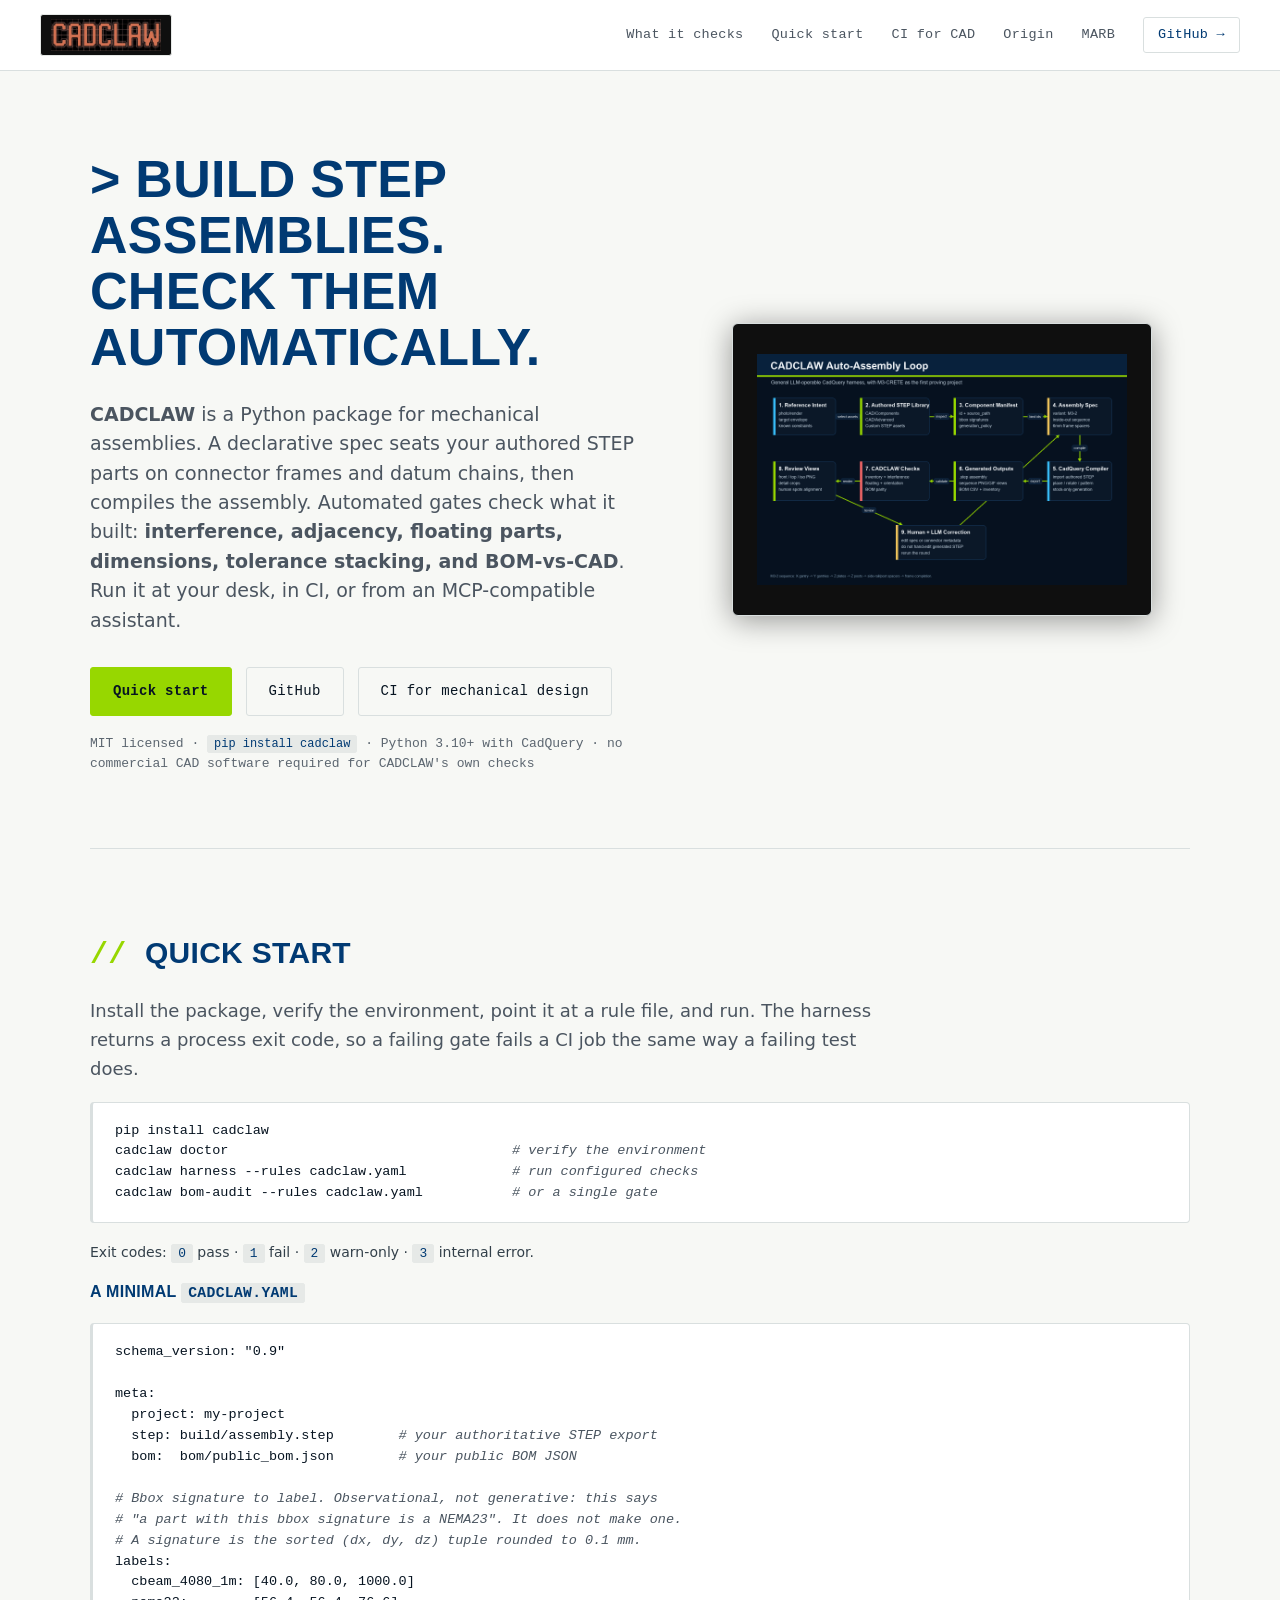
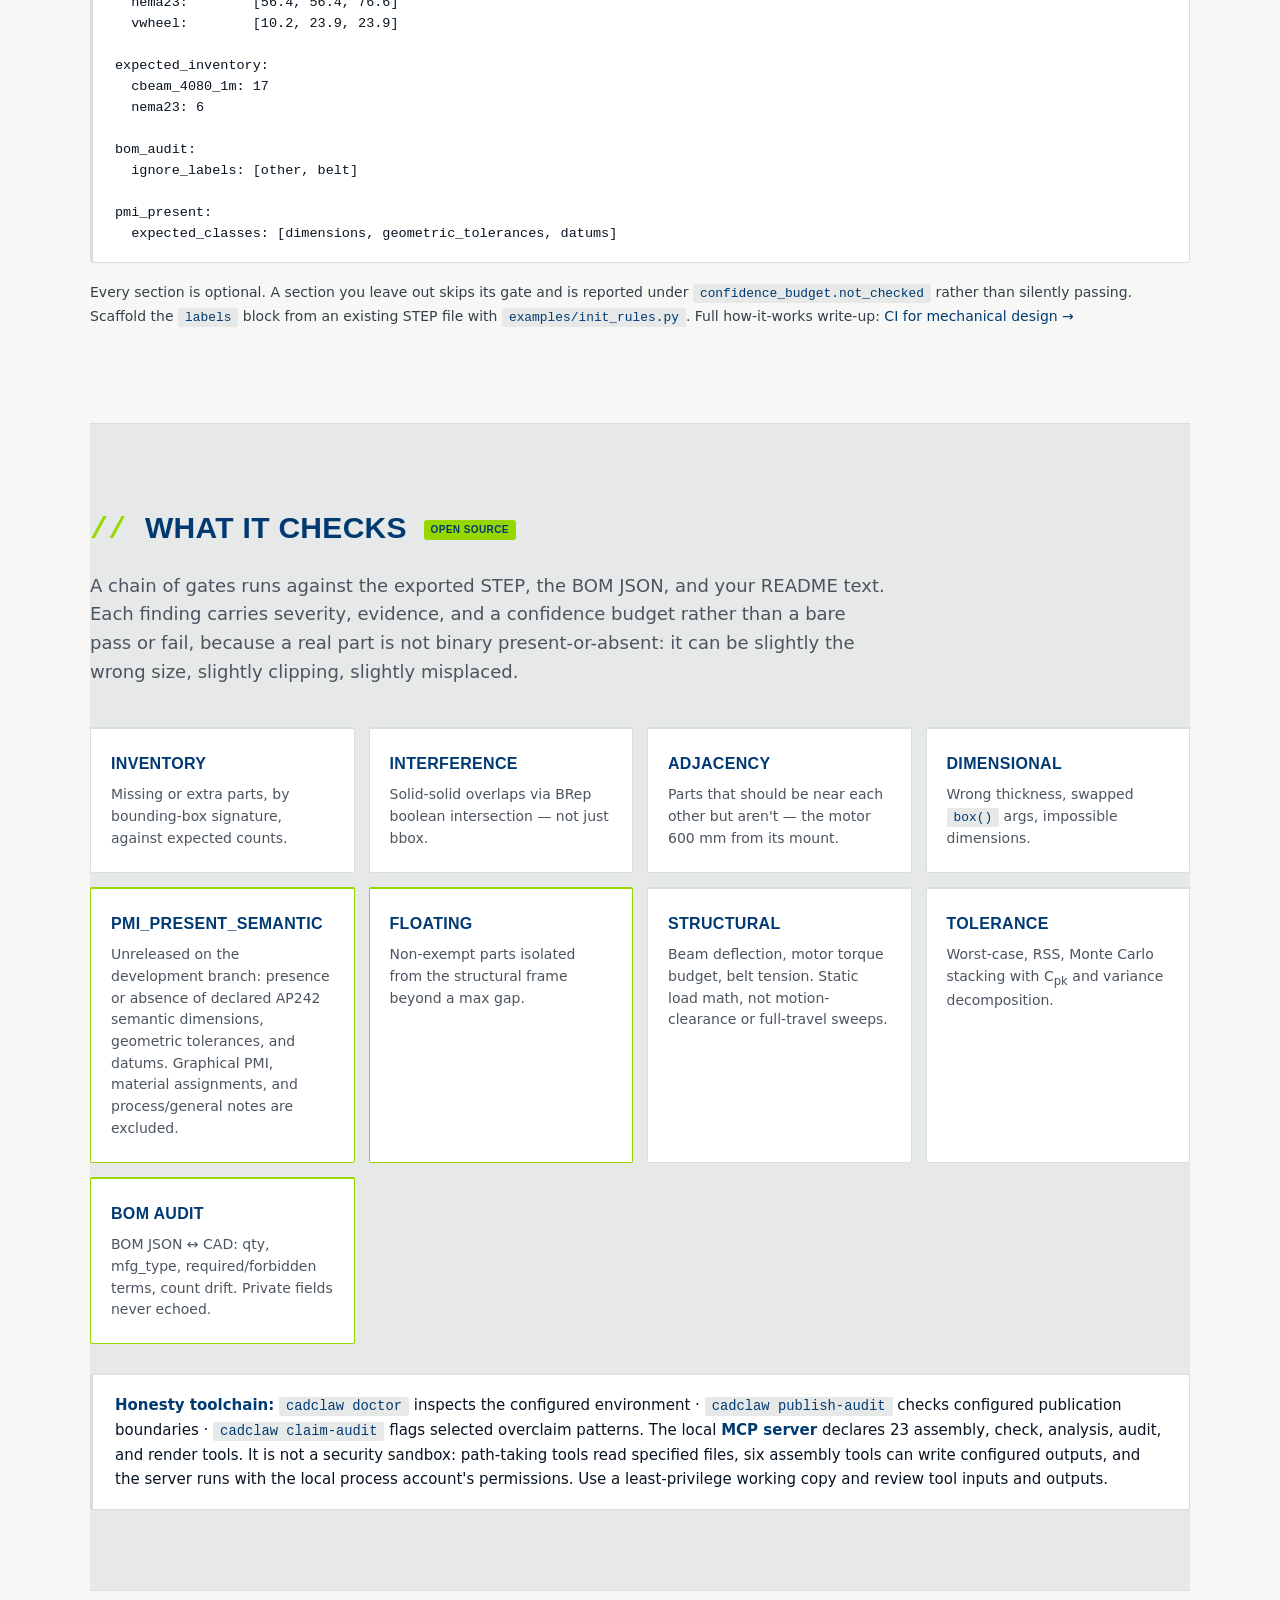
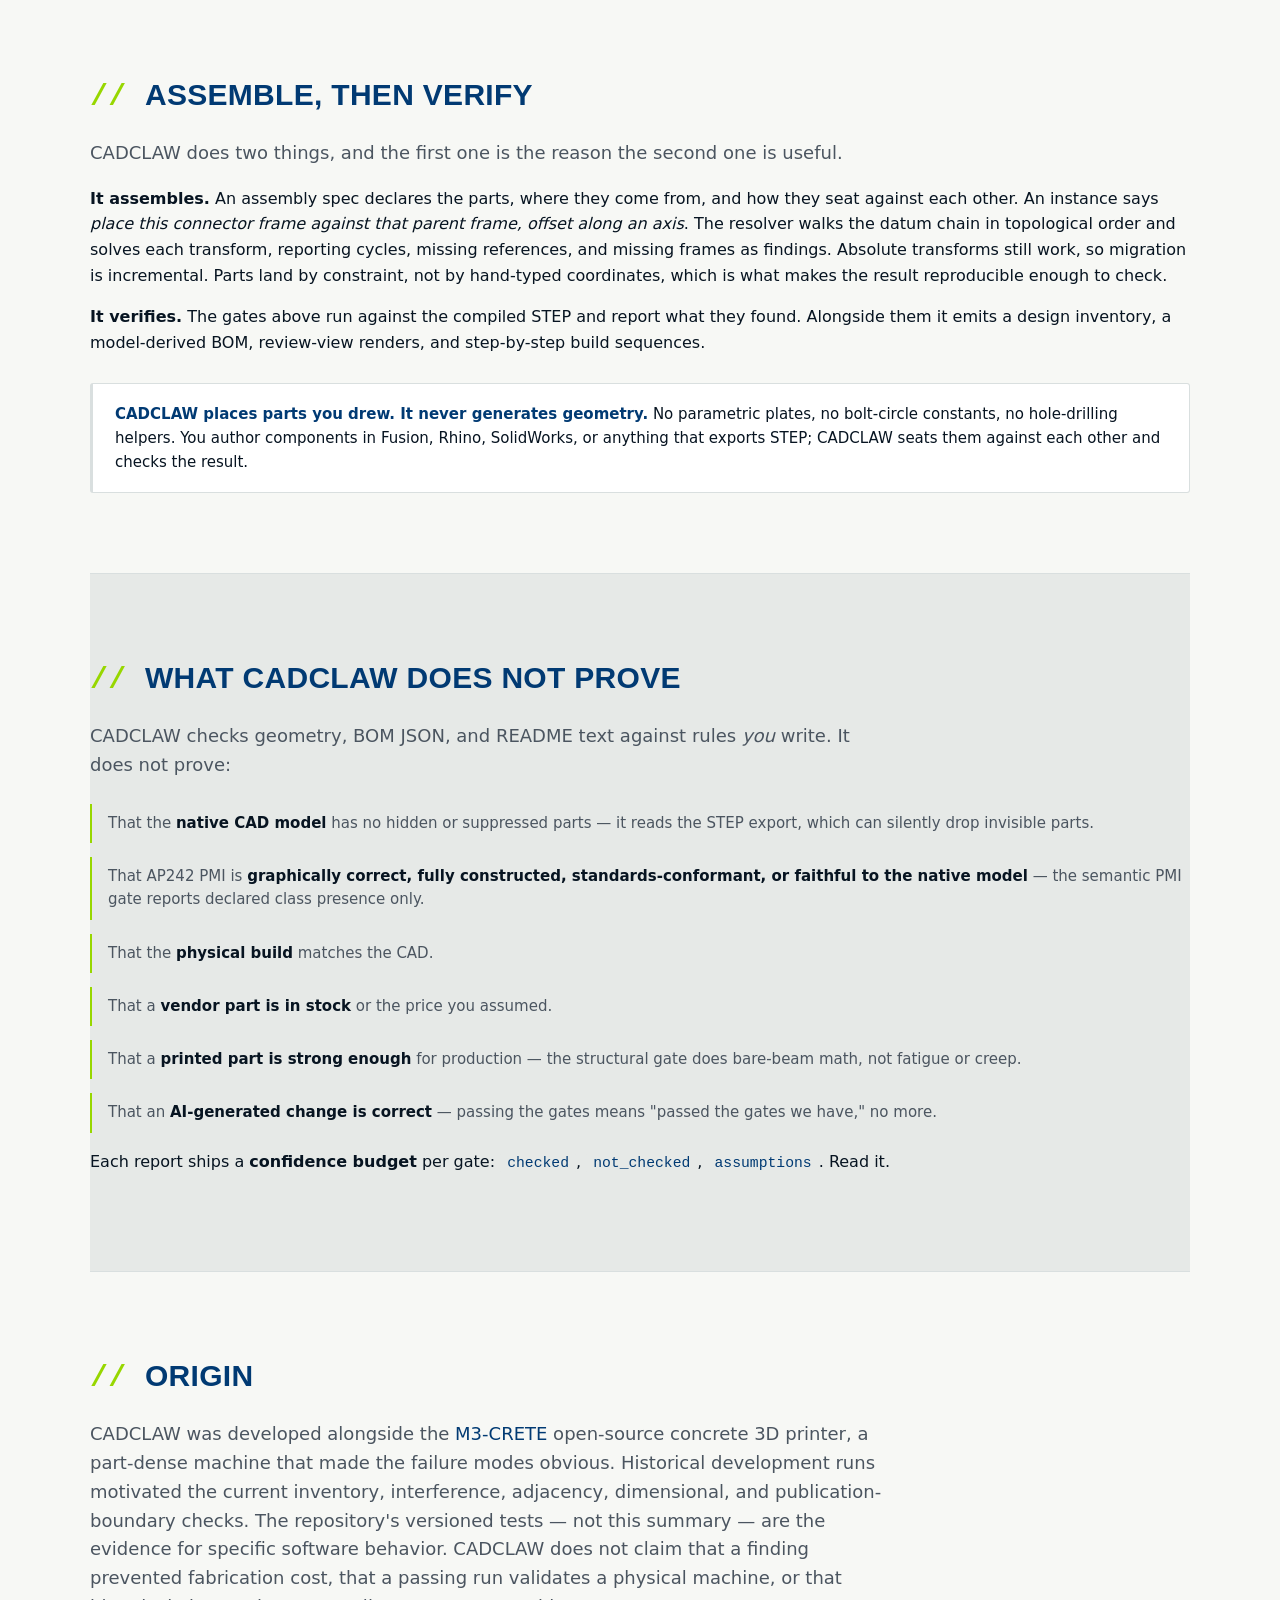
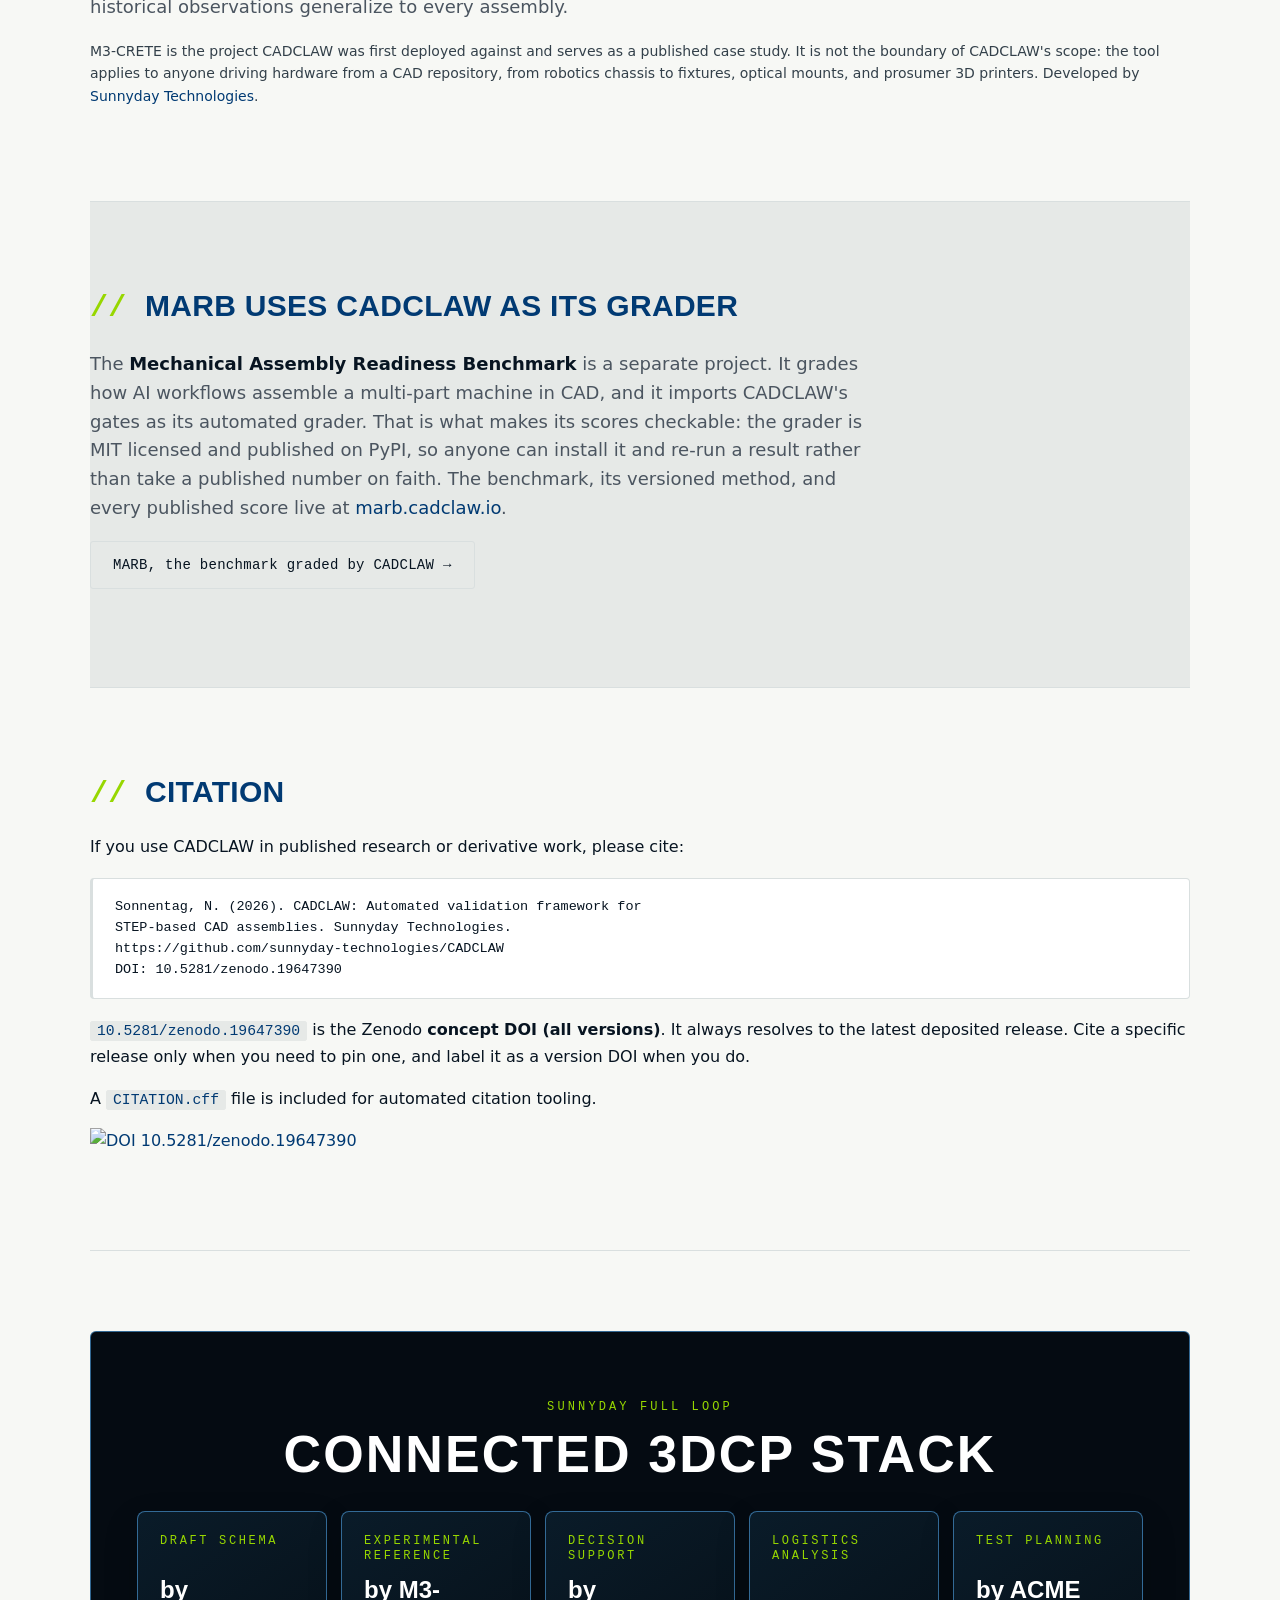
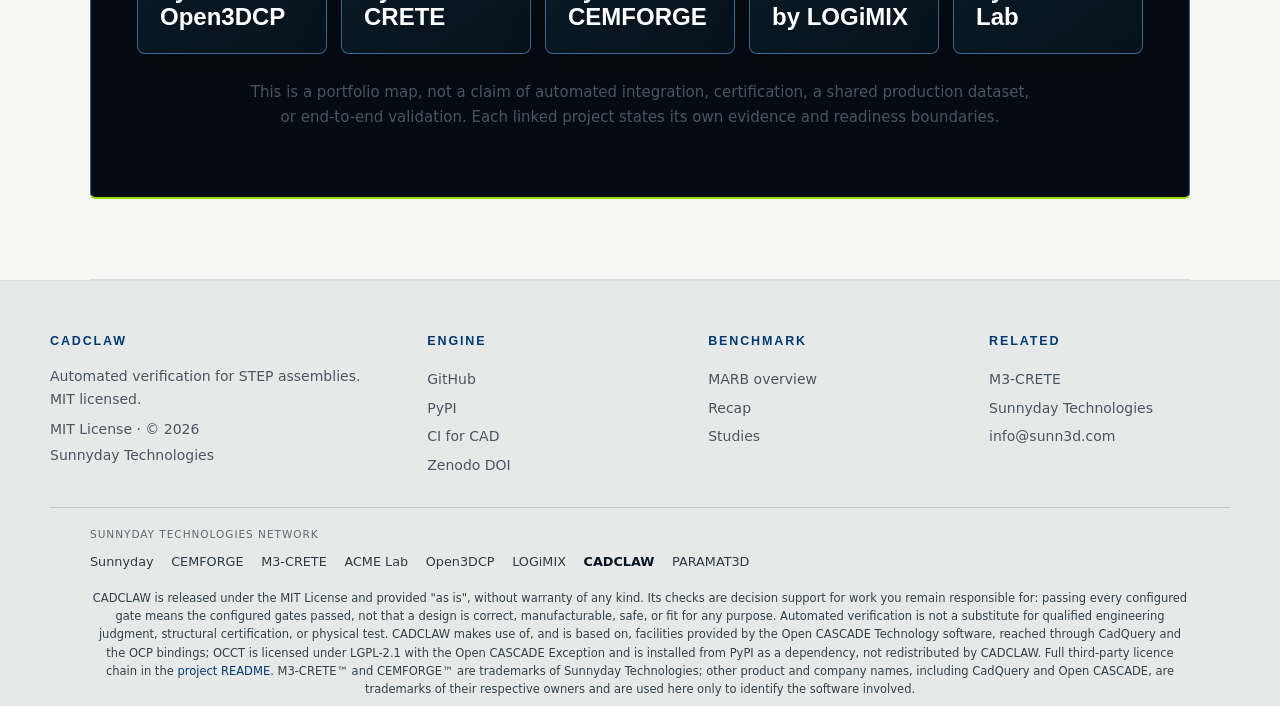
==== docs/index.html @ d106c87e "feat: add semantic AP242 PMI presence gate" ====
<!doctype html>
<html lang="en">
<head>
  <meta charset="utf-8" />
  <meta name="viewport" content="width=device-width,initial-scale=1" />
  <title>CADCLAW — automated verification for STEP assemblies</title>
  <meta name="description" content="CADCLAW compiles a declarative spec into a STEP assembly from parts you authored, then runs automated gates over the result: interference, adjacency, floating parts, dimensions, tolerance stacking, and BOM-vs-CAD. Run it locally or in CI. MIT licensed, on PyPI." />
  <meta property="og:title" content="CADCLAW — automated verification for STEP assemblies" />
  <meta property="og:description" content="Build STEP assemblies from authored parts, then check them automatically. Geometric, structural, tolerance, and BOM gates for mechanical design, runnable in CI or from an MCP-compatible assistant. MIT licensed: pip install cadclaw." />
  <meta property="og:type" content="website" />
  <meta property="og:url" content="https://cadclaw.io" />
  <meta property="og:image" content="https://cadclaw.io/media/cadclaw_auto_assembly_loop.png" />
  <meta name="twitter:card" content="summary_large_image" />
  <link rel="canonical" href="https://cadclaw.io/" />
  <link rel="icon" href="CADCLAW_logo.jpg" type="image/jpeg" />
  <link rel="stylesheet" href="styles.css" />
  <link rel="alternate" type="text/plain" href="/llms.txt" title="CADCLAW agent-readable summary" />
  <script type="application/ld+json">
  {
    "@context": "https://schema.org",
    "@graph": [
      {
        "@type": "SoftwareApplication",
        "@id": "https://cadclaw.io/#software",
        "name": "CADCLAW",
        "alternateName": "cadclaw",
        "description": "CADCLAW builds and verifies STEP-based CAD assemblies. It compiles a declarative assembly spec into a STEP file, placing authored parts by connector frames and datum chains rather than hand-typed coordinates, and emits a design inventory, model-derived BOM, review renders, and step-by-step build sequences. It then runs pytest-style geometric, structural, tolerance, and BOM-vs-CAD gates, with an honesty toolchain (doctor, publish-audit, claim-audit) and an included MCP server. CADCLAW places parts authored in external CAD; it does not generate geometry. Its checks are decision support and do not certify a design, establish native-model parity, or replace qualified engineering review and physical validation.",
        "applicationCategory": "DeveloperApplication",
        "applicationSubCategory": "CAD assembly automation / mechanical engineering QA",
        "operatingSystem": "Cross-platform (Windows, macOS, Linux)",
        "softwareVersion": "0.10.0",
        "programmingLanguage": "Python",
        "downloadUrl": "https://pypi.org/project/cadclaw/",
        "installUrl": "https://pypi.org/project/cadclaw/",
        "codeRepository": "https://github.com/sunnyday-technologies/CADCLAW",
        "license": "https://opensource.org/licenses/MIT",
        "url": "https://cadclaw.io/",
        "image": "https://cadclaw.io/media/cadclaw_auto_assembly_loop.png",
        "softwareRequirements": "Python 3.10+, CadQuery 2.7+",
        "keywords": "CAD assembly validation, STEP verification, interference detection, tolerance stacking, BOM audit, continuous integration for mechanical design",
        "author": { "@id": "https://sunn3d.com/#org" },
        "creator": { "@id": "https://sunn3d.com/#org" },
        "publisher": { "@id": "https://sunn3d.com/#org" },
        "isAccessibleForFree": true,
        "sameAs": [
          "https://github.com/sunnyday-technologies/CADCLAW",
          "https://pypi.org/project/cadclaw/",
          "https://doi.org/10.5281/zenodo.19647390"
        ]
      },
      {
        "@type": "Organization",
        "@id": "https://sunn3d.com/#org",
        "name": "Sunnyday Technologies",
        "url": "https://sunn3d.com",
        "email": "info@sunn3d.com",
        "address": { "@type": "PostalAddress", "addressCountry": "US" }
      },
      {
        "@type": "WebSite",
        "@id": "https://cadclaw.io/#website",
        "url": "https://cadclaw.io/",
        "name": "CADCLAW",
        "description": "Automated verification for STEP-based CAD assemblies. The open-source Python framework that seats authored parts into a STEP assembly and runs configured geometric, structural, tolerance, and BOM gates over the result.",
        "publisher": { "@id": "https://sunn3d.com/#org" },
        "inLanguage": "en"
      }
    ]
  }
  </script>
</head>
<body>

<header class="nav">
  <a class="brand" href="/" aria-label="CADCLAW home">
    <img src="CADCLAW_logo.jpg" alt="CADCLAW" />
  </a>
  <nav>
    <a href="#checks">What it checks</a>
    <a href="#quick-start">Quick start</a>
    <a href="/ci-for-cad/">CI for CAD</a>
    <a href="#origin">Origin</a>
    <a href="#marb">MARB</a>
    <a class="ghost" href="https://github.com/sunnyday-technologies/CADCLAW" aria-label="CADCLAW on GitHub">GitHub →</a>
  </nav>
</header>

<main>

  <section class="hero">
    <div class="hero-copy">
      <h1>Build STEP assemblies.<br/>Check them automatically.</h1>
      <p class="tag"><strong>CADCLAW</strong> is a Python package for mechanical assemblies. A declarative spec seats your authored STEP parts on connector frames and datum chains, then compiles the assembly. Automated gates check what it built: <strong>interference, adjacency, floating parts, dimensions, tolerance stacking, and BOM-vs-CAD</strong>. Run it at your desk, in CI, or from an MCP-compatible assistant.</p>
      <div class="cta-row">
        <a class="cta primary" href="#quick-start">Quick start</a>
        <a class="cta" href="https://github.com/sunnyday-technologies/CADCLAW">GitHub</a>
        <a class="cta" href="/ci-for-cad/">CI for mechanical design</a>
      </div>
      <p class="sub">MIT licensed · <code>pip install cadclaw</code> · Python 3.10+ with CadQuery · no commercial CAD software required for CADCLAW's own checks</p>
    </div>
    <div class="hero-mark">
      <img src="media/cadclaw_auto_assembly_loop.png" alt="The CADCLAW loop: authored STEP library, component manifest, assembly spec, CadQuery compile, generated outputs, automated checks, review views, correction" />
    </div>
  </section>

  <section id="quick-start" class="section">
    <h2>Quick start</h2>
    <p class="lede">Install the package, verify the environment, point it at a rule file, and run. The harness returns a process exit code, so a failing gate fails a CI job the same way a failing test does.</p>
<pre class="code">pip install cadclaw
cadclaw doctor                                   <span class="g"># verify the environment</span>
cadclaw harness --rules cadclaw.yaml             <span class="g"># run configured checks</span>
cadclaw bom-audit --rules cadclaw.yaml           <span class="g"># or a single gate</span></pre>
    <p class="muted">Exit codes: <code>0</code> pass · <code>1</code> fail · <code>2</code> warn-only · <code>3</code> internal error.</p>

    <h3>A minimal <code>cadclaw.yaml</code></h3>
<pre class="code">schema_version: "0.9"

meta:
  project: my-project
  step: build/assembly.step        <span class="g"># your authoritative STEP export</span>
  bom:  bom/public_bom.json        <span class="g"># your public BOM JSON</span>

<span class="g"># Bbox signature to label. Observational, not generative: this says</span>
<span class="g"># "a part with this bbox signature is a NEMA23". It does not make one.</span>
<span class="g"># A signature is the sorted (dx, dy, dz) tuple rounded to 0.1 mm.</span>
labels:
  cbeam_4080_1m: [40.0, 80.0, 1000.0]
  nema23:        [56.4, 56.4, 76.6]
  vwheel:        [10.2, 23.9, 23.9]

expected_inventory:
  cbeam_4080_1m: 17
  nema23: 6

bom_audit:
  ignore_labels: [other, belt]

pmi_present:
  expected_classes: [dimensions, geometric_tolerances, datums]</pre>
    <p class="muted">Every section is optional. A section you leave out skips its gate and is reported under <code>confidence_budget.not_checked</code> rather than silently passing. Scaffold the <code>labels</code> block from an existing STEP file with <code>examples/init_rules.py</code>. Full how-it-works write-up: <a href="/ci-for-cad/">CI for mechanical design →</a></p>
  </section>

  <section id="checks" class="section dark">
    <h2>What it checks <span class="badge">open source</span></h2>
    <p class="lede">A chain of gates runs against the exported STEP, the BOM JSON, and your README text. Each finding carries severity, evidence, and a confidence budget rather than a bare pass or fail, because a real part is not binary present-or-absent: it can be slightly the wrong size, slightly clipping, slightly misplaced.</p>

    <div class="gates">
      <div class="gate"><h3>Inventory</h3><p>Missing or extra parts, by bounding-box signature, against expected counts.</p></div>
      <div class="gate"><h3>Interference</h3><p>Solid-solid overlaps via BRep boolean intersection — not just bbox.</p></div>
      <div class="gate"><h3>Adjacency</h3><p>Parts that should be near each other but aren't — the motor 600&nbsp;mm from its mount.</p></div>
      <div class="gate"><h3>Dimensional</h3><p>Wrong thickness, swapped <code>box()</code> args, impossible dimensions.</p></div>
      <div class="gate new"><h3>PMI_PRESENT_SEMANTIC</h3><p>Unreleased on the development branch: presence or absence of declared AP242 semantic dimensions, geometric tolerances, and datums. Graphical PMI, material assignments, and process/general notes are excluded.</p></div>
      <div class="gate new"><h3>Floating</h3><p>Non-exempt parts isolated from the structural frame beyond a max gap.</p></div>
      <div class="gate"><h3>Structural</h3><p>Beam deflection, motor torque budget, belt tension. Static load math, not motion-clearance or full-travel sweeps.</p></div>
      <div class="gate"><h3>Tolerance</h3><p>Worst-case, RSS, Monte Carlo stacking with C<sub>pk</sub> and variance decomposition.</p></div>
      <div class="gate new"><h3>BOM audit</h3><p>BOM JSON ↔ CAD: qty, mfg_type, required/forbidden terms, count drift. Private fields never echoed.</p></div>
    </div>

    <div class="callout">
      <strong>Honesty toolchain:</strong> <code>cadclaw doctor</code> inspects the configured environment · <code>cadclaw publish-audit</code> checks configured publication boundaries · <code>cadclaw claim-audit</code> flags selected overclaim patterns. The local <strong>MCP server</strong> declares 23 assembly, check, analysis, audit, and render tools. It is not a security sandbox: path-taking tools read specified files, six assembly tools can write configured outputs, and the server runs with the local process account's permissions. Use a least-privilege working copy and review tool inputs and outputs.
    </div>
  </section>

  <section id="assemble" class="section">
    <h2>Assemble, then verify</h2>
    <p class="lede">CADCLAW does two things, and the first one is the reason the second one is useful.</p>
    <p><strong>It assembles.</strong> An assembly spec declares the parts, where they come from, and how they seat against each other. An instance says <em>place this connector frame against that parent frame, offset along an axis</em>. The resolver walks the datum chain in topological order and solves each transform, reporting cycles, missing references, and missing frames as findings. Absolute transforms still work, so migration is incremental. Parts land by constraint, not by hand-typed coordinates, which is what makes the result reproducible enough to check.</p>
    <p><strong>It verifies.</strong> The gates above run against the compiled STEP and report what they found. Alongside them it emits a design inventory, a model-derived BOM, review-view renders, and step-by-step build sequences.</p>
    <div class="callout"><strong>CADCLAW places parts you drew. It never generates geometry.</strong> No parametric plates, no bolt-circle constants, no hole-drilling helpers. You author components in Fusion, Rhino, SolidWorks, or anything that exports STEP; CADCLAW seats them against each other and checks the result.</div>
  </section>

  <section id="not-prove" class="section dark">
    <h2>What CADCLAW does NOT prove</h2>
    <p class="lede">CADCLAW checks geometry, BOM JSON, and README text against rules <em>you</em> write. It does not prove:</p>
    <ul class="not-prove-list">
      <li>That the <strong>native CAD model</strong> has no hidden or suppressed parts — it reads the STEP export, which can silently drop invisible parts.</li>
      <li>That AP242 PMI is <strong>graphically correct, fully constructed, standards-conformant, or faithful to the native model</strong> — the semantic PMI gate reports declared class presence only.</li>
      <li>That the <strong>physical build</strong> matches the CAD.</li>
      <li>That a <strong>vendor part is in stock</strong> or the price you assumed.</li>
      <li>That a <strong>printed part is strong enough</strong> for production — the structural gate does bare-beam math, not fatigue or creep.</li>
      <li>That an <strong>AI-generated change is correct</strong> — passing the gates means "passed the gates we have," no more.</li>
    </ul>
    <p>Each report ships a <strong>confidence budget</strong> per gate: <code>checked</code>, <code>not_checked</code>, <code>assumptions</code>. Read it.</p>
  </section>

  <section id="origin" class="section">
    <h2>Origin</h2>
    <p class="lede">CADCLAW was developed alongside the <a href="https://m3-crete.com">M3-CRETE</a> open-source concrete 3D printer, a part-dense machine that made the failure modes obvious. Historical development runs motivated the current inventory, interference, adjacency, dimensional, and publication-boundary checks. The repository's versioned tests — not this summary — are the evidence for specific software behavior. CADCLAW does not claim that a finding prevented fabrication cost, that a passing run validates a physical machine, or that historical observations generalize to every assembly.</p>
    <p class="muted">M3-CRETE is the project CADCLAW was first deployed against and serves as a published case study. It is not the boundary of CADCLAW's scope: the tool applies to anyone driving hardware from a CAD repository, from robotics chassis to fixtures, optical mounts, and prosumer 3D printers. Developed by <a href="https://sunn3d.com">Sunnyday Technologies</a>.</p>
  </section>

  <section id="marb" class="section dark">
    <h2>MARB uses CADCLAW as its grader</h2>
    <p class="lede">The <strong>Mechanical Assembly Readiness Benchmark</strong> is a separate project. It grades how AI workflows assemble a multi-part machine in CAD, and it imports CADCLAW's gates as its automated grader. That is what makes its scores checkable: the grader is MIT licensed and published on PyPI, so anyone can install it and re-run a result rather than take a published number on faith. The benchmark, its versioned method, and every published score live at <a href="https://marb.cadclaw.io/">marb.cadclaw.io</a>.</p>
    <div class="cta-row">
      <a class="cta" href="https://marb.cadclaw.io/">MARB, the benchmark graded by CADCLAW →</a>
    </div>
  </section>

  <section id="cite" class="section">
    <h2>Citation</h2>
    <p>If you use CADCLAW in published research or derivative work, please cite:</p>
<pre class="code">Sonnentag, N. (2026). CADCLAW: Automated validation framework for
STEP-based CAD assemblies. Sunnyday Technologies.
https://github.com/sunnyday-technologies/CADCLAW
DOI: 10.5281/zenodo.19647390</pre>
    <p><code>10.5281/zenodo.19647390</code> is the Zenodo <strong>concept DOI (all versions)</strong>. It always resolves to the latest deposited release. Cite a specific release only when you need to pin one, and label it as a version DOI when you do.</p>
    <p>A <a href="https://github.com/sunnyday-technologies/CADCLAW/blob/main/CITATION.cff"><code>CITATION.cff</code></a> file is included for automated citation tooling.</p>
    <p><a href="https://doi.org/10.5281/zenodo.19647390"><img src="https://zenodo.org/badge/DOI/10.5281/zenodo.19647390.svg" alt="DOI 10.5281/zenodo.19647390" /></a></p>
  </section>

  <section id="sdt-portfolio-loop-20260528" class="sdt-portfolio-loop" aria-label="Sunnyday full-loop portfolio">
    <div class="sdt-portfolio-loop__inner">
      <p class="sdt-portfolio-loop__eyebrow">Sunnyday Full Loop</p>
      <h2 class="sdt-portfolio-loop__title">Connected 3DCP Stack</h2>
      <nav class="sdt-portfolio-loop__grid" aria-label="Sunnyday portfolio links">
        <a class="sdt-portfolio-loop__card" href="https://open3dcp.org/"><span class="sdt-portfolio-loop__role">Draft schema</span><strong class="sdt-portfolio-loop__by">by Open3DCP</strong></a>
        <a class="sdt-portfolio-loop__card" href="https://m3-crete.com/"><span class="sdt-portfolio-loop__role">Experimental reference</span><strong class="sdt-portfolio-loop__by">by M3-CRETE</strong></a>
        <a class="sdt-portfolio-loop__card" href="https://cemforge.ai/"><span class="sdt-portfolio-loop__role">Decision support</span><strong class="sdt-portfolio-loop__by">by CEMFORGE</strong></a>
        <a class="sdt-portfolio-loop__card" href="https://logimix.io/"><span class="sdt-portfolio-loop__role">Logistics analysis</span><strong class="sdt-portfolio-loop__by">by LOGiMIX</strong></a>
        <a class="sdt-portfolio-loop__card" href="https://acme-lab.io/"><span class="sdt-portfolio-loop__role">Test planning</span><strong class="sdt-portfolio-loop__by">by ACME Lab</strong></a>
      </nav>
      <p class="sdt-portfolio-loop__note">This is a portfolio map, not a claim of automated integration, certification, a shared production dataset, or end-to-end validation. Each linked project states its own evidence and readiness boundaries.</p>
    </div>
  </section>

</main>

<footer>
  <div class="foot-grid">
    <div>
      <h4>CADCLAW</h4>
      <p>Automated verification for STEP assemblies. MIT licensed.</p>
      <p class="muted">MIT License · © 2026 <a href="https://sunn3d.com">Sunnyday Technologies</a></p>
    </div>
    <div>
      <h4>Engine</h4>
      <a href="https://github.com/sunnyday-technologies/CADCLAW">GitHub</a>
      <a href="https://pypi.org/project/cadclaw/">PyPI</a>
      <a href="/ci-for-cad/">CI for CAD</a>
      <a href="https://doi.org/10.5281/zenodo.19647390">Zenodo DOI</a>
    </div>
    <div>
      <h4>Benchmark</h4>
      <a href="https://marb.cadclaw.io/">MARB overview</a>
      <a href="https://marb.cadclaw.io/recap/">Recap</a>
      <a href="https://marb.cadclaw.io/studies/">Studies</a>
    </div>
    <div>
      <h4>Related</h4>
      <a href="https://m3-crete.com">M3-CRETE</a>
      <a href="https://sunn3d.com">Sunnyday Technologies</a>
      <a href="mailto:info@sunn3d.com">info@sunn3d.com</a>
    </div>
  </div>
  <nav class="sdt-netfooter" aria-label="Sunnyday Technologies network">
    <span class="sdt-netfooter__label">Sunnyday Technologies network</span>
    <a href="https://sunn3d.com/" rel="noopener">Sunnyday</a>
    <a href="https://cemforge.ai/" rel="noopener">CEMFORGE</a>
    <a href="https://m3-crete.com/" rel="noopener">M3-CRETE</a>
    <a href="https://acme-lab.io/" rel="noopener">ACME&nbsp;Lab</a>
    <a href="https://open3dcp.org/" rel="noopener">Open3DCP</a>
    <a href="https://logimix.io/" rel="noopener">LOGiMIX</a>
    <a href="https://cadclaw.io/" rel="noopener" aria-current="page">CADCLAW</a>
    <a href="https://paramat3d.com/" rel="noopener">PARAMAT3D</a>
  </nav>
  <style>
    .sdt-netfooter{max-width:1180px;margin:1.75rem auto 0;padding:1.15rem 40px 0;border-top:1px solid rgba(127,127,127,.28);display:flex;flex-wrap:wrap;align-items:baseline;gap:.45rem 1.1rem;font-size:.8rem;line-height:1.6}
    .sdt-netfooter__label{text-transform:uppercase;letter-spacing:.09em;font-size:.66rem;opacity:.6;width:100%;margin-bottom:.1rem}
    .sdt-netfooter a{color:inherit;text-decoration:none;opacity:.82}
    .sdt-netfooter a:hover{opacity:1;text-decoration:underline}
    .sdt-netfooter a[aria-current="page"]{opacity:1;font-weight:600;text-decoration:none;cursor:default}
  </style>
  <p class="muted" style="max-width:1180px;margin:16px auto 0;padding:0 40px;font-size:11.5px;text-align:center;line-height:1.6;">CADCLAW is released under the MIT License and provided "as is", without warranty of any kind. Its checks are decision support for work you remain responsible for: passing every configured gate means the configured gates passed, not that a design is correct, manufacturable, safe, or fit for any purpose. Automated verification is not a substitute for qualified engineering judgment, structural certification, or physical test. CADCLAW makes use of, and is based on, facilities provided by the Open CASCADE Technology software, reached through CadQuery and the OCP bindings; OCCT is licensed under LGPL-2.1 with the Open CASCADE Exception and is installed from PyPI as a dependency, not redistributed by CADCLAW. Full third-party licence chain in the <a href="https://github.com/sunnyday-technologies/CADCLAW#license">project README</a>. M3-CRETE™ and CEMFORGE™ are trademarks of Sunnyday Technologies; other product and company names, including CadQuery and Open CASCADE, are trademarks of their respective owners and are used here only to identify the software involved.</p>
</footer>

</body>
</html>
---- docs/styles.css ----
/* CADCLAW — landing page
   Sunnyday Technologies canonical brand palette.
   Brand colors: #ffffff (white), #97d700 (green), #013a73 (navy).
   Web typography: 'Barlow' (display) + Inter (body) + JetBrains Mono (code).
   Print/slide typography: Nulshock Bd + Sifonn Pro (not loaded here — licensed channel).
   CADCLAW logo keeps its orange as the one warm accent on the site. */

:root {
  /* Brand — canonical, from Sunnyday Tech brand guide */
  --brand-navy:   #013a73;
  --brand-green:  #97d700;
  --brand-white:  #ffffff;

  /* Derived palette — backgrounds */
  --navy-deep:   #f7f8f5;   /* darkest — body bg */
  --navy:        #013a73;   /* canonical brand blue */
  --navy-2:      #ffffff;   /* raised surfaces */
  --navy-3:      #dde2da;   /* borders */
  --navy-glow:   rgba(151, 215, 0, 0.08);

  /* Derived palette — greens */
  --green:       #97d700;   /* canonical brand green */
  --green-hi:    #4a6b00;   /* hover / bright */
  --green-dim:   #5c8400;   /* muted / disabled */

  /* Text — on dark bg */
  --ink:         #1f2a33;
  --ink-dim:     #5b6a75;
  --ink-faint:   #8a97a0;

  /* Rules */
  --rule:        #dde2da;
  --rule-soft:   #e6e9e7;

  /* Code panel */
  --code-bg:     #eef1ec;

  /* Typography — matches M3-CRETE / Open3DCP */
  --mono:    "IBM Plex Mono", "SF Mono", Consolas, Menlo, monospace;
  --sans:    "Raleway", -apple-system, BlinkMacSystemFont, "Segoe UI", Roboto, system-ui, sans-serif;
  --display: 'Barlow', "Arial Black", sans-serif;
}

html, body { font-weight: 300; }

* { box-sizing: border-box; }

html, body {
  margin: 0;
  padding: 0;
  background: var(--navy-deep);
  color: var(--ink);
  font-family: var(--sans);
  font-size: 16px;
  line-height: 1.6;
  -webkit-font-smoothing: antialiased;
}

a { color: var(--green); text-decoration: none; }
a:hover { color: var(--green-hi); text-decoration: underline; }

code, pre, .mono { font-family: var(--mono); }

code {
  background: var(--code-bg);
  color: var(--green-hi);
  padding: 1px 6px;
  border-radius: 3px;
  font-size: 0.92em;
  border: 1px solid var(--rule-soft);
}

pre.code {
  background: var(--code-bg);
  border: 1px solid var(--rule-soft);
  border-left: 3px solid var(--green);
  border-radius: 4px;
  padding: 18px 22px;
  overflow-x: auto;
  font-size: 13.5px;
  line-height: 1.55;
  color: var(--ink);
  margin: 18px 0;
}
pre.code code { background: none; border: none; padding: 0; color: inherit; }
pre.code .g { color: var(--ink-faint); font-style: italic; }
pre.code .k { color: var(--green-hi); }
pre.code .o { color: #e6d08a; }
pre.code .c { color: var(--green); }

/* ---------------- nav ---------------- */

.nav {
  display: flex;
  align-items: center;
  justify-content: space-between;
  padding: 14px 40px;
  border-bottom: 1px solid var(--rule);
  background: var(--navy-deep);
  position: sticky;
  top: 0;
  z-index: 10;
  backdrop-filter: blur(6px);
}
.brand { display: inline-flex; align-items: center; gap: 10px; }
.brand img {
  height: 42px;
  display: block;
  background: #0f0f0f;
  padding: 4px 10px;
  border-radius: 3px;
  border: 1px solid var(--rule-soft);
}
.brand-text {
  font-family: var(--display);
  font-size: 22px;
  color: var(--green);
  letter-spacing: 0.08em;
}
.nav nav { display: flex; gap: 28px; align-items: center; }
.nav nav a {
  color: var(--ink-dim);
  font-family: var(--mono);
  font-size: 13.5px;
  letter-spacing: 0.02em;
}
.nav nav a:hover { color: var(--green); text-decoration: none; }
.nav nav a.ghost {
  color: var(--green);
  border: 1px solid var(--navy-3);
  padding: 6px 14px;
  border-radius: 3px;
}
.nav nav a.ghost:hover {
  background: var(--green);
  color: var(--navy-deep);
  border-color: var(--green);
}

/* ---------------- hero ---------------- */

main { max-width: 1180px; margin: 0 auto; padding: 0 40px; }

.hero {
  display: grid;
  grid-template-columns: 1.1fr 1fr;
  gap: 60px;
  align-items: center;
  padding: 80px 0 60px;
  border-bottom: 1px solid var(--rule);
}
.hero h1 {
  font-family: var(--display);
  font-size: 52px;
  line-height: 1.08;
  font-weight: 700;
  margin: 0 0 24px;
  color: var(--ink);
  letter-spacing: 0.005em;
  text-transform: uppercase;
}
.hero h1::before {
  content: "> ";
  color: var(--green);
}
.tag {
  font-size: 19px;
  color: var(--ink-dim);
  margin: 0 0 32px;
  max-width: 56ch;
  line-height: 1.55;
}
.tag code { font-size: 0.95em; }

.cta-row { display: flex; gap: 14px; flex-wrap: wrap; margin-bottom: 18px; }
.cta {
  display: inline-block;
  padding: 12px 22px;
  border: 1px solid var(--navy-3);
  color: var(--ink);
  font-family: var(--mono);
  font-size: 14px;
  border-radius: 3px;
  letter-spacing: 0.02em;
  transition: all 0.15s ease;
}
.cta:hover { border-color: var(--green); color: var(--green); text-decoration: none; }
.cta.primary {
  background: var(--green);
  color: var(--navy-deep);
  border-color: var(--green);
  font-weight: 700;
}
.cta.primary:hover {
  background: var(--green-hi);
  border-color: var(--green-hi);
  color: var(--navy-deep);
}
.sub {
  font-size: 13px;
  color: var(--ink-faint);
  font-family: var(--mono);
  margin-top: 12px;
}

.hero-mark {
  display: flex;
  align-items: center;
  justify-content: center;
  padding: 20px;
}
.hero-mark img {
  width: 100%;
  max-width: 420px;
  height: auto;
  display: block;
  background: #0f0f0f;
  padding: 30px 24px;
  border: 1px solid var(--rule);
  border-radius: 6px;
  box-shadow: 0 4px 30px rgba(0,0,0,0.4);
}

.output-media {
  max-width: 820px;
  margin: 30px auto 0;
}
.output-media img {
  width: 100%;
  border: 1px solid var(--rule);
  border-radius: 4px;
  background: var(--code-bg);
  display: block;
}
.caption {
  font-family: var(--mono);
  font-size: 12.5px;
  color: var(--ink-faint);
  text-align: center;
  margin: 12px 0 0;
}

/* ---------------- stat strip ---------------- */

.strip {
  display: grid;
  grid-template-columns: repeat(4, 1fr);
  gap: 0;
  border-bottom: 1px solid var(--rule);
  background: linear-gradient(180deg, var(--navy-deep), var(--code-bg));
}
.stat {
  padding: 32px 20px;
  text-align: center;
  border-right: 1px solid var(--rule);
}
.stat:last-child { border-right: none; }
.stat .num {
  display: block;
  font-family: var(--display);
  font-size: 30px;
  font-weight: 700;
  color: var(--green);
  letter-spacing: 0.01em;
}
.stat .lbl {
  display: block;
  font-size: 12px;
  color: var(--ink-dim);
  text-transform: uppercase;
  letter-spacing: 0.16em;
  margin-top: 8px;
  font-family: var(--mono);
}

/* ---------------- sections ---------------- */

.section {
  padding: 80px 0;
  border-bottom: 1px solid var(--rule);
}
.section.dark { background: linear-gradient(180deg, var(--navy-deep), var(--code-bg)); }

.section h2 {
  font-family: var(--display);
  font-size: 30px;
  margin: 0 0 14px;
  color: var(--ink);
  font-weight: 700;
  letter-spacing: 0.01em;
  text-transform: uppercase;
}
.section h2::before {
  content: "// ";
  color: var(--green);
  font-family: var(--mono);
}
.section h3 {
  font-family: var(--display);
  font-size: 16px;
  margin: 0 0 8px;
  color: var(--green);
  font-weight: 700;
  letter-spacing: 0.02em;
  text-transform: uppercase;
}
.lede {
  font-size: 18px;
  color: var(--ink-dim);
  max-width: 70ch;
  margin: 18px 0;
}
.lede strong { color: var(--ink); }
.muted { color: var(--ink-faint); font-size: 14px; }

/* gates grid */
.gates {
  display: grid;
  grid-template-columns: repeat(4, 1fr);
  gap: 14px;
  margin: 40px 0 30px;
}
.gate {
  background: var(--code-bg);
  border: 1px solid var(--rule-soft);
  border-top: 2px solid var(--green);
  padding: 22px 20px;
  border-radius: 2px;
  transition: border-color 0.15s ease, transform 0.15s ease;
}
.gate:hover {
  border-color: var(--green);
  transform: translateY(-2px);
}
.gate p { margin: 0; font-size: 14px; color: var(--ink-dim); line-height: 1.55; }

.callout {
  border: 1px solid var(--navy-3);
  background: var(--navy-glow);
  padding: 18px 22px;
  border-left: 3px solid var(--green);
  border-radius: 3px;
  margin-top: 28px;
  color: var(--ink);
  font-size: 15px;
}
.callout strong { color: var(--green); }

/* audience grid */
.audience {
  display: grid;
  grid-template-columns: repeat(2, 1fr);
  gap: 28px;
  margin-top: 30px;
}
.audience > div {
  border-left: 2px solid var(--green);
  padding: 6px 0 6px 18px;
}
.audience p { margin: 6px 0 0; color: var(--ink-dim); }

/* origin list */
.origin { list-style: none; padding: 0; margin: 20px 0; }
.origin li {
  font-family: var(--mono);
  font-size: 14.5px;
  padding: 8px 0 8px 24px;
  color: var(--ink-dim);
  position: relative;
}
.origin li::before {
  content: "✓";
  color: var(--green);
  position: absolute;
  left: 0;
  font-weight: 700;
}
.origin li strong { color: var(--ink); }

/* ---------------- Sunnyday portfolio loop ---------------- */

.sdt-portfolio-loop {
  padding: 80px 0;
  border-bottom: 1px solid var(--rule);
}
.sdt-portfolio-loop__inner {
  padding: clamp(42px, 6vw, 68px) clamp(18px, 4vw, 46px);
  background: #050b12;
  color: var(--ink);
  border: 1px solid rgba(69, 139, 196, 0.72);
  border-bottom: 2px solid var(--green);
  border-radius: 6px;
}
.sdt-portfolio-loop__eyebrow {
  margin: 0 0 12px;
  color: var(--green);
  font-family: var(--mono);
  font-size: 12px;
  font-weight: 500;
  letter-spacing: 0.26em;
  line-height: 1.3;
  text-align: center;
  text-transform: uppercase;
}
.sdt-portfolio-loop__title {
  margin: 0 0 30px;
  color: #fff;
  font-family: var(--display);
  font-size: clamp(30px, 5vw, 52px);
  font-weight: 800;
  letter-spacing: 0.04em;
  line-height: 1.04;
  text-align: center;
  text-transform: uppercase;
}
.sdt-portfolio-loop__grid {
  display: grid;
  grid-template-columns: repeat(5, minmax(0, 1fr));
  gap: 14px;
}
.sdt-portfolio-loop__card {
  display: flex;
  min-height: 132px;
  flex-direction: column;
  justify-content: space-between;
  gap: 14px;
  padding: 22px;
  border: 1px solid rgba(69, 139, 196, 0.72);
  border-radius: 8px;
  background: linear-gradient(145deg, rgba(10, 28, 42, 0.98), rgba(7, 18, 27, 0.98));
  color: #fff;
  box-shadow: 0 14px 34px rgba(0, 0, 0, 0.18);
  transition: transform 0.16s ease, border-color 0.16s ease;
}
.sdt-portfolio-loop__card:hover {
  border-color: var(--green);
  color: #fff;
  text-decoration: none;
  transform: translateY(-2px);
}
.sdt-portfolio-loop__role {
  color: var(--green);
  font-family: var(--mono);
  font-size: 12px;
  font-weight: 500;
  letter-spacing: 0.22em;
  line-height: 1.2;
  text-transform: uppercase;
}
.sdt-portfolio-loop__by {
  color: #fff;
  font-family: var(--display);
  font-size: clamp(18px, 2.2vw, 24px);
  font-weight: 800;
  line-height: 1.12;
}
.sdt-portfolio-loop__note {
  max-width: 780px;
  margin: 26px auto 0;
  color: var(--ink-dim);
  font-size: 15px;
  line-height: 1.65;
  text-align: center;
}

/* ---------------- footer ---------------- */

footer {
  border-top: 1px solid var(--rule);
  background: var(--code-bg);
  padding: 50px 40px 30px;
  margin-top: 0;
}
.foot-grid {
  max-width: 1180px;
  margin: 0 auto;
  display: grid;
  grid-template-columns: 1.4fr 1fr 1fr 1fr;
  gap: 40px;
}
.foot-grid h4 {
  font-family: var(--display);
  font-size: 12.5px;
  text-transform: uppercase;
  letter-spacing: 0.15em;
  color: var(--green);
  margin: 0 0 14px;
  font-weight: 700;
}
.foot-grid a {
  display: block;
  color: var(--ink-dim);
  font-size: 14px;
  padding: 3px 0;
}
.foot-grid a:hover { color: var(--green); text-decoration: none; }
.foot-grid p { margin: 0 0 8px; font-size: 14px; color: var(--ink-dim); }

/* ---------------- responsive ---------------- */

@media (max-width: 900px) {
  .nav { padding: 12px 20px; }
  .nav nav { gap: 16px; }
  .nav nav a:not(.ghost) { display: none; }
  main { padding: 0 20px; }
  .hero {
    grid-template-columns: 1fr;
    gap: 40px;
    padding: 50px 0 40px;
  }
  .hero h1 { font-size: 36px; }
  .tag { font-size: 17px; }
  .strip { grid-template-columns: repeat(2, 1fr); }
  .stat:nth-child(2) { border-right: none; }
  .stat:nth-child(1), .stat:nth-child(2) { border-bottom: 1px solid var(--rule); }
  .gates { grid-template-columns: 1fr 1fr; }
  .audience { grid-template-columns: 1fr; }
  .sdt-portfolio-loop__grid { grid-template-columns: repeat(2, minmax(0, 1fr)); }
  .sdt-portfolio-loop__card:last-child { grid-column: 1 / -1; }
  .section { padding: 50px 0; }
  .section h2 { font-size: 24px; }
  .foot-grid { grid-template-columns: 1fr 1fr; gap: 28px; }
  footer { padding: 36px 20px 24px; }
}
@media (max-width: 520px) {
  .gates { grid-template-columns: 1fr; }
  .sdt-portfolio-loop__grid { grid-template-columns: 1fr; }
  .sdt-portfolio-loop__card:last-child { grid-column: auto; }
  .foot-grid { grid-template-columns: 1fr; }
  .hero h1 { font-size: 30px; }
  pre.code { padding: 14px 16px; font-size: 12.5px; }
}

/* v0.6 additions */
.muted-strip {
  text-align: center;
  font-size: 13px;
  color: var(--ink-dim);
  margin: 14px auto 0;
  max-width: 720px;
  padding: 0 20px;
}

.gate.new {
  border-color: var(--green);
  position: relative;
}

.badge {
  display: inline-block;
  font-size: 10px;
  font-weight: 600;
  letter-spacing: 0.04em;
  text-transform: uppercase;
  color: var(--bg);
  background: var(--green);
  padding: 2px 7px;
  border-radius: 3px;
  margin-left: 8px;
  vertical-align: middle;
}

.not-prove-list {
  list-style: none;
  padding: 0;
  margin: 24px 0 0;
}
.not-prove-list li {
  border-left: 2px solid var(--green);
  padding: 8px 0 8px 16px;
  margin-bottom: 14px;
  color: var(--ink-dim);
  line-height: 1.55;
  font-size: 15px;
}
.not-prove-list li strong {
  color: var(--ink);
}

/* 2026-05-07: Sunnyday open-source family refresh.
   Same brand system as Sunn3D/CEMFORGE, with a looser project-hub tone. */
:root {
  --navy-deep: #f7f8f5;
  --navy: #013a73;
  --navy-2: #ffffff;
  --navy-3: #d9dfdf;
  --green: #97d700;
  --green-hi: #a8ee00;
  --green-dim: #6b7b2f;
  --ink: #071421;
  --ink-dim: #4b5560;
  --ink-faint: #5c6670;
  --rule: #d9dfdf;
  --rule-soft: #e6e9e7;
  --code-bg: #e6e9e7;
}

html,
body {
  background: #f7f8f5;
  color: #071421;
}

.nav {
  background: rgba(255, 255, 255, 0.92);
  border-bottom-color: #d9dfdf;
}

.hero,
.strip,
.section,
footer {
  border-color: #d9dfdf;
}

.gate,
.callout,
.audience-card,
.output-media,
pre.code {
  background: #ffffff;
  border-color: #d9dfdf;
}

.section.dark {
  background: #e6e9e7;
}

.hero h1,
.section h2,
.gate h3,
.audience-card h3,
.foot-grid h4 {
  color: #013a73;
}

.tag,
.lede,
.gate p,
.audience-card p,
.not-prove-list li,
.foot-grid p,
.foot-grid a,
.muted-strip {
  color: #4b5560;
}

a,
.nav nav a.ghost,
.hero h1::before {
  color: #013a73;
}

a:hover,
.nav nav a:hover {
  color: #071421;
}

.cta.primary,
.nav nav a.ghost:hover {
  background: #97d700;
  color: #071421;
  border-color: #97d700;
}

/* 2026-05-26 readability pass: body-level text (captions, sub-heads, emphasis
   lead-ins) must be dark, high-contrast, and in the readable body font. Green
   stays for NON-text accents only (borders, dots, badges, the "//" h2 marker).
   Green text on white/grey is hard to read; this keeps learning material legible. */
.section h3 { color: #013a73; }
.callout strong { color: #013a73; }
.caption,
.output-media .caption,
.muted-strip {
  color: #33404a;
  font-family: var(--sans);
}

/* 2026-05-27 readability pass 2 — code chips + muted text on the light theme.
   Inline code was bright green (--green-hi) on a light-grey chip; the syntax
   classes and muted strips were tuned for the old dark theme. Recolor for high
   contrast on white/grey while keeping a code feel. */
code { color: #013a73; }              /* inline code: navy on grey (was bright green) */
.muted { color: #33404a; }            /* e.g. the "Exit codes:" line */
pre.code .g { color: #4a5560; }       /* comments */
pre.code .k { color: #013a73; }       /* keywords (was bright green) */
pre.code .c { color: #2f6b1e; }       /* values / strings (was bright green) */
pre.code .o { color: #9a6a00; }       /* numbers / operators (was pale tan) */
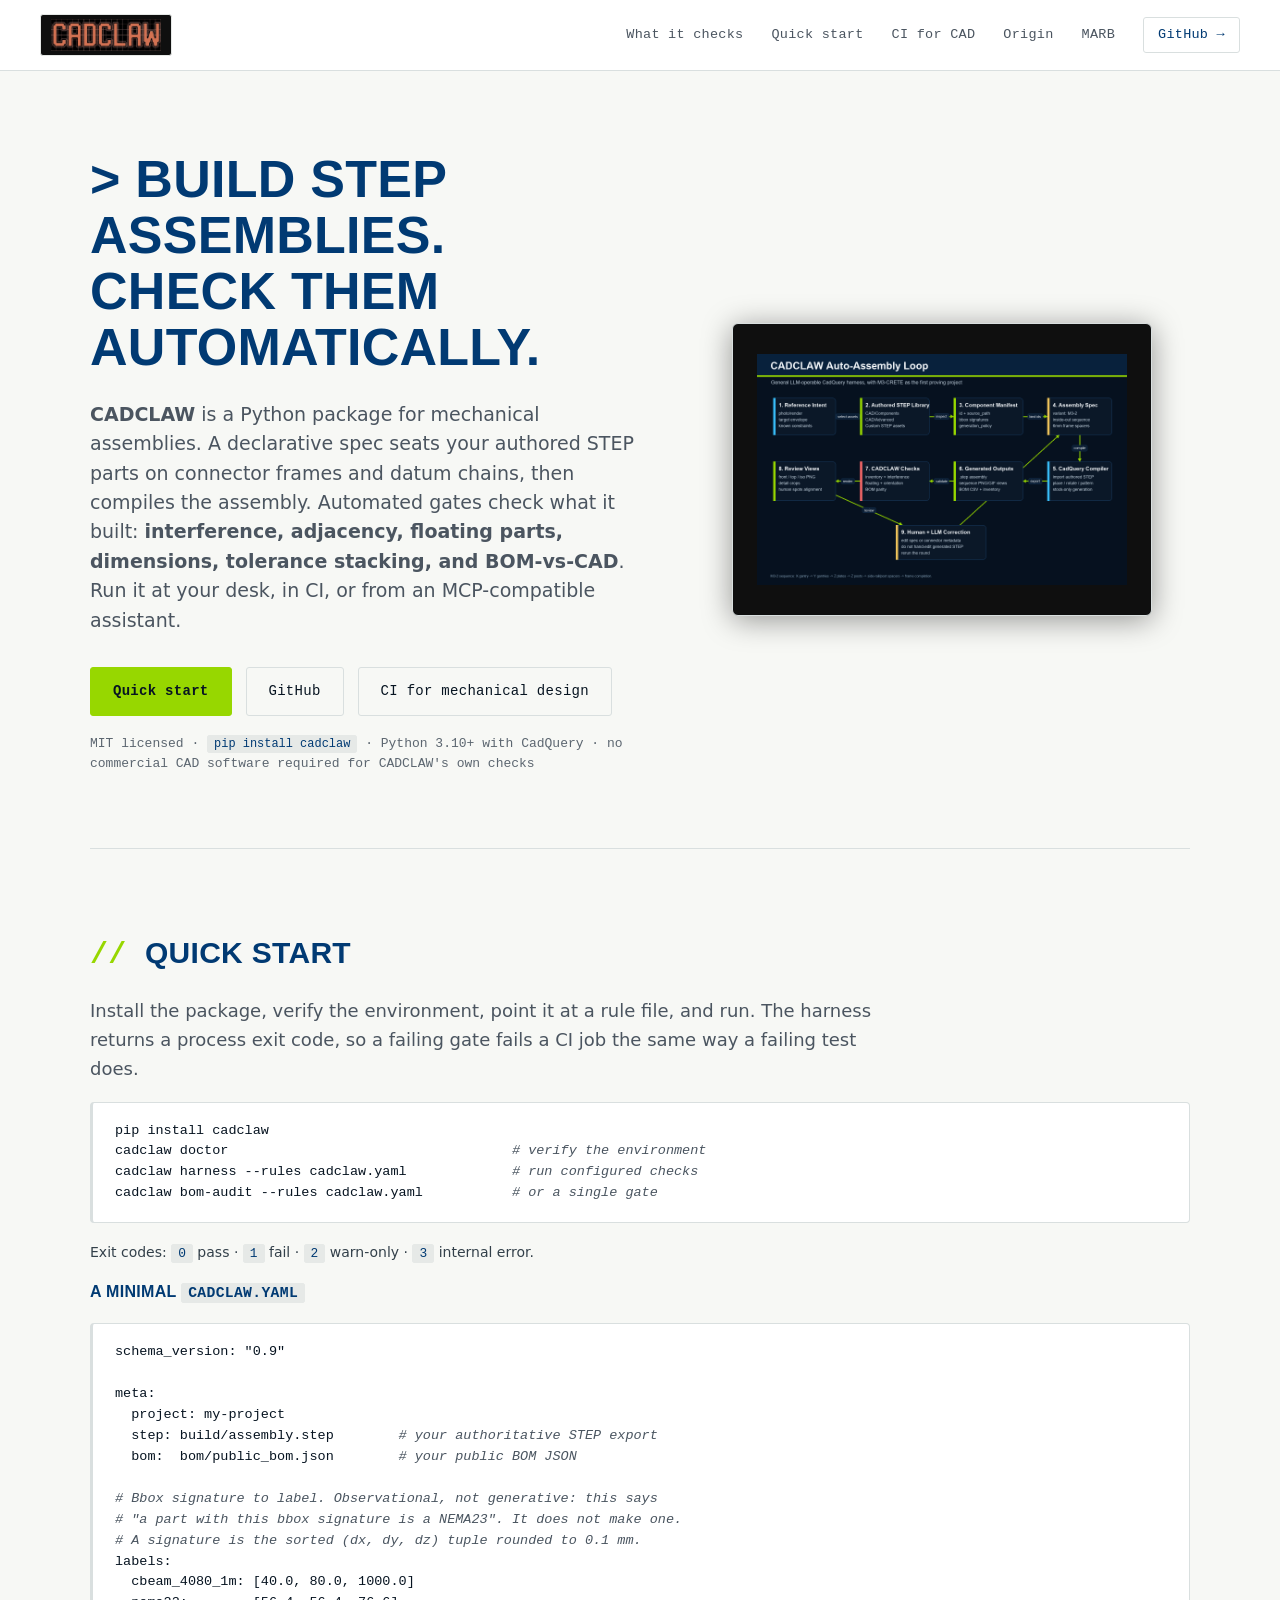
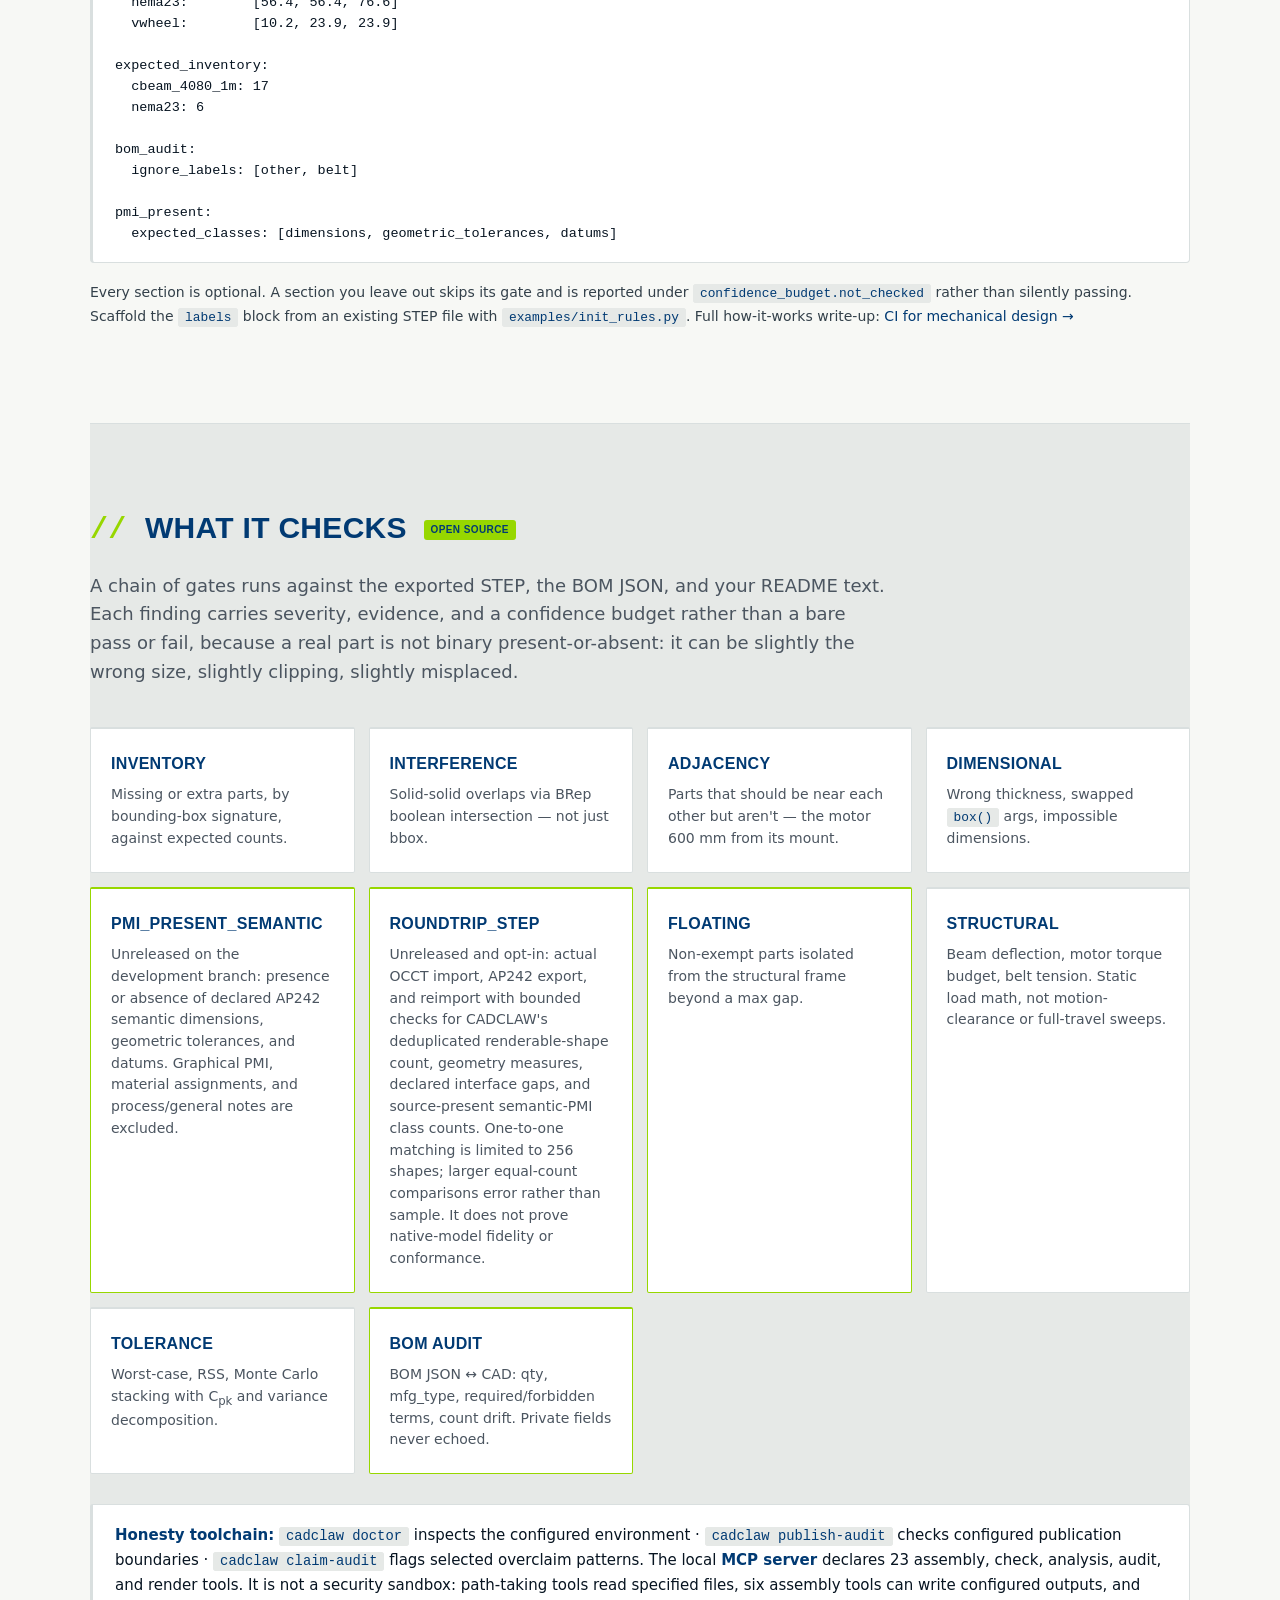
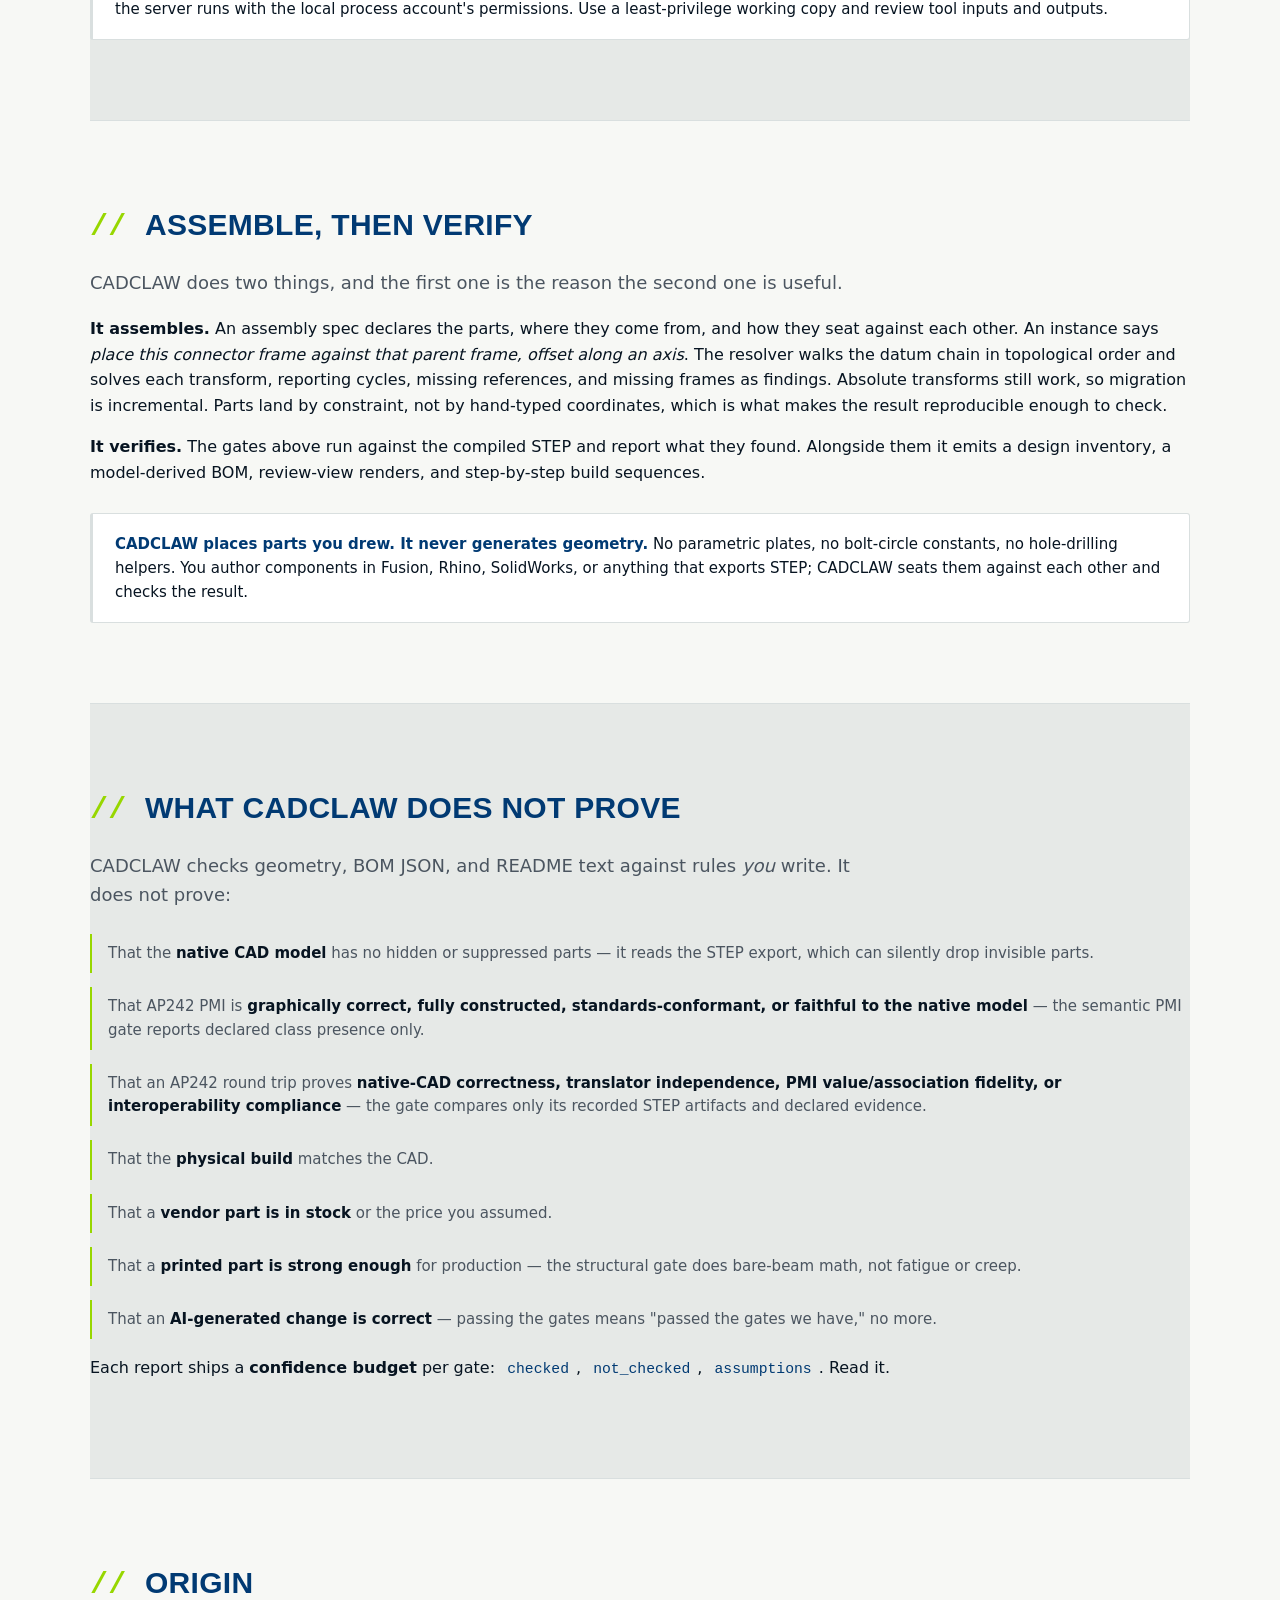
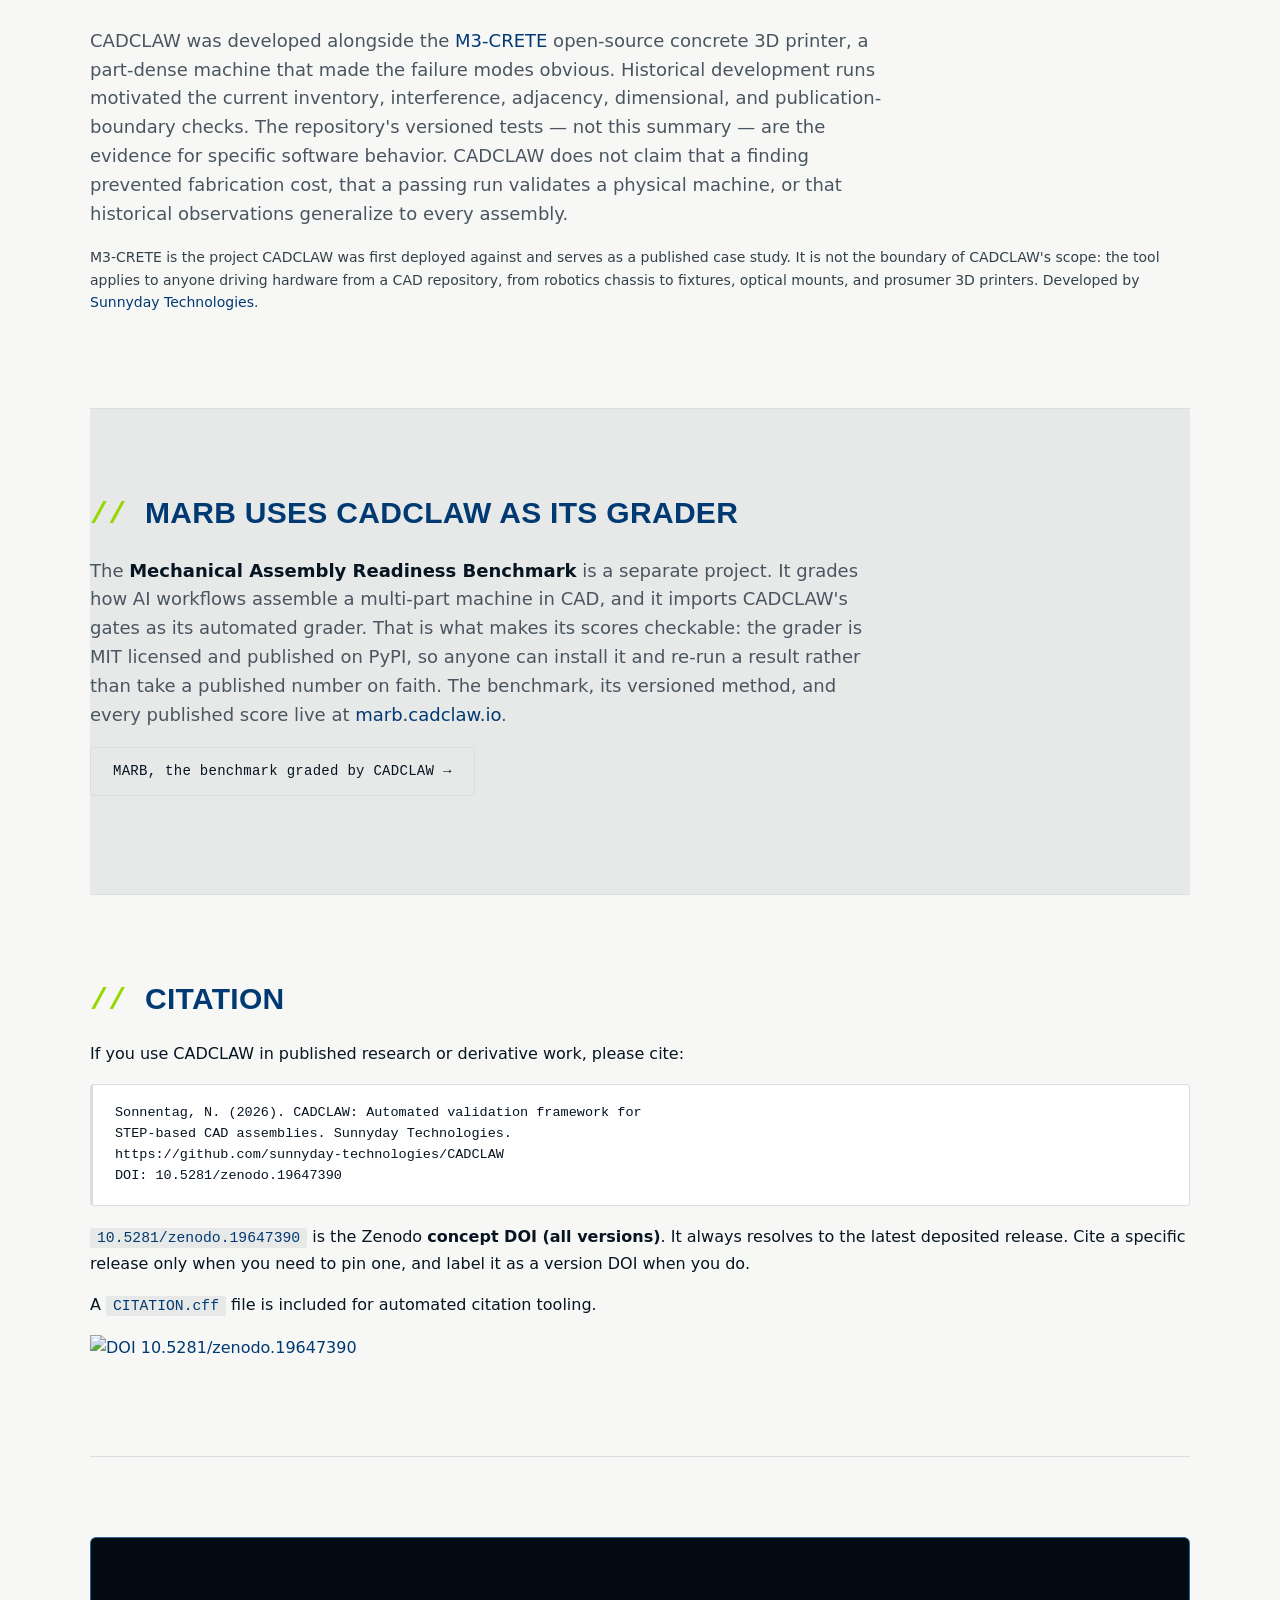
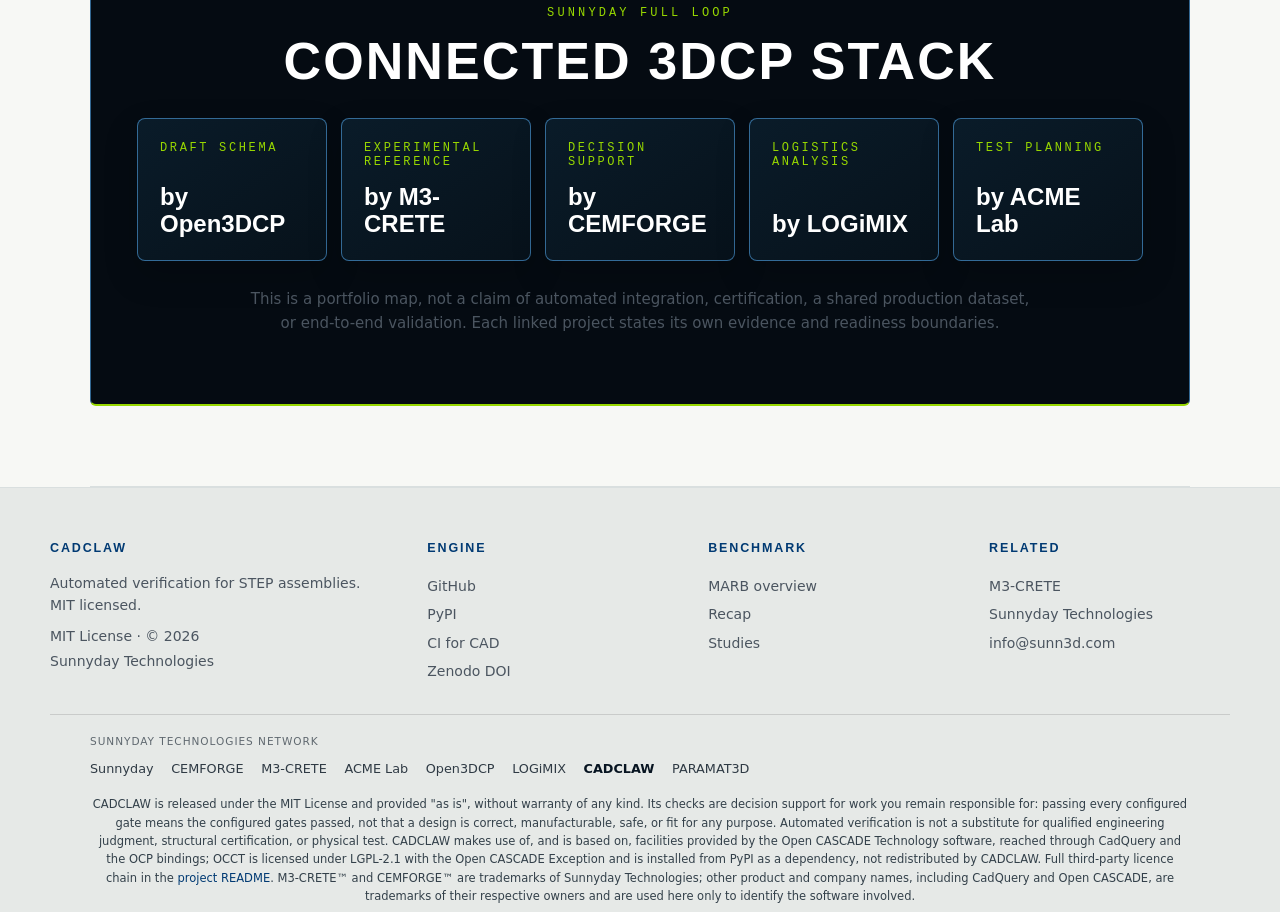
==== commit 67dce397: "feat: add AP242 STEP round-trip gate" ====
--- a/docs/index.html
+++ b/docs/index.html
@@ -150,6 +150,7 @@
       <div class="gate"><h3>Adjacency</h3><p>Parts that should be near each other but aren't — the motor 600&nbsp;mm from its mount.</p></div>
       <div class="gate"><h3>Dimensional</h3><p>Wrong thickness, swapped <code>box()</code> args, impossible dimensions.</p></div>
       <div class="gate new"><h3>PMI_PRESENT_SEMANTIC</h3><p>Unreleased on the development branch: presence or absence of declared AP242 semantic dimensions, geometric tolerances, and datums. Graphical PMI, material assignments, and process/general notes are excluded.</p></div>
+      <div class="gate new"><h3>ROUNDTRIP_STEP</h3><p>Unreleased and opt-in: actual OCCT import, AP242 export, and reimport with bounded checks for CADCLAW's deduplicated renderable-shape count, geometry measures, declared interface gaps, and source-present semantic-PMI class counts. One-to-one matching is limited to 256 shapes; larger equal-count comparisons error rather than sample. It does not prove native-model fidelity or conformance.</p></div>
       <div class="gate new"><h3>Floating</h3><p>Non-exempt parts isolated from the structural frame beyond a max gap.</p></div>
       <div class="gate"><h3>Structural</h3><p>Beam deflection, motor torque budget, belt tension. Static load math, not motion-clearance or full-travel sweeps.</p></div>
       <div class="gate"><h3>Tolerance</h3><p>Worst-case, RSS, Monte Carlo stacking with C<sub>pk</sub> and variance decomposition.</p></div>
@@ -175,6 +176,7 @@
     <ul class="not-prove-list">
       <li>That the <strong>native CAD model</strong> has no hidden or suppressed parts — it reads the STEP export, which can silently drop invisible parts.</li>
       <li>That AP242 PMI is <strong>graphically correct, fully constructed, standards-conformant, or faithful to the native model</strong> — the semantic PMI gate reports declared class presence only.</li>
+      <li>That an AP242 round trip proves <strong>native-CAD correctness, translator independence, PMI value/association fidelity, or interoperability compliance</strong> — the gate compares only its recorded STEP artifacts and declared evidence.</li>
       <li>That the <strong>physical build</strong> matches the CAD.</li>
       <li>That a <strong>vendor part is in stock</strong> or the price you assumed.</li>
       <li>That a <strong>printed part is strong enough</strong> for production — the structural gate does bare-beam math, not fatigue or creep.</li>
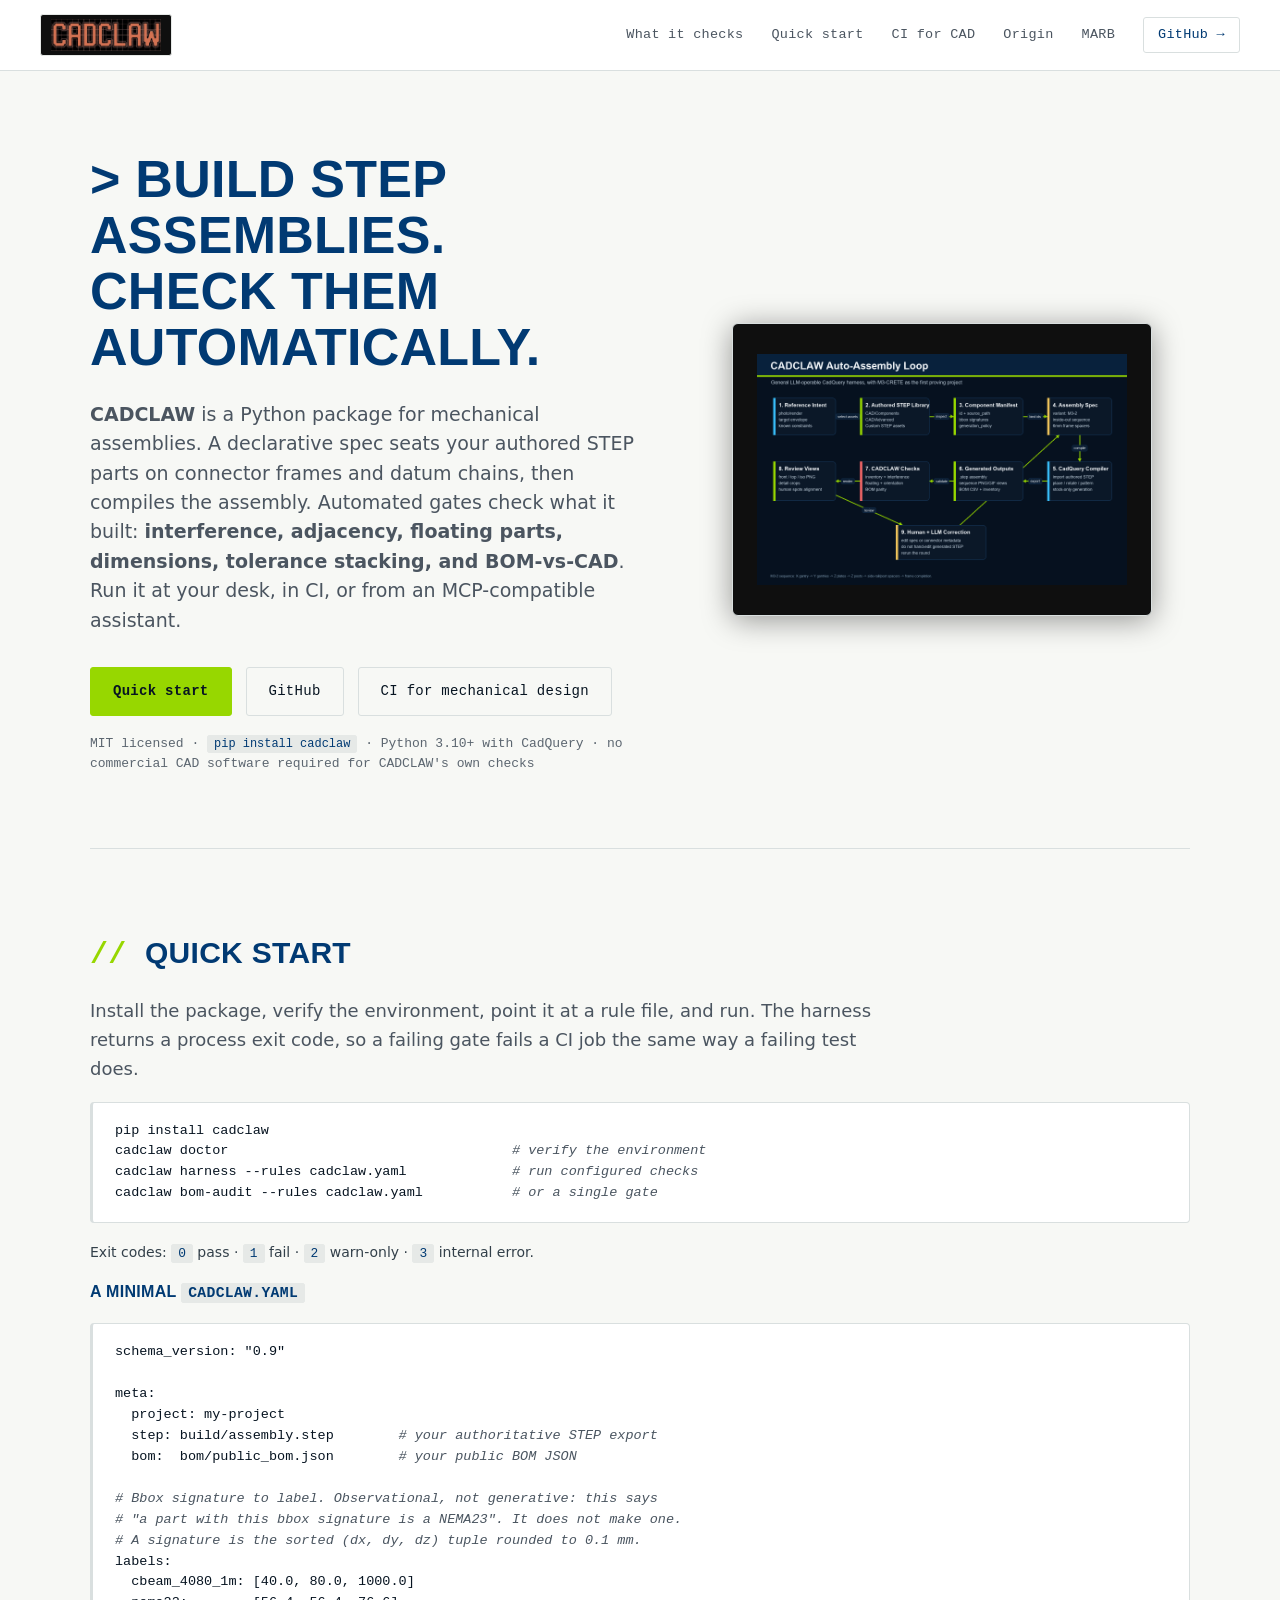
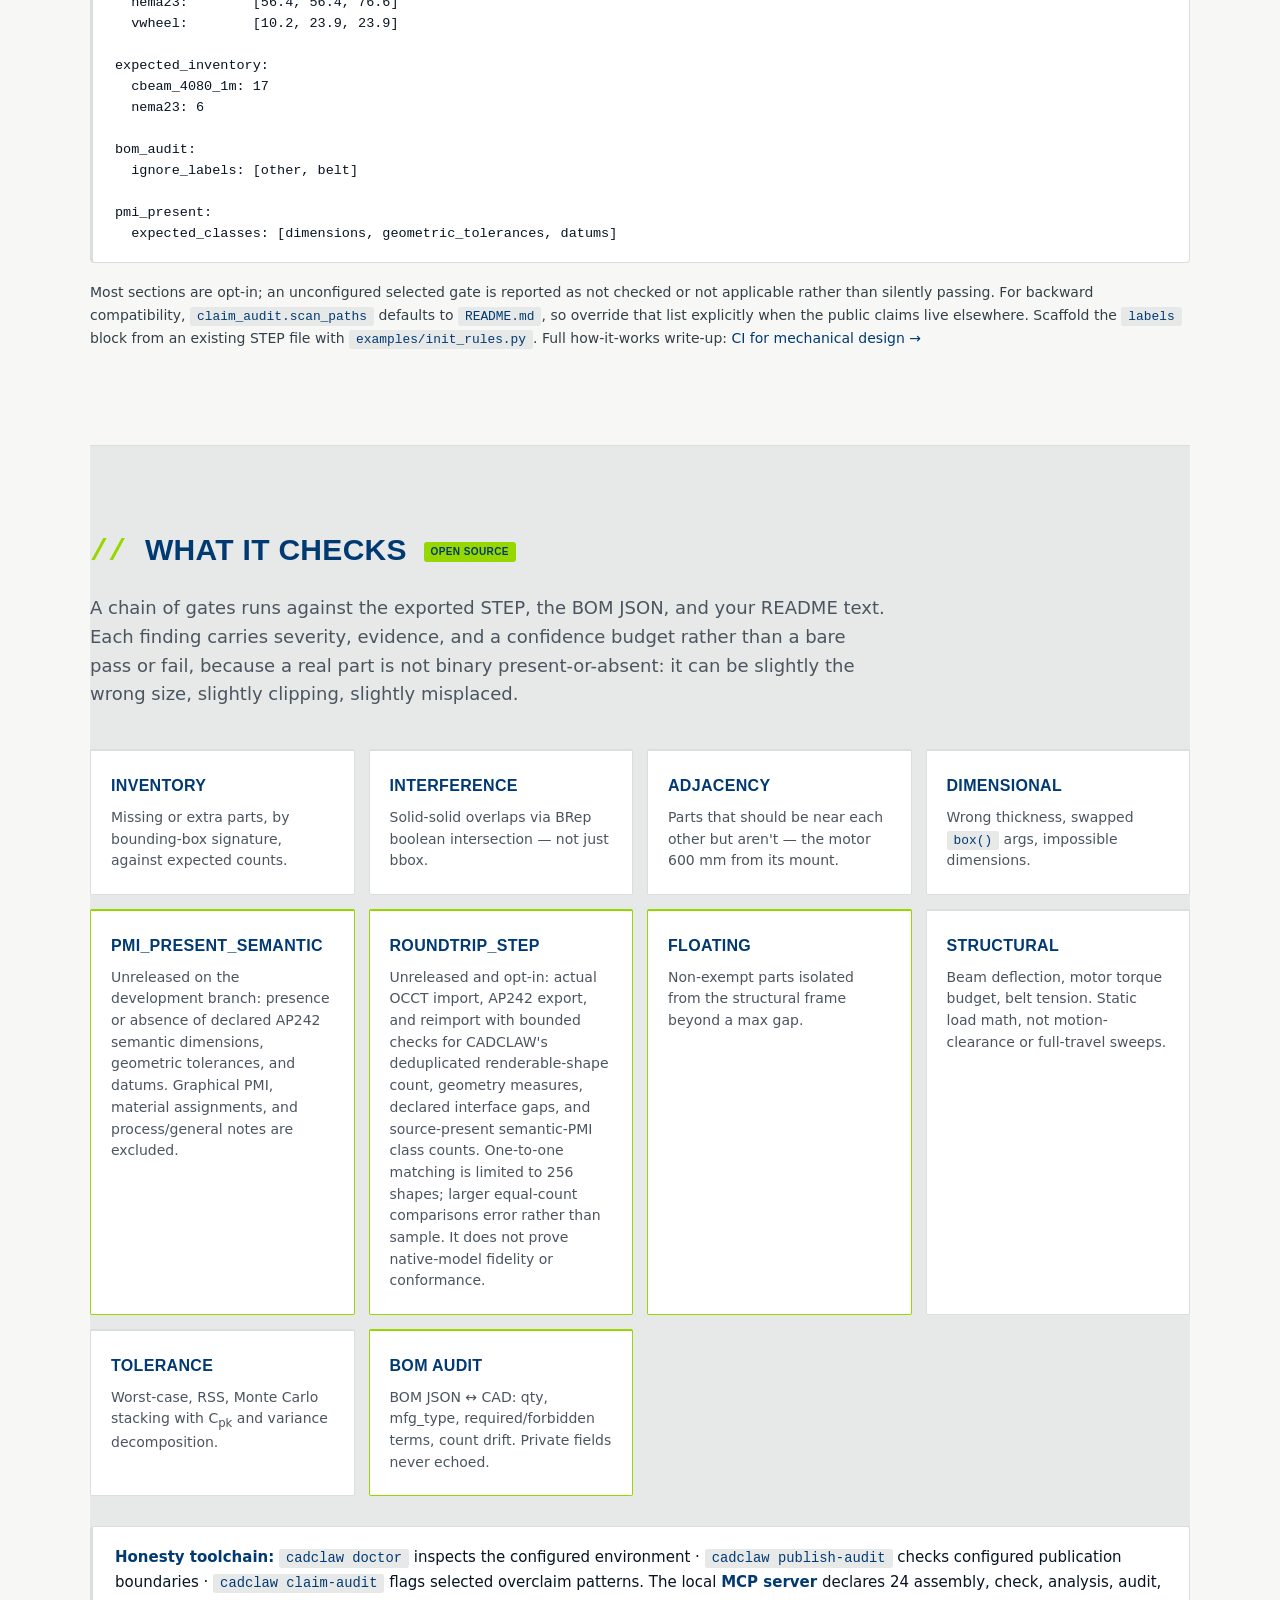
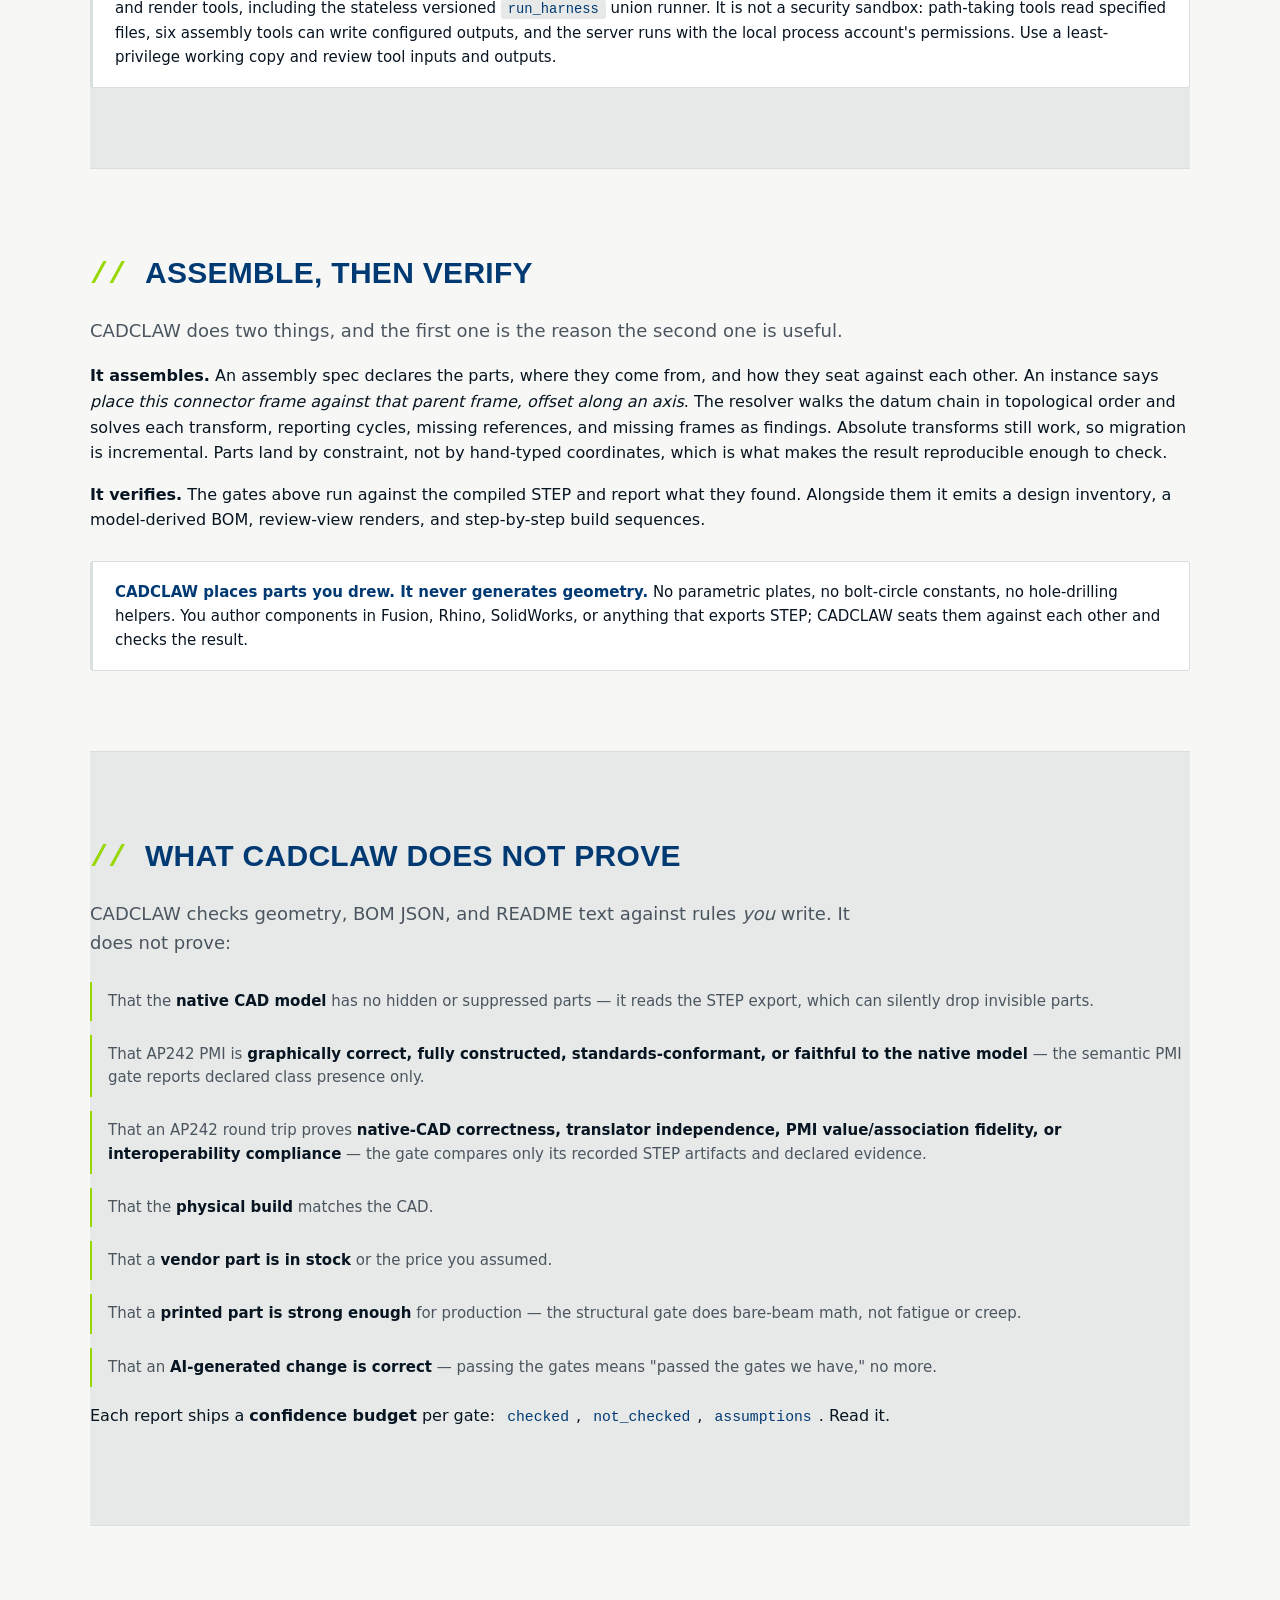
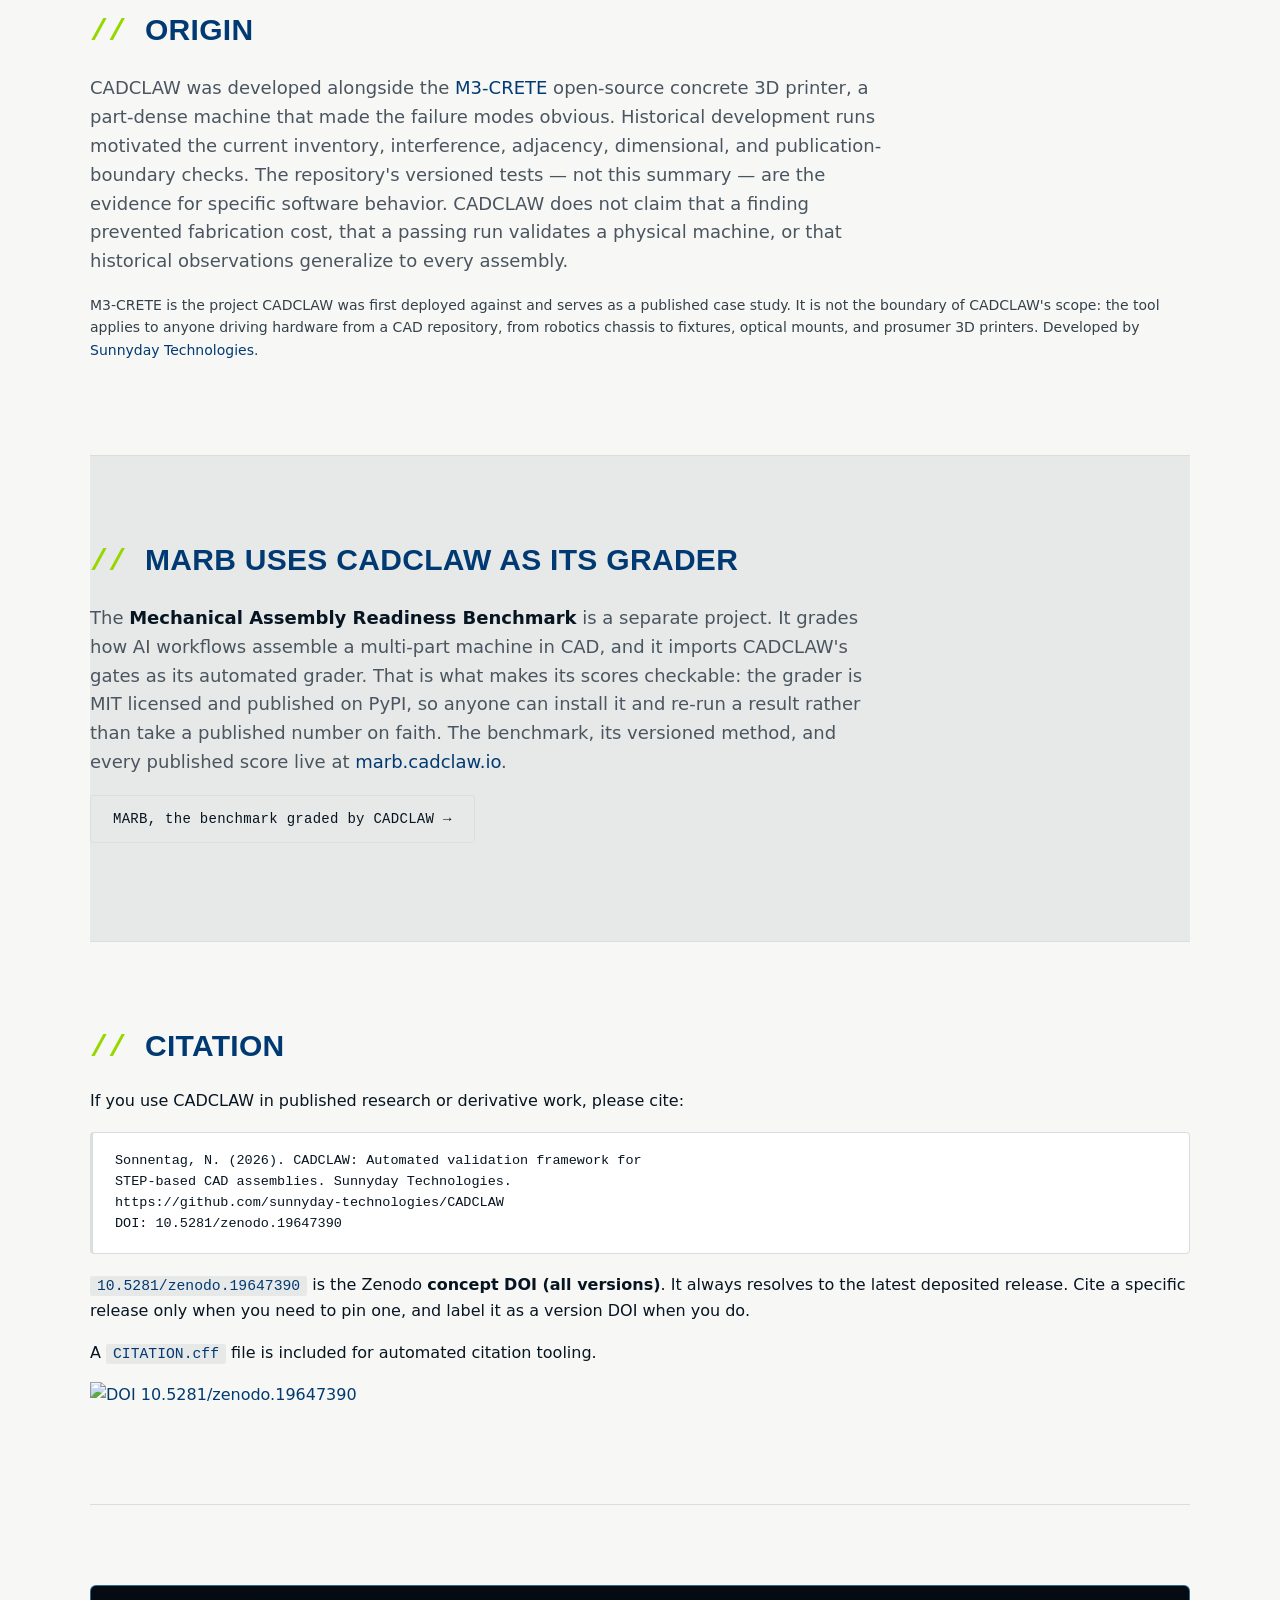
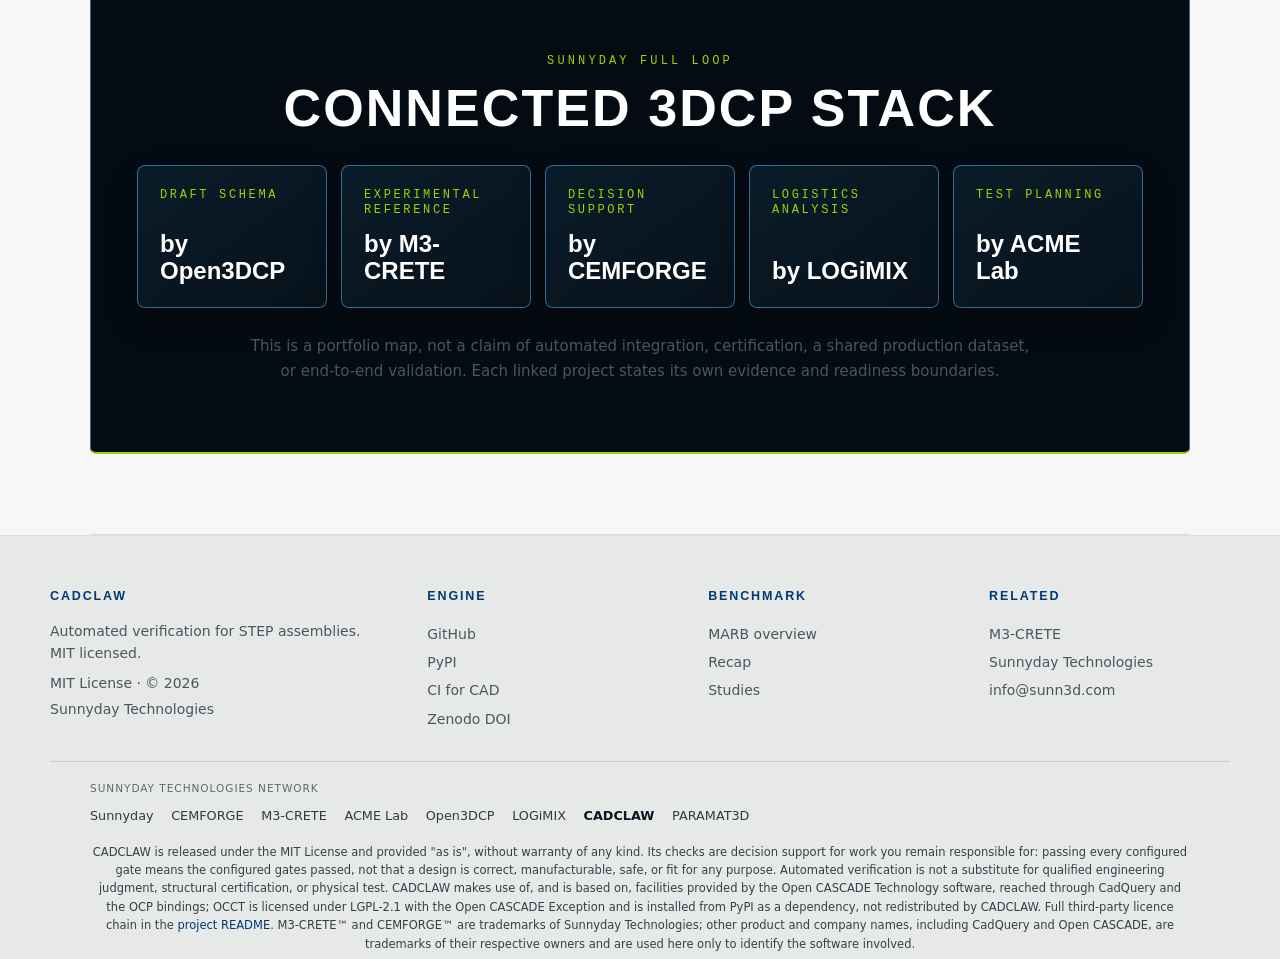
==== commit 9834e84e: "Add versioned fail-closed gate registry" ====
--- a/docs/index.html
+++ b/docs/index.html
@@ -137,7 +137,7 @@
 
 pmi_present:
   expected_classes: [dimensions, geometric_tolerances, datums]</pre>
-    <p class="muted">Every section is optional. A section you leave out skips its gate and is reported under <code>confidence_budget.not_checked</code> rather than silently passing. Scaffold the <code>labels</code> block from an existing STEP file with <code>examples/init_rules.py</code>. Full how-it-works write-up: <a href="/ci-for-cad/">CI for mechanical design →</a></p>
+    <p class="muted">Most sections are opt-in; an unconfigured selected gate is reported as not checked or not applicable rather than silently passing. For backward compatibility, <code>claim_audit.scan_paths</code> defaults to <code>README.md</code>, so override that list explicitly when the public claims live elsewhere. Scaffold the <code>labels</code> block from an existing STEP file with <code>examples/init_rules.py</code>. Full how-it-works write-up: <a href="/ci-for-cad/">CI for mechanical design →</a></p>
   </section>
 
   <section id="checks" class="section dark">
@@ -158,7 +158,7 @@
     </div>
 
     <div class="callout">
-      <strong>Honesty toolchain:</strong> <code>cadclaw doctor</code> inspects the configured environment · <code>cadclaw publish-audit</code> checks configured publication boundaries · <code>cadclaw claim-audit</code> flags selected overclaim patterns. The local <strong>MCP server</strong> declares 23 assembly, check, analysis, audit, and render tools. It is not a security sandbox: path-taking tools read specified files, six assembly tools can write configured outputs, and the server runs with the local process account's permissions. Use a least-privilege working copy and review tool inputs and outputs.
+      <strong>Honesty toolchain:</strong> <code>cadclaw doctor</code> inspects the configured environment · <code>cadclaw publish-audit</code> checks configured publication boundaries · <code>cadclaw claim-audit</code> flags selected overclaim patterns. The local <strong>MCP server</strong> declares 24 assembly, check, analysis, audit, and render tools, including the stateless versioned <code>run_harness</code> union runner. It is not a security sandbox: path-taking tools read specified files, six assembly tools can write configured outputs, and the server runs with the local process account's permissions. Use a least-privilege working copy and review tool inputs and outputs.
     </div>
   </section>
 
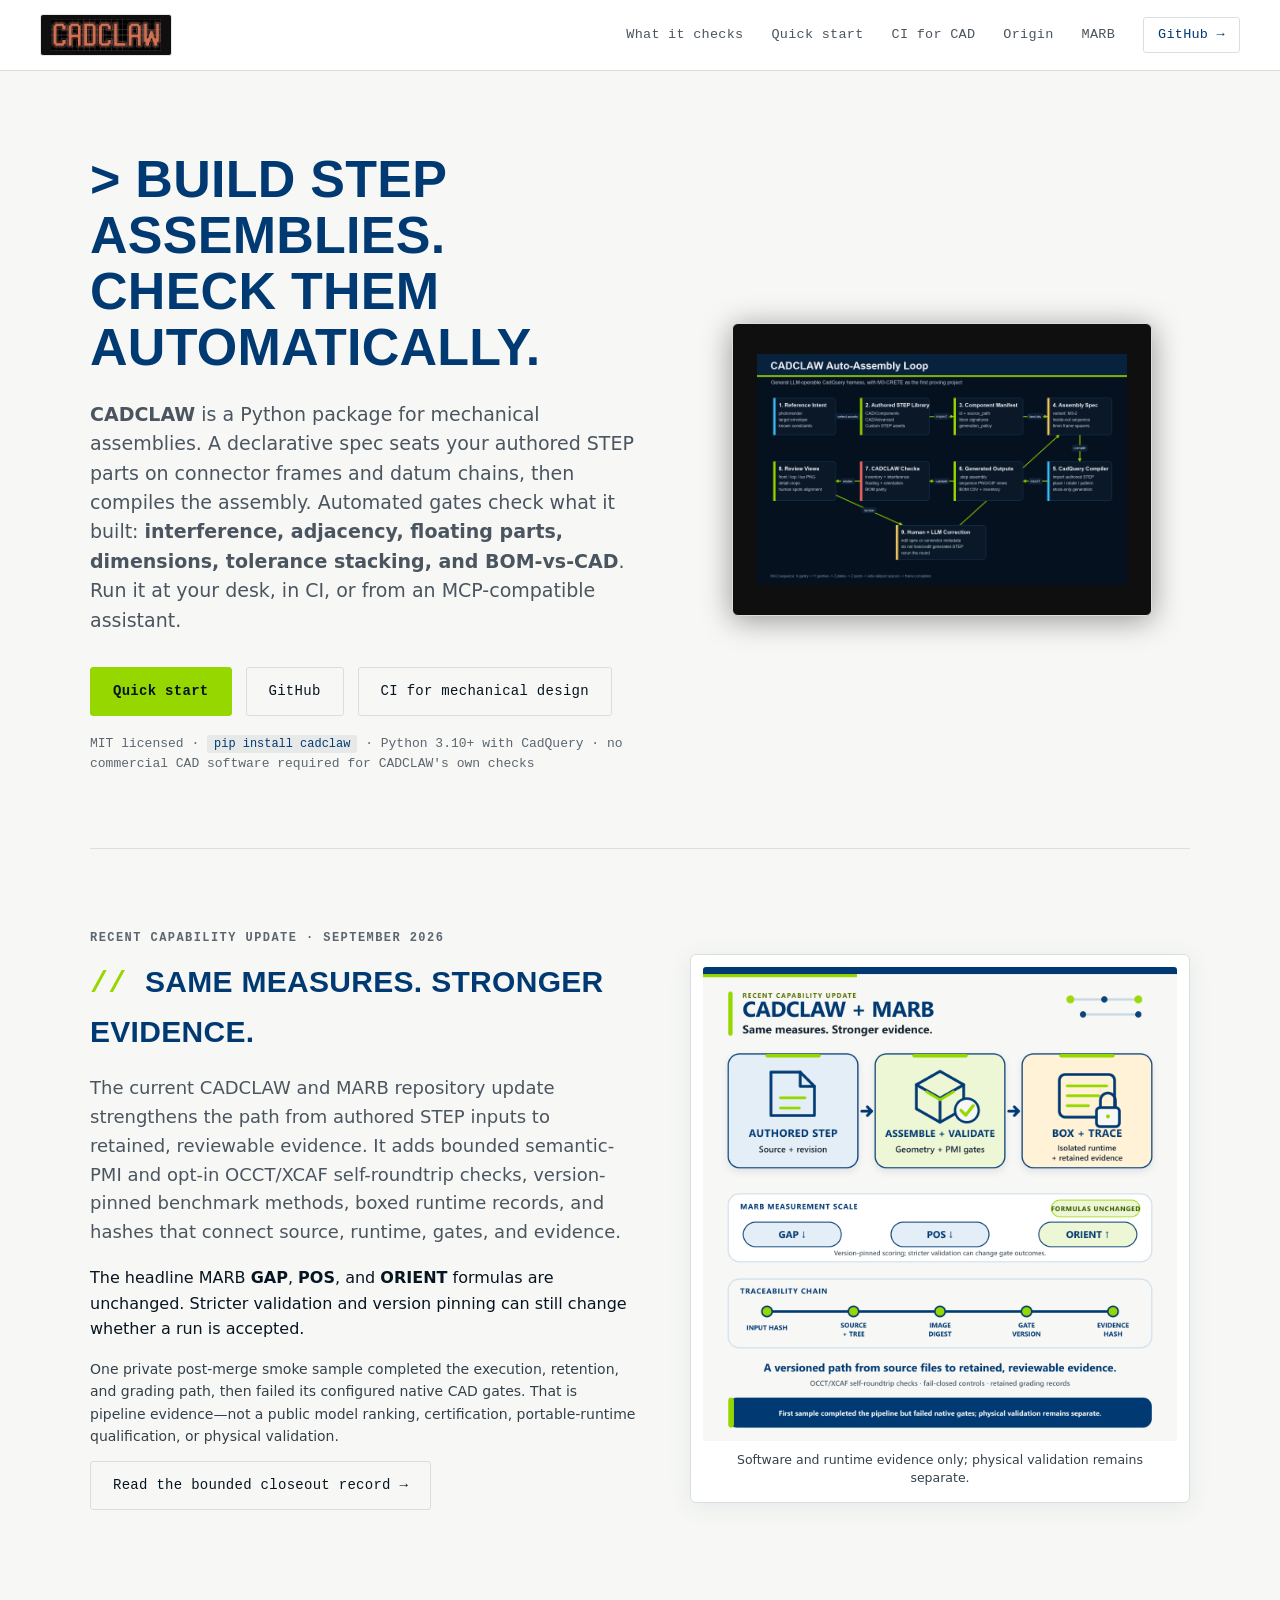
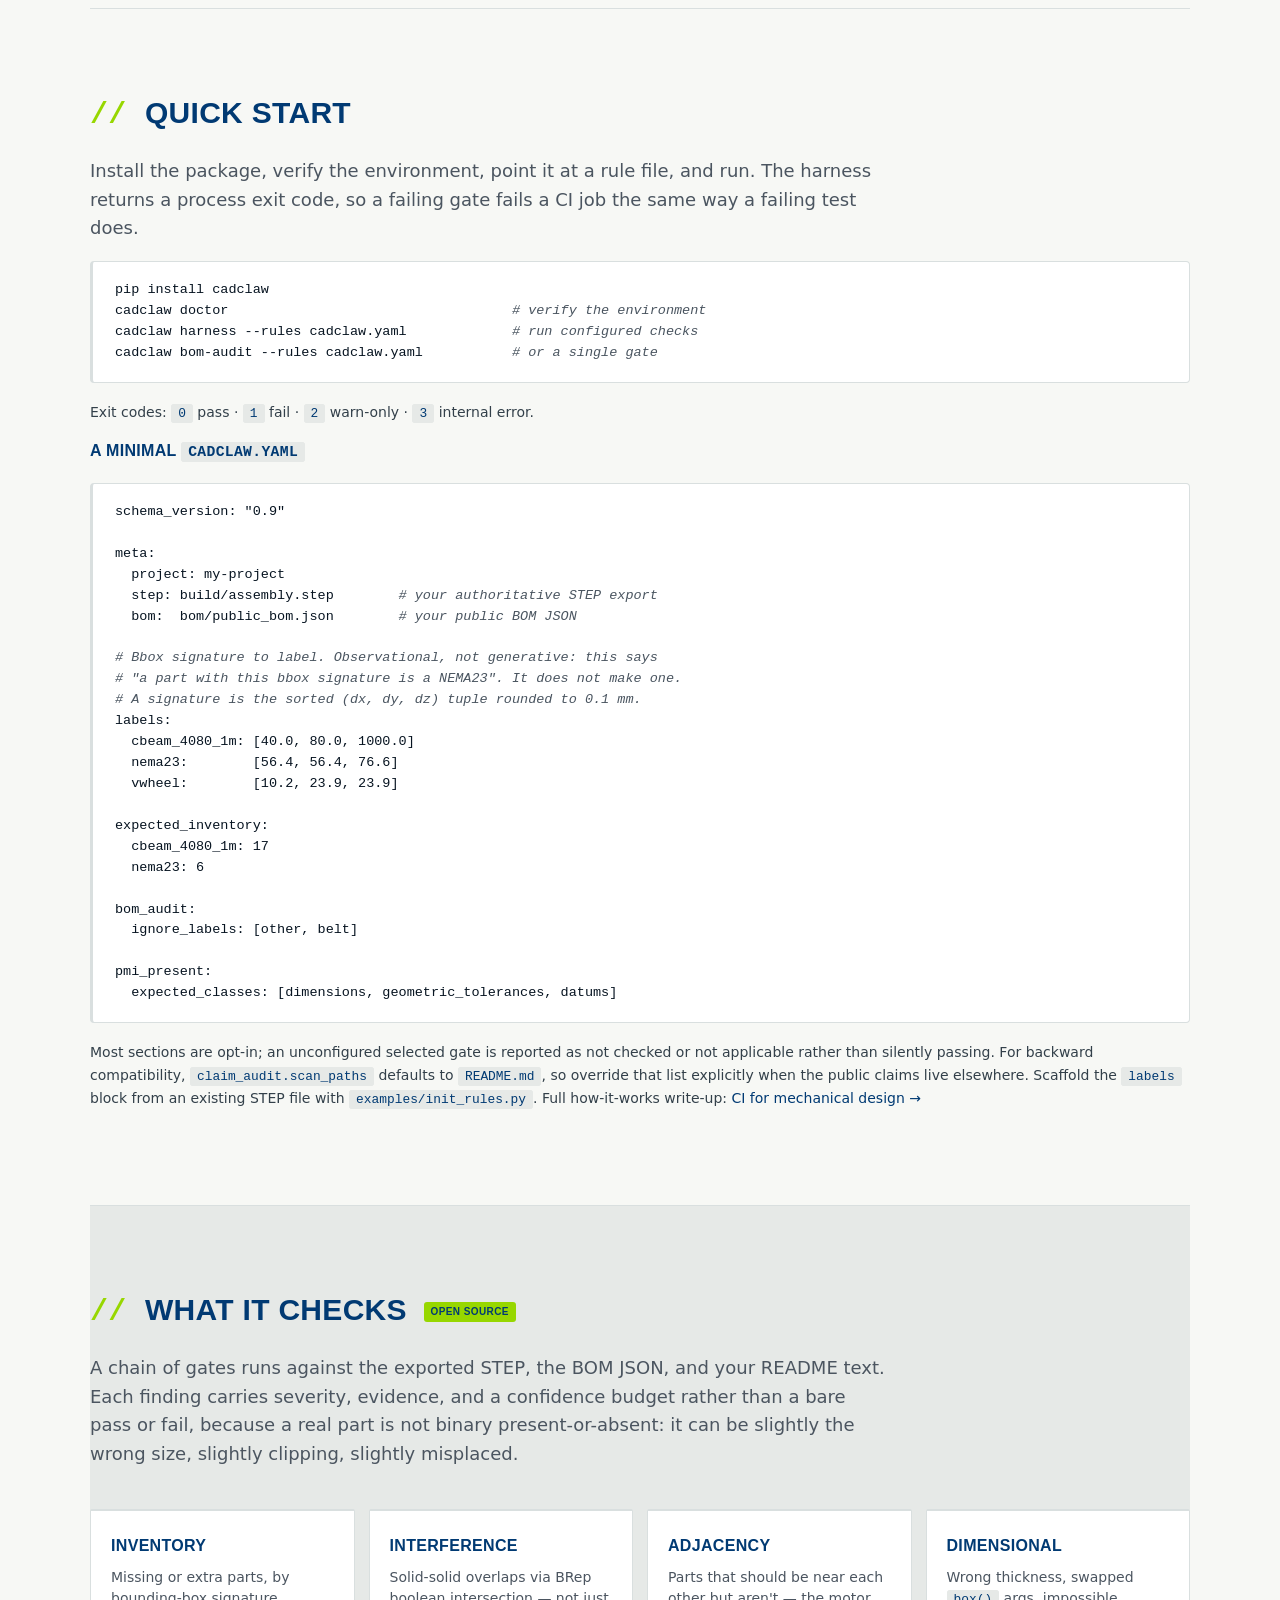
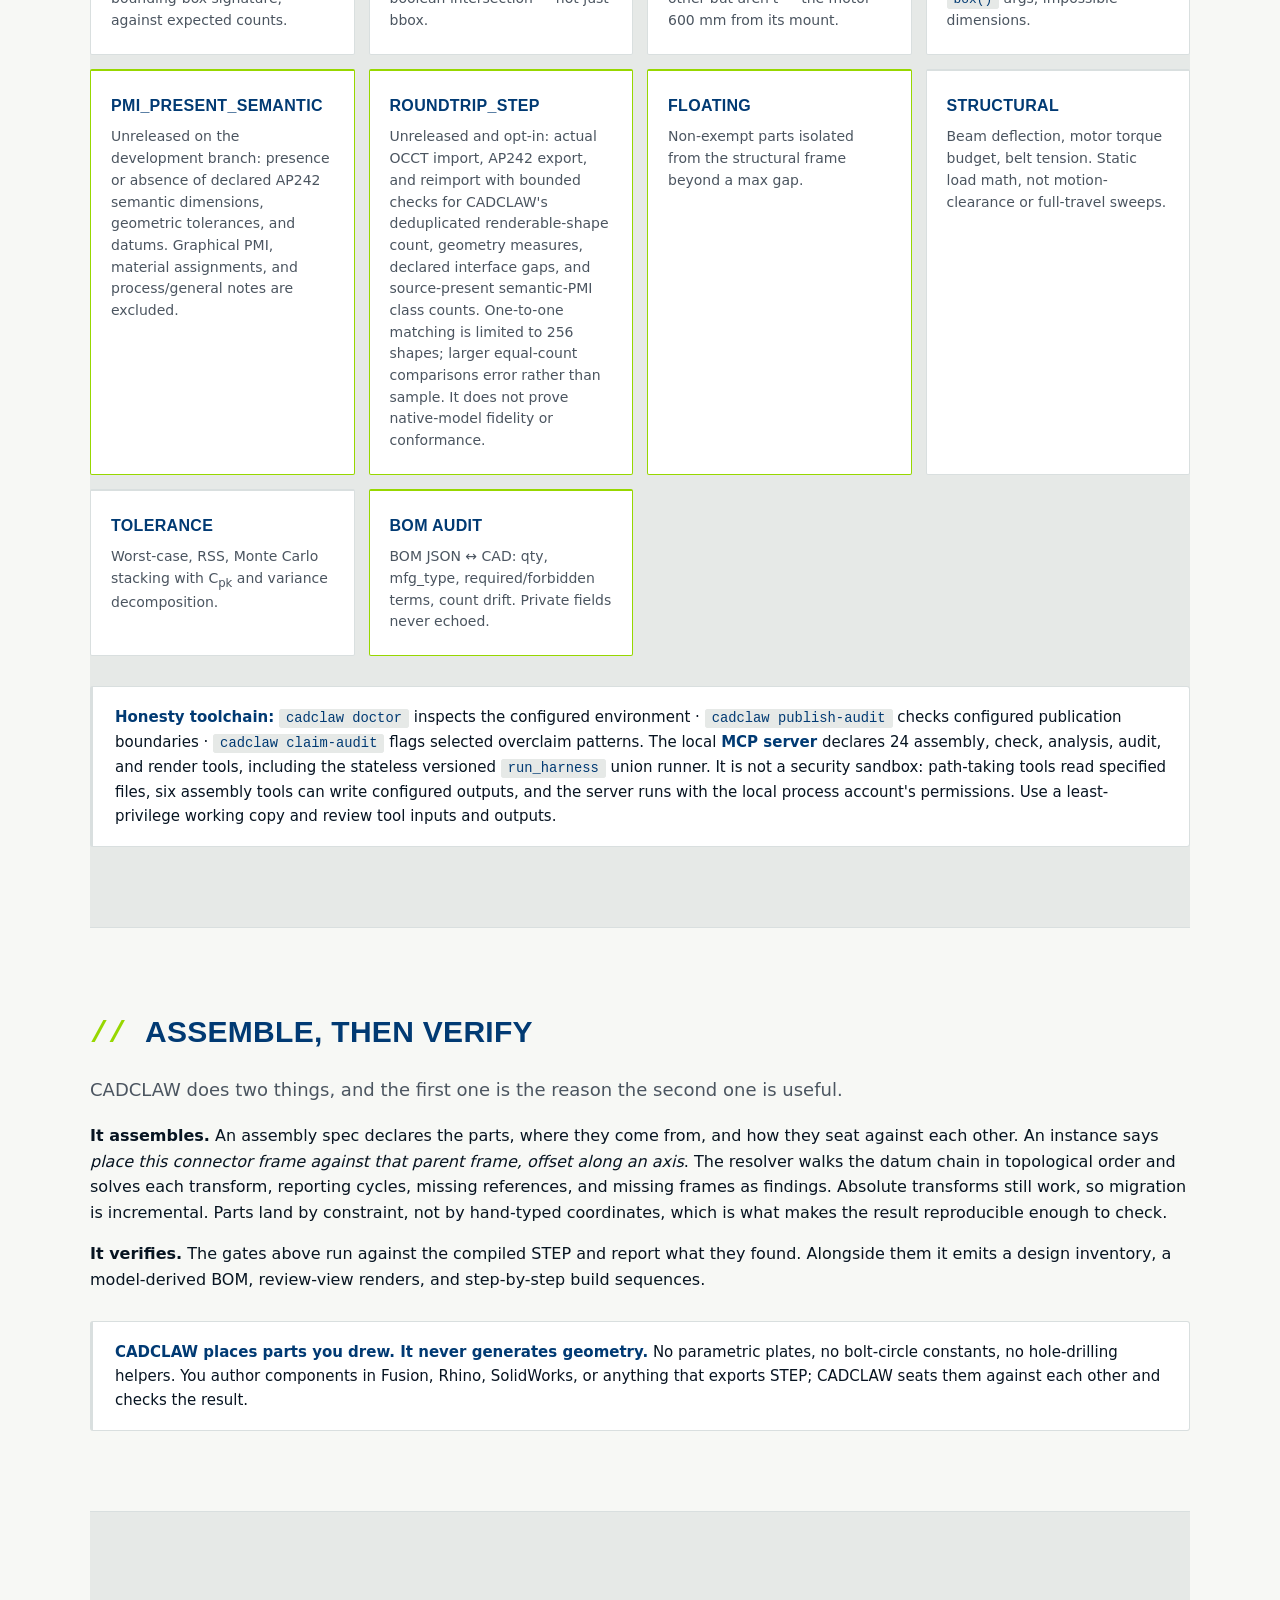
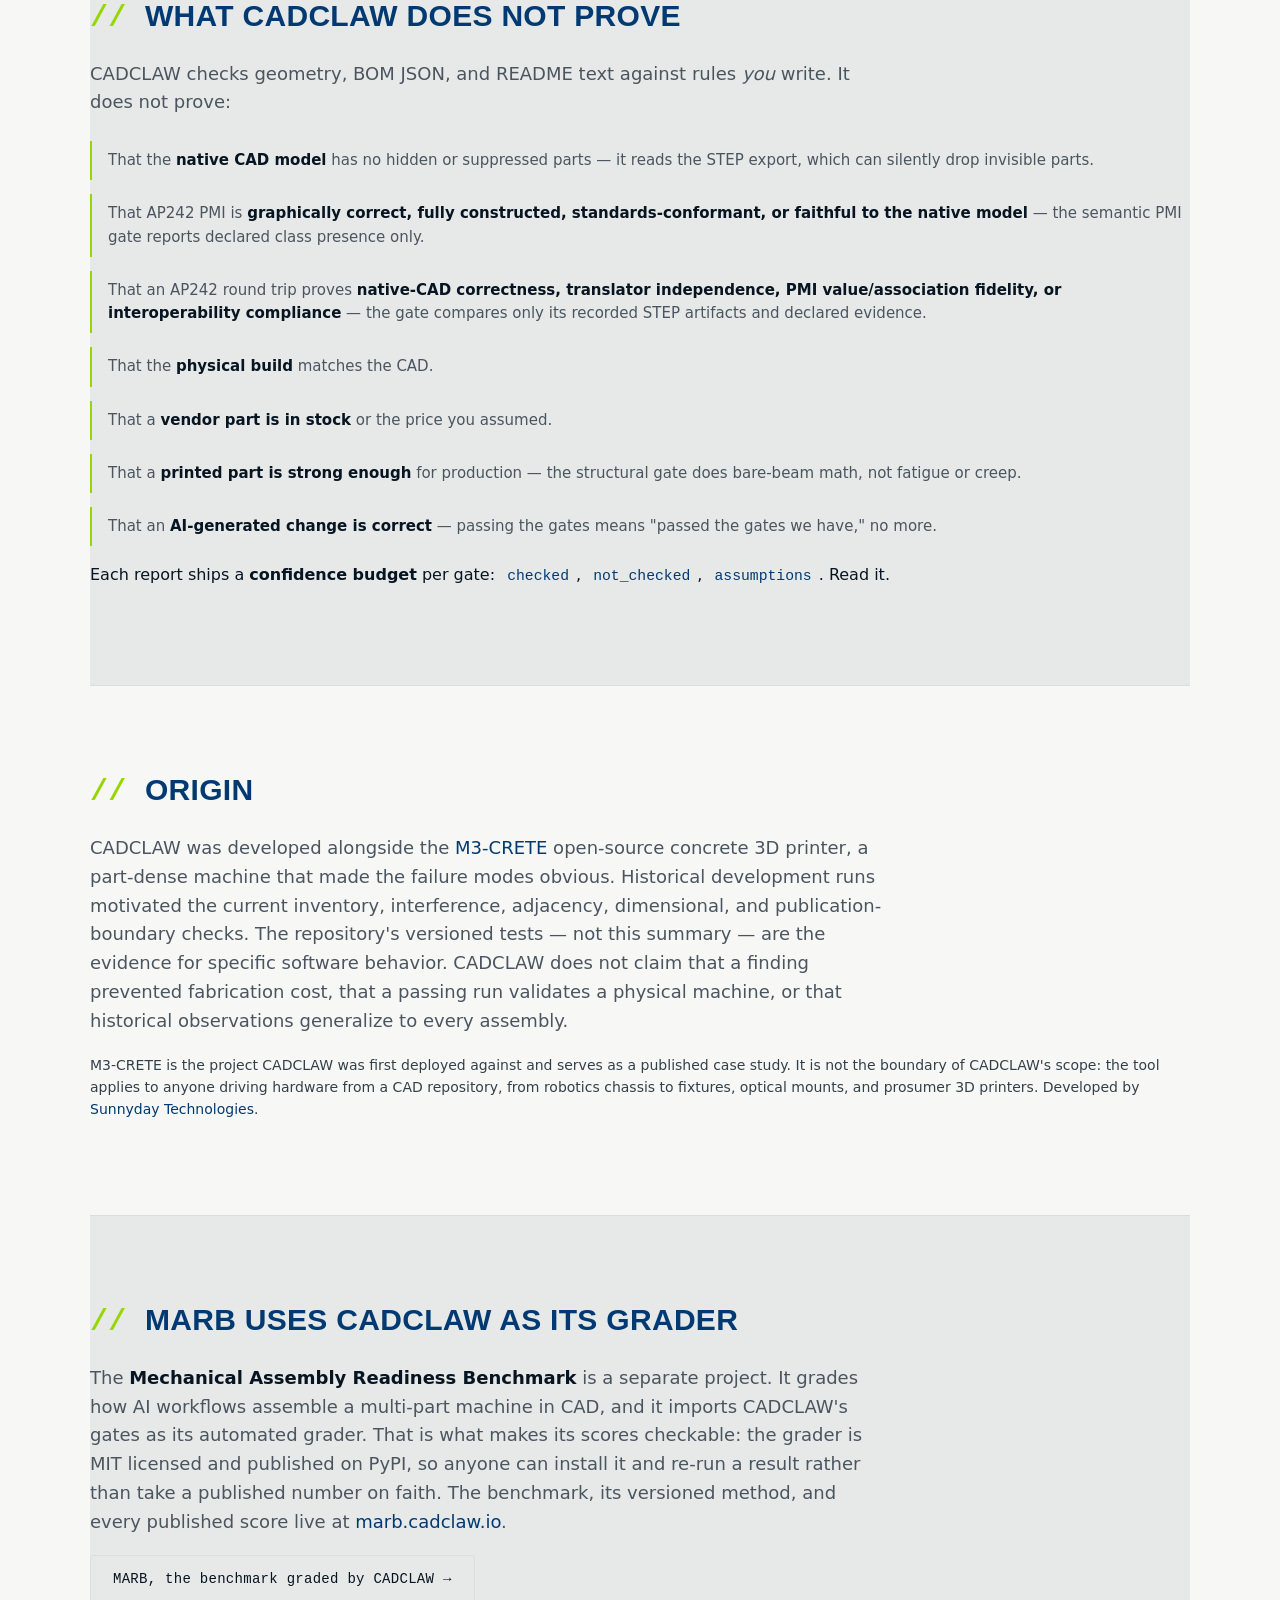
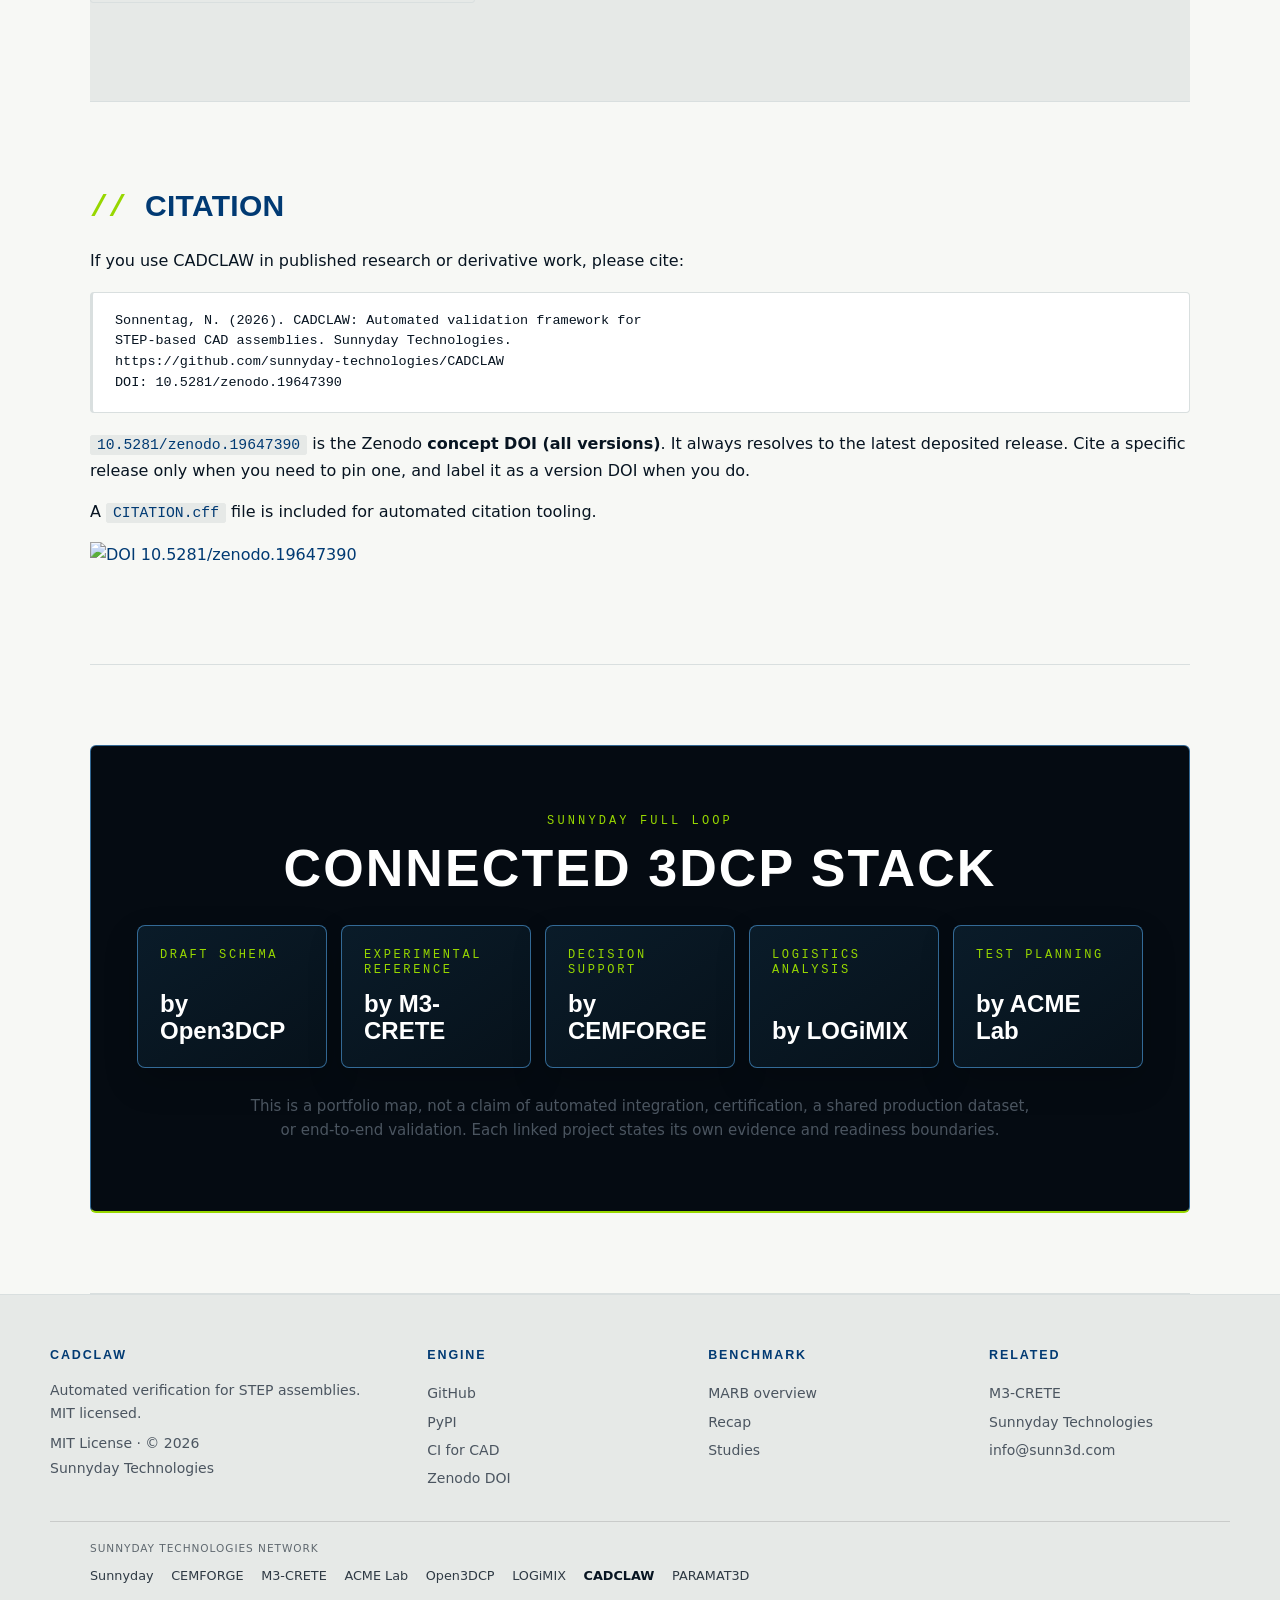
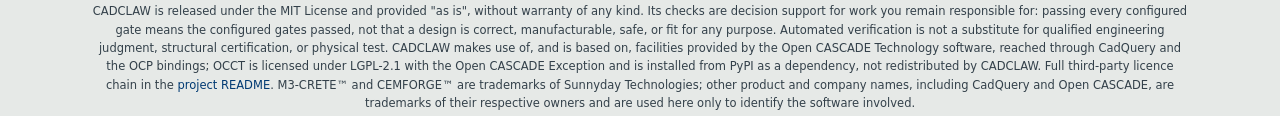
==== commit ad730b9c: "Add bounded CADCLAW and MARB update visual" ====
--- a/docs/index.html
+++ b/docs/index.html
@@ -103,6 +103,25 @@
     </div>
   </section>
 
+  <section id="recent-update" class="section update-section" aria-labelledby="recent-update-title">
+    <div class="update-grid">
+      <div class="update-copy">
+        <p class="eyebrow">Recent capability update · September 2026</p>
+        <h2 id="recent-update-title">Same measures. Stronger evidence.</h2>
+        <p class="lede">The current CADCLAW and MARB repository update strengthens the path from authored STEP inputs to retained, reviewable evidence. It adds bounded semantic-PMI and opt-in OCCT/XCAF self-roundtrip checks, version-pinned benchmark methods, boxed runtime records, and hashes that connect source, runtime, gates, and evidence.</p>
+        <p>The headline MARB <strong>GAP</strong>, <strong>POS</strong>, and <strong>ORIENT</strong> formulas are unchanged. Stricter validation and version pinning can still change whether a run is accepted.</p>
+        <p class="muted">One private post-merge smoke sample completed the execution, retention, and grading path, then failed its configured native CAD gates. That is pipeline evidence—not a public model ranking, certification, portable-runtime qualification, or physical validation.</p>
+        <div class="cta-row">
+          <a class="cta" href="https://github.com/sunnyday-technologies/CADCLAW/blob/main/docs/cadclaw-marb-original-scope-closeout-2026-09-06.md">Read the bounded closeout record →</a>
+        </div>
+      </div>
+      <figure class="update-figure">
+        <img src="media/cadclaw_marb_30_day_update_600.png" width="600" height="600" loading="lazy" alt="CADCLAW and MARB evidence flow from authored STEP through assembly and validation to boxed, traceable evidence; the MARB formulas remain unchanged" />
+        <figcaption>Software and runtime evidence only; physical validation remains separate.</figcaption>
+      </figure>
+    </div>
+  </section>
+
   <section id="quick-start" class="section">
     <h2>Quick start</h2>
     <p class="lede">Install the package, verify the environment, point it at a rule file, and run. The harness returns a process exit code, so a failing gate fails a CI job the same way a failing test does.</p>
--- a/docs/styles.css
+++ b/docs/styles.css
@@ -201,6 +201,46 @@
   color: var(--ink-faint);
   font-family: var(--mono);
   margin-top: 12px;
+}
+
+/* ---------------- recent capability update ---------------- */
+
+.update-grid {
+  display: grid;
+  grid-template-columns: minmax(0, 1fr) minmax(280px, 500px);
+  gap: 54px;
+  align-items: center;
+}
+.update-copy .lede { max-width: 62ch; }
+.eyebrow {
+  margin: 0 0 10px;
+  color: var(--ink-faint);
+  font-family: var(--mono);
+  font-size: 12px;
+  font-weight: 600;
+  letter-spacing: 0.12em;
+  text-transform: uppercase;
+}
+.update-figure {
+  margin: 0;
+  padding: 12px;
+  background: #ffffff;
+  border: 1px solid var(--rule);
+  border-radius: 6px;
+  box-shadow: 0 4px 24px rgba(1, 58, 115, 0.08);
+}
+.update-figure img {
+  display: block;
+  width: 100%;
+  height: auto;
+  border-radius: 3px;
+}
+.update-figure figcaption {
+  margin: 10px 4px 2px;
+  color: #33404a;
+  font-size: 12.5px;
+  line-height: 1.45;
+  text-align: center;
 }
 
 .hero-mark {
@@ -508,6 +548,11 @@
     gap: 40px;
     padding: 50px 0 40px;
   }
+  .update-grid {
+    grid-template-columns: 1fr;
+    gap: 30px;
+  }
+  .update-figure { max-width: 600px; }
   .hero h1 { font-size: 36px; }
   .tag { font-size: 17px; }
   .strip { grid-template-columns: repeat(2, 1fr); }
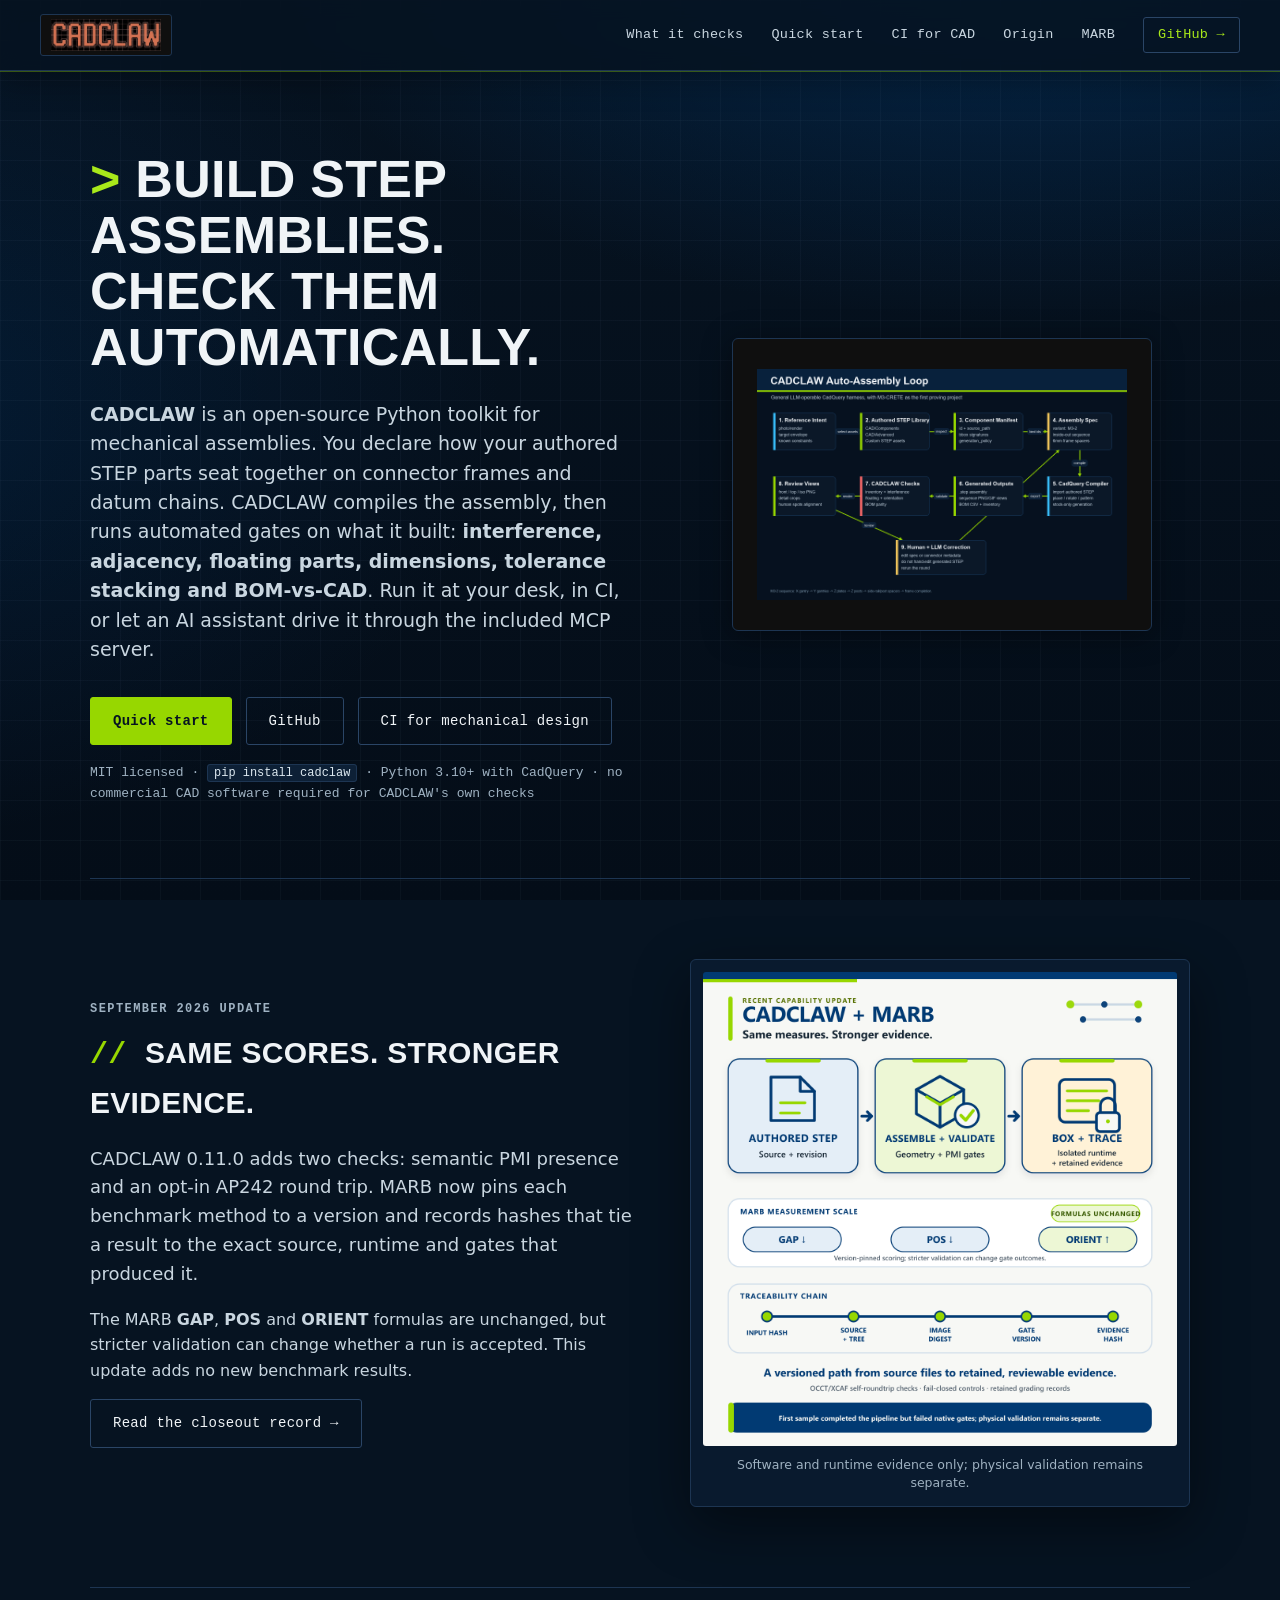
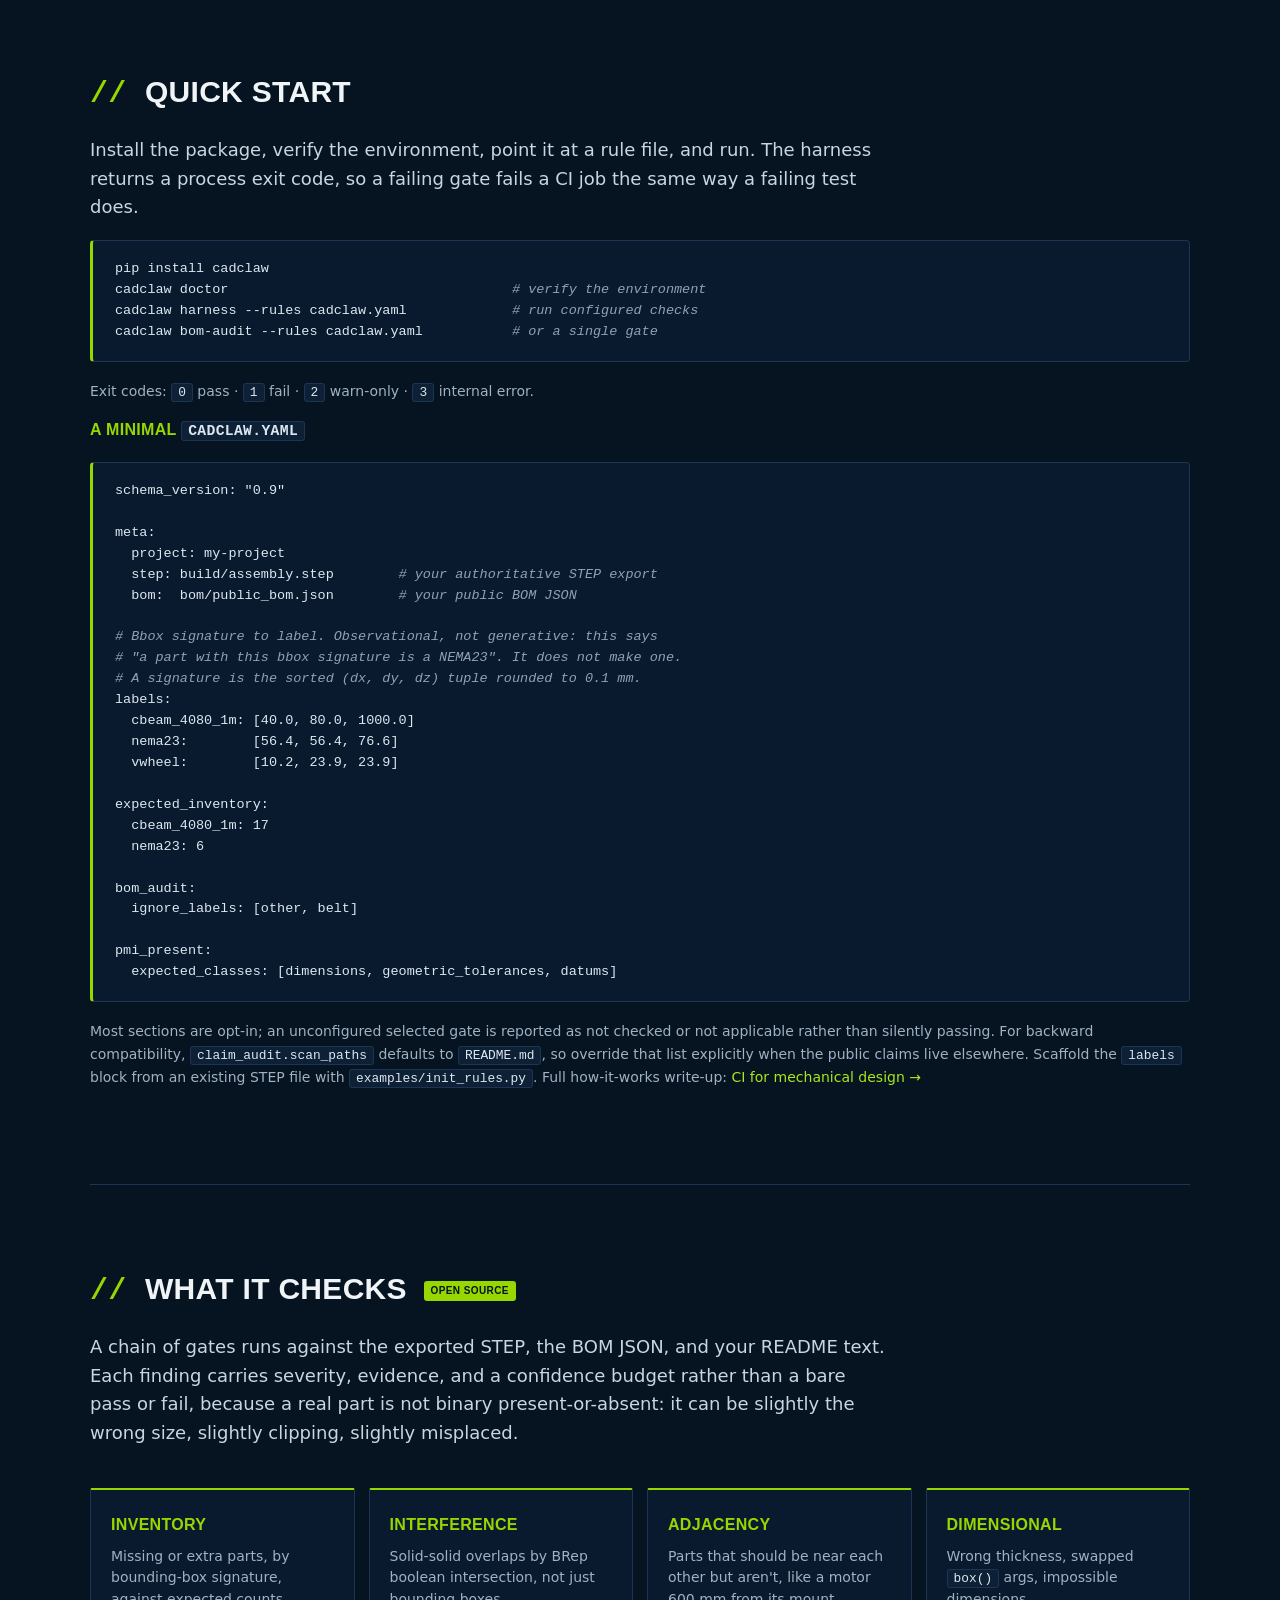
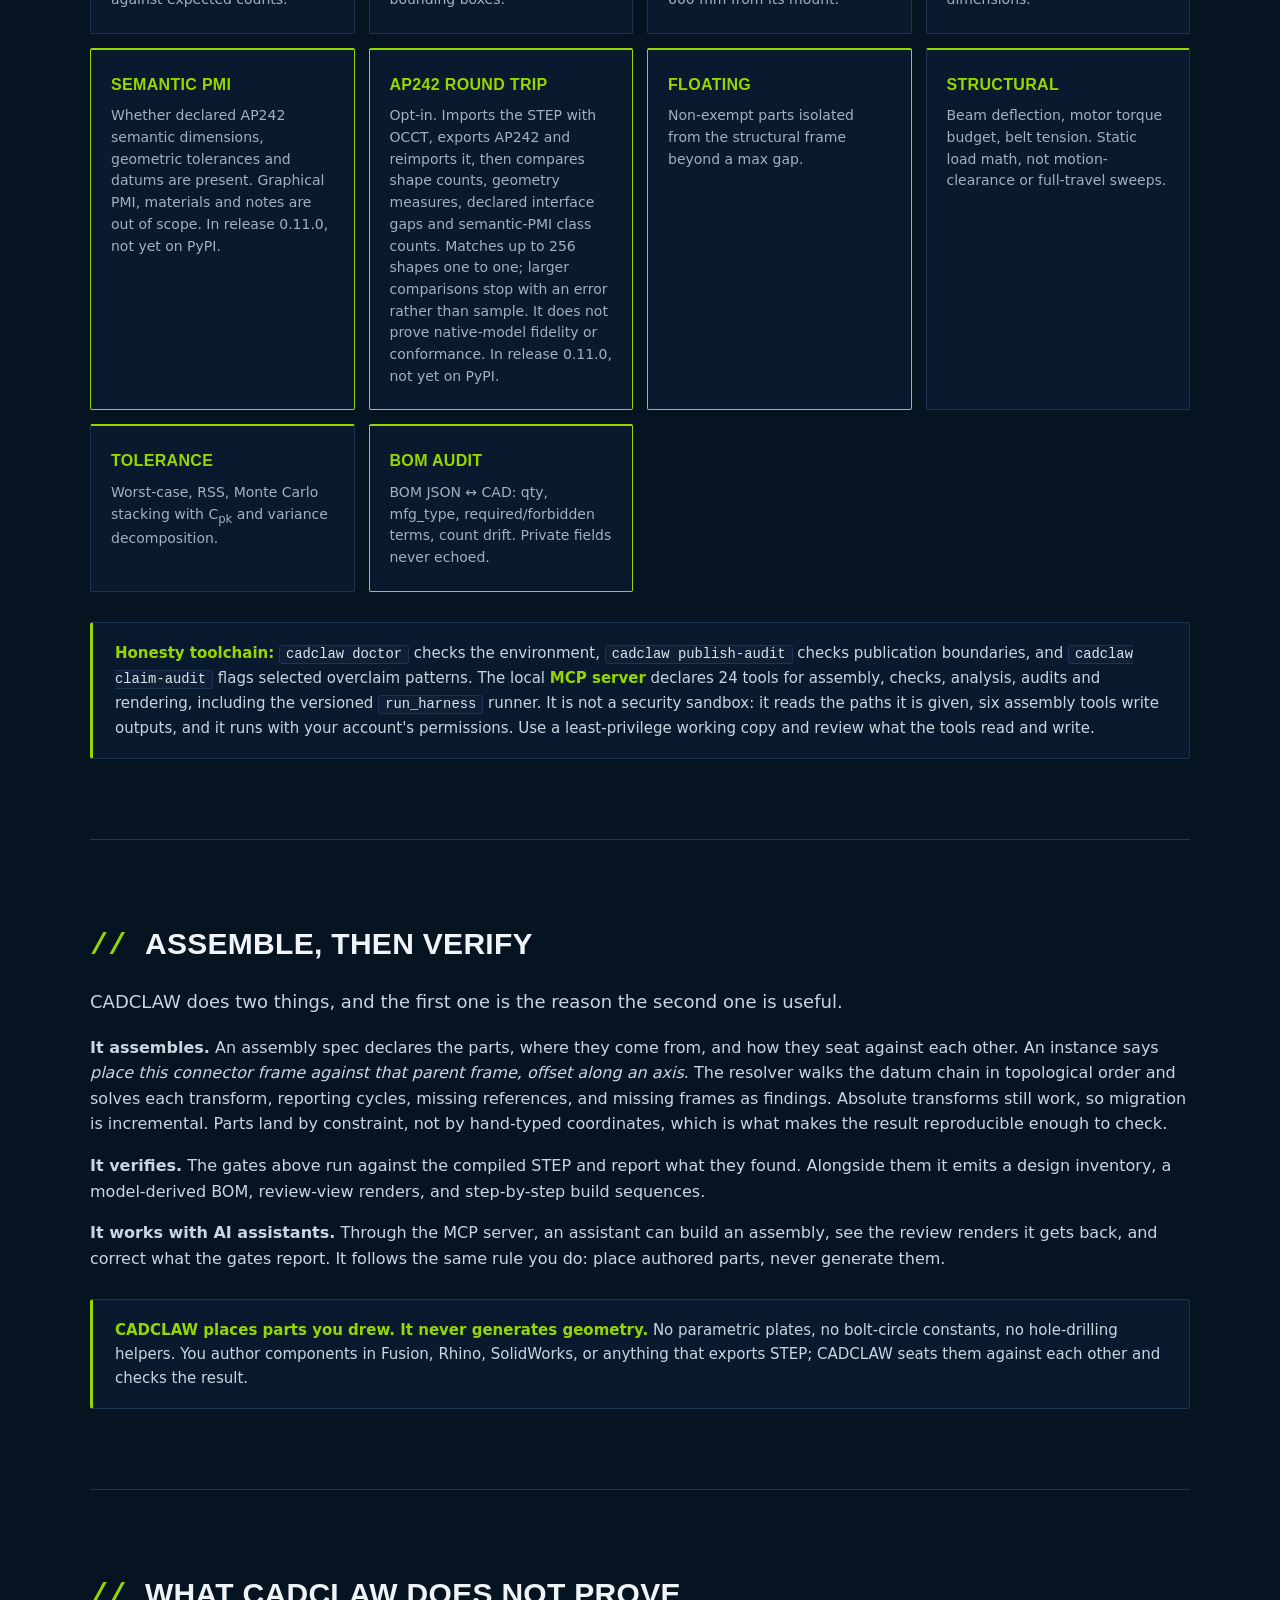
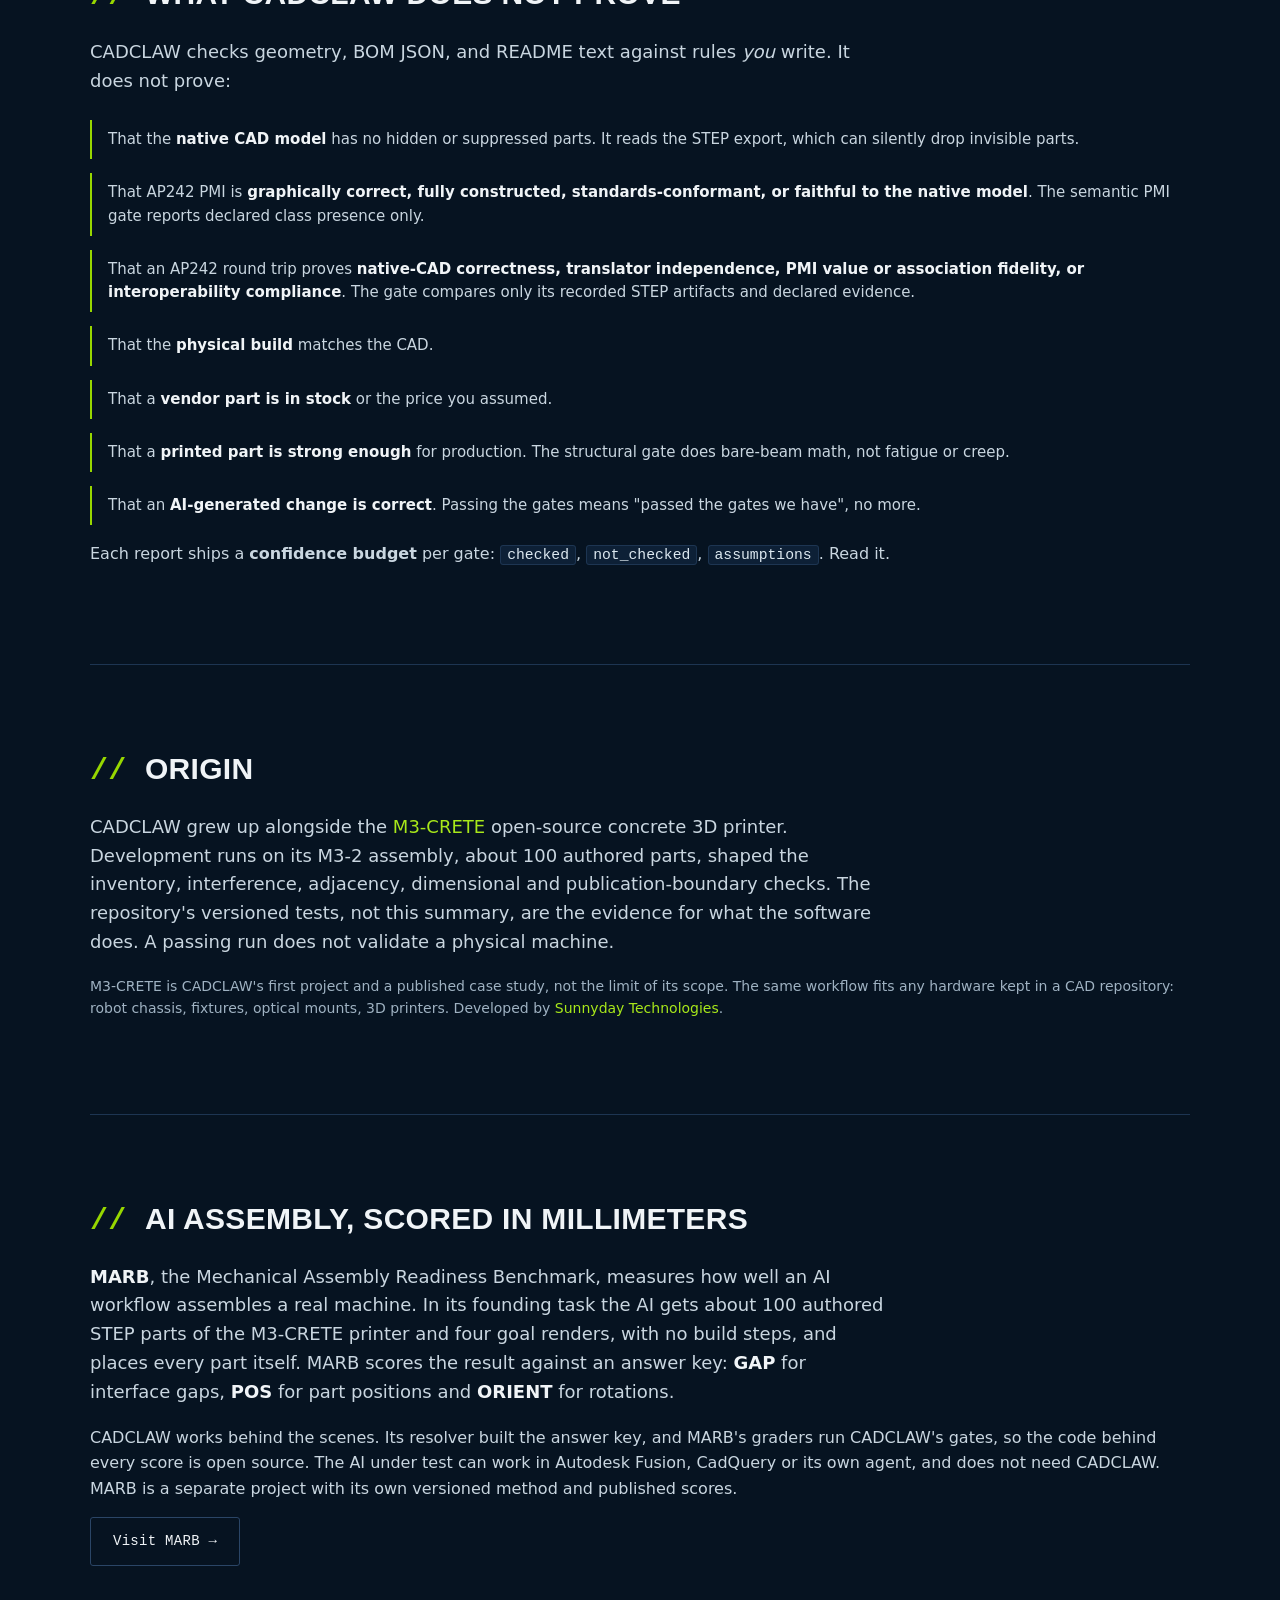
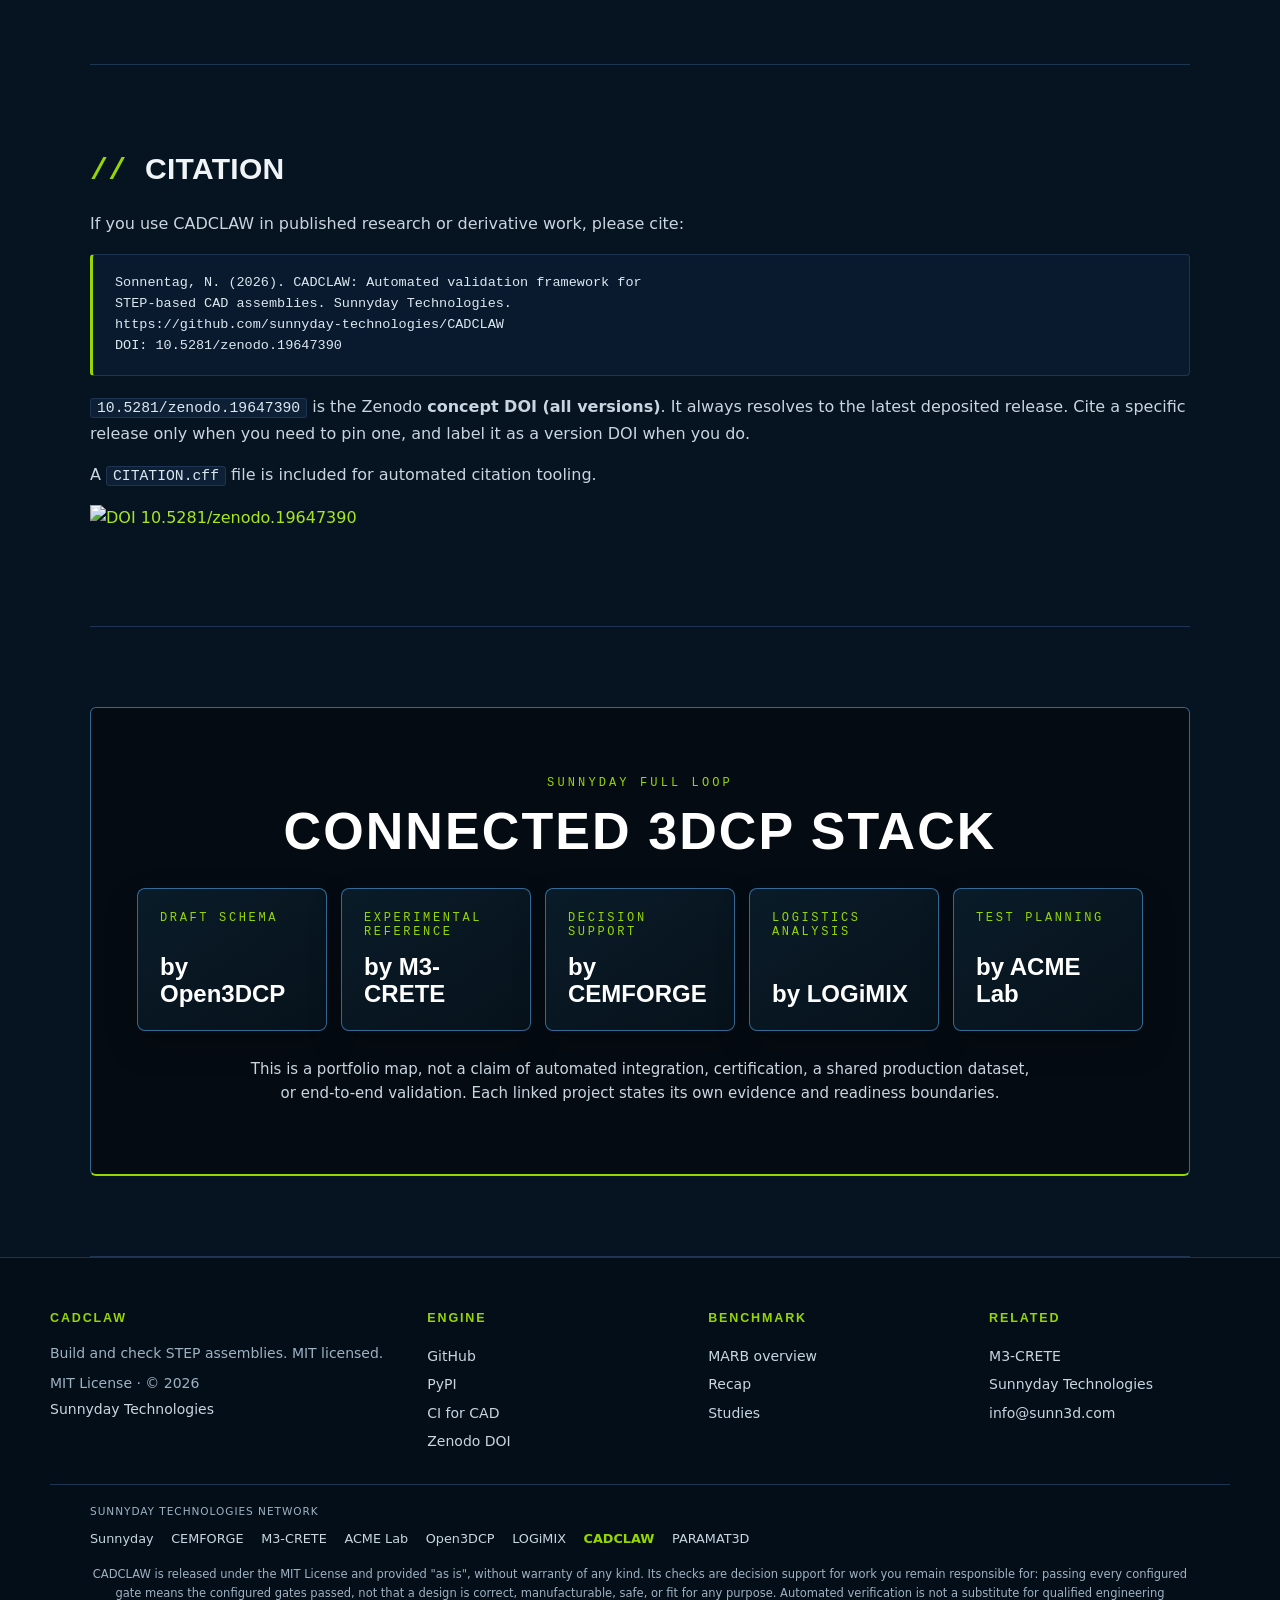
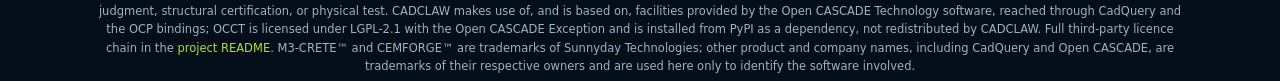
==== commit a285afed: "cadclaw.io: accurate, concise CADCLAW and MARB copy - MARB section: what the benchmark measures and " ====
--- a/docs/index.html
+++ b/docs/index.html
@@ -3,9 +3,9 @@
 <head>
   <meta charset="utf-8" />
   <meta name="viewport" content="width=device-width,initial-scale=1" />
-  <title>CADCLAW — automated verification for STEP assemblies</title>
+  <title>CADCLAW: build and check STEP assemblies</title>
   <meta name="description" content="CADCLAW compiles a declarative spec into a STEP assembly from parts you authored, then runs automated gates over the result: interference, adjacency, floating parts, dimensions, tolerance stacking, and BOM-vs-CAD. Run it locally or in CI. MIT licensed, on PyPI." />
-  <meta property="og:title" content="CADCLAW — automated verification for STEP assemblies" />
+  <meta property="og:title" content="CADCLAW: build and check STEP assemblies" />
   <meta property="og:description" content="Build STEP assemblies from authored parts, then check them automatically. Geometric, structural, tolerance, and BOM gates for mechanical design, runnable in CI or from an MCP-compatible assistant. MIT licensed: pip install cadclaw." />
   <meta property="og:type" content="website" />
   <meta property="og:url" content="https://cadclaw.io" />
@@ -90,7 +90,7 @@
   <section class="hero">
     <div class="hero-copy">
       <h1>Build STEP assemblies.<br/>Check them automatically.</h1>
-      <p class="tag"><strong>CADCLAW</strong> is a Python package for mechanical assemblies. A declarative spec seats your authored STEP parts on connector frames and datum chains, then compiles the assembly. Automated gates check what it built: <strong>interference, adjacency, floating parts, dimensions, tolerance stacking, and BOM-vs-CAD</strong>. Run it at your desk, in CI, or from an MCP-compatible assistant.</p>
+      <p class="tag"><strong>CADCLAW</strong> is an open-source Python toolkit for mechanical assemblies. You declare how your authored STEP parts seat together on connector frames and datum chains. CADCLAW compiles the assembly, then runs automated gates on what it built: <strong>interference, adjacency, floating parts, dimensions, tolerance stacking and BOM-vs-CAD</strong>. Run it at your desk, in CI, or let an AI assistant drive it through the included MCP server.</p>
       <div class="cta-row">
         <a class="cta primary" href="#quick-start">Quick start</a>
         <a class="cta" href="https://github.com/sunnyday-technologies/CADCLAW">GitHub</a>
@@ -106,13 +106,12 @@
   <section id="recent-update" class="section update-section" aria-labelledby="recent-update-title">
     <div class="update-grid">
       <div class="update-copy">
-        <p class="eyebrow">Recent capability update · September 2026</p>
-        <h2 id="recent-update-title">Same measures. Stronger evidence.</h2>
-        <p class="lede">The current CADCLAW and MARB repository update strengthens the path from authored STEP inputs to retained, reviewable evidence. It adds bounded semantic-PMI and opt-in OCCT/XCAF self-roundtrip checks, version-pinned benchmark methods, boxed runtime records, and hashes that connect source, runtime, gates, and evidence.</p>
-        <p>The headline MARB <strong>GAP</strong>, <strong>POS</strong>, and <strong>ORIENT</strong> formulas are unchanged. Stricter validation and version pinning can still change whether a run is accepted.</p>
-        <p class="muted">One private post-merge smoke sample completed the execution, retention, and grading path, then failed its configured native CAD gates. That is pipeline evidence—not a public model ranking, certification, portable-runtime qualification, or physical validation.</p>
+        <p class="eyebrow">September 2026 update</p>
+        <h2 id="recent-update-title">Same scores. Stronger evidence.</h2>
+        <p class="lede">CADCLAW 0.11.0 adds two checks: semantic PMI presence and an opt-in AP242 round trip. MARB now pins each benchmark method to a version and records hashes that tie a result to the exact source, runtime and gates that produced it.</p>
+        <p>The MARB <strong>GAP</strong>, <strong>POS</strong> and <strong>ORIENT</strong> formulas are unchanged, but stricter validation can change whether a run is accepted. This update adds no new benchmark results.</p>
         <div class="cta-row">
-          <a class="cta" href="https://github.com/sunnyday-technologies/CADCLAW/blob/main/docs/cadclaw-marb-original-scope-closeout-2026-09-06.md">Read the bounded closeout record →</a>
+          <a class="cta" href="https://github.com/sunnyday-technologies/CADCLAW/blob/main/docs/cadclaw-marb-original-scope-closeout-2026-09-06.md">Read the closeout record →</a>
         </div>
       </div>
       <figure class="update-figure">
@@ -165,11 +164,11 @@
 
     <div class="gates">
       <div class="gate"><h3>Inventory</h3><p>Missing or extra parts, by bounding-box signature, against expected counts.</p></div>
-      <div class="gate"><h3>Interference</h3><p>Solid-solid overlaps via BRep boolean intersection — not just bbox.</p></div>
-      <div class="gate"><h3>Adjacency</h3><p>Parts that should be near each other but aren't — the motor 600&nbsp;mm from its mount.</p></div>
+      <div class="gate"><h3>Interference</h3><p>Solid-solid overlaps by BRep boolean intersection, not just bounding boxes.</p></div>
+      <div class="gate"><h3>Adjacency</h3><p>Parts that should be near each other but aren't, like a motor 600&nbsp;mm from its mount.</p></div>
       <div class="gate"><h3>Dimensional</h3><p>Wrong thickness, swapped <code>box()</code> args, impossible dimensions.</p></div>
-      <div class="gate new"><h3>PMI_PRESENT_SEMANTIC</h3><p>Unreleased on the development branch: presence or absence of declared AP242 semantic dimensions, geometric tolerances, and datums. Graphical PMI, material assignments, and process/general notes are excluded.</p></div>
-      <div class="gate new"><h3>ROUNDTRIP_STEP</h3><p>Unreleased and opt-in: actual OCCT import, AP242 export, and reimport with bounded checks for CADCLAW's deduplicated renderable-shape count, geometry measures, declared interface gaps, and source-present semantic-PMI class counts. One-to-one matching is limited to 256 shapes; larger equal-count comparisons error rather than sample. It does not prove native-model fidelity or conformance.</p></div>
+      <div class="gate new"><h3>Semantic PMI</h3><p>Whether declared AP242 semantic dimensions, geometric tolerances and datums are present. Graphical PMI, materials and notes are out of scope. In release 0.11.0, not yet on PyPI.</p></div>
+      <div class="gate new"><h3>AP242 round trip</h3><p>Opt-in. Imports the STEP with OCCT, exports AP242 and reimports it, then compares shape counts, geometry measures, declared interface gaps and semantic-PMI class counts. Matches up to 256 shapes one to one; larger comparisons stop with an error rather than sample. It does not prove native-model fidelity or conformance. In release 0.11.0, not yet on PyPI.</p></div>
       <div class="gate new"><h3>Floating</h3><p>Non-exempt parts isolated from the structural frame beyond a max gap.</p></div>
       <div class="gate"><h3>Structural</h3><p>Beam deflection, motor torque budget, belt tension. Static load math, not motion-clearance or full-travel sweeps.</p></div>
       <div class="gate"><h3>Tolerance</h3><p>Worst-case, RSS, Monte Carlo stacking with C<sub>pk</sub> and variance decomposition.</p></div>
@@ -177,7 +176,7 @@
     </div>
 
     <div class="callout">
-      <strong>Honesty toolchain:</strong> <code>cadclaw doctor</code> inspects the configured environment · <code>cadclaw publish-audit</code> checks configured publication boundaries · <code>cadclaw claim-audit</code> flags selected overclaim patterns. The local <strong>MCP server</strong> declares 24 assembly, check, analysis, audit, and render tools, including the stateless versioned <code>run_harness</code> union runner. It is not a security sandbox: path-taking tools read specified files, six assembly tools can write configured outputs, and the server runs with the local process account's permissions. Use a least-privilege working copy and review tool inputs and outputs.
+      <strong>Honesty toolchain:</strong> <code>cadclaw doctor</code> checks the environment, <code>cadclaw publish-audit</code> checks publication boundaries, and <code>cadclaw claim-audit</code> flags selected overclaim patterns. The local <strong>MCP server</strong> declares 24 tools for assembly, checks, analysis, audits and rendering, including the versioned <code>run_harness</code> runner. It is not a security sandbox: it reads the paths it is given, six assembly tools write outputs, and it runs with your account's permissions. Use a least-privilege working copy and review what the tools read and write.
     </div>
   </section>
 
@@ -186,6 +185,7 @@
     <p class="lede">CADCLAW does two things, and the first one is the reason the second one is useful.</p>
     <p><strong>It assembles.</strong> An assembly spec declares the parts, where they come from, and how they seat against each other. An instance says <em>place this connector frame against that parent frame, offset along an axis</em>. The resolver walks the datum chain in topological order and solves each transform, reporting cycles, missing references, and missing frames as findings. Absolute transforms still work, so migration is incremental. Parts land by constraint, not by hand-typed coordinates, which is what makes the result reproducible enough to check.</p>
     <p><strong>It verifies.</strong> The gates above run against the compiled STEP and report what they found. Alongside them it emits a design inventory, a model-derived BOM, review-view renders, and step-by-step build sequences.</p>
+    <p><strong>It works with AI assistants.</strong> Through the MCP server, an assistant can build an assembly, see the review renders it gets back, and correct what the gates report. It follows the same rule you do: place authored parts, never generate them.</p>
     <div class="callout"><strong>CADCLAW places parts you drew. It never generates geometry.</strong> No parametric plates, no bolt-circle constants, no hole-drilling helpers. You author components in Fusion, Rhino, SolidWorks, or anything that exports STEP; CADCLAW seats them against each other and checks the result.</div>
   </section>
 
@@ -193,28 +193,29 @@
     <h2>What CADCLAW does NOT prove</h2>
     <p class="lede">CADCLAW checks geometry, BOM JSON, and README text against rules <em>you</em> write. It does not prove:</p>
     <ul class="not-prove-list">
-      <li>That the <strong>native CAD model</strong> has no hidden or suppressed parts — it reads the STEP export, which can silently drop invisible parts.</li>
-      <li>That AP242 PMI is <strong>graphically correct, fully constructed, standards-conformant, or faithful to the native model</strong> — the semantic PMI gate reports declared class presence only.</li>
-      <li>That an AP242 round trip proves <strong>native-CAD correctness, translator independence, PMI value/association fidelity, or interoperability compliance</strong> — the gate compares only its recorded STEP artifacts and declared evidence.</li>
+      <li>That the <strong>native CAD model</strong> has no hidden or suppressed parts. It reads the STEP export, which can silently drop invisible parts.</li>
+      <li>That AP242 PMI is <strong>graphically correct, fully constructed, standards-conformant, or faithful to the native model</strong>. The semantic PMI gate reports declared class presence only.</li>
+      <li>That an AP242 round trip proves <strong>native-CAD correctness, translator independence, PMI value or association fidelity, or interoperability compliance</strong>. The gate compares only its recorded STEP artifacts and declared evidence.</li>
       <li>That the <strong>physical build</strong> matches the CAD.</li>
       <li>That a <strong>vendor part is in stock</strong> or the price you assumed.</li>
-      <li>That a <strong>printed part is strong enough</strong> for production — the structural gate does bare-beam math, not fatigue or creep.</li>
-      <li>That an <strong>AI-generated change is correct</strong> — passing the gates means "passed the gates we have," no more.</li>
+      <li>That a <strong>printed part is strong enough</strong> for production. The structural gate does bare-beam math, not fatigue or creep.</li>
+      <li>That an <strong>AI-generated change is correct</strong>. Passing the gates means "passed the gates we have", no more.</li>
     </ul>
     <p>Each report ships a <strong>confidence budget</strong> per gate: <code>checked</code>, <code>not_checked</code>, <code>assumptions</code>. Read it.</p>
   </section>
 
   <section id="origin" class="section">
     <h2>Origin</h2>
-    <p class="lede">CADCLAW was developed alongside the <a href="https://m3-crete.com">M3-CRETE</a> open-source concrete 3D printer, a part-dense machine that made the failure modes obvious. Historical development runs motivated the current inventory, interference, adjacency, dimensional, and publication-boundary checks. The repository's versioned tests — not this summary — are the evidence for specific software behavior. CADCLAW does not claim that a finding prevented fabrication cost, that a passing run validates a physical machine, or that historical observations generalize to every assembly.</p>
-    <p class="muted">M3-CRETE is the project CADCLAW was first deployed against and serves as a published case study. It is not the boundary of CADCLAW's scope: the tool applies to anyone driving hardware from a CAD repository, from robotics chassis to fixtures, optical mounts, and prosumer 3D printers. Developed by <a href="https://sunn3d.com">Sunnyday Technologies</a>.</p>
+    <p class="lede">CADCLAW grew up alongside the <a href="https://m3-crete.com">M3-CRETE</a> open-source concrete 3D printer. Development runs on its M3-2 assembly, about 100 authored parts, shaped the inventory, interference, adjacency, dimensional and publication-boundary checks. The repository's versioned tests, not this summary, are the evidence for what the software does. A passing run does not validate a physical machine.</p>
+    <p class="muted">M3-CRETE is CADCLAW's first project and a published case study, not the limit of its scope. The same workflow fits any hardware kept in a CAD repository: robot chassis, fixtures, optical mounts, 3D printers. Developed by <a href="https://sunn3d.com">Sunnyday Technologies</a>.</p>
   </section>
 
   <section id="marb" class="section dark">
-    <h2>MARB uses CADCLAW as its grader</h2>
-    <p class="lede">The <strong>Mechanical Assembly Readiness Benchmark</strong> is a separate project. It grades how AI workflows assemble a multi-part machine in CAD, and it imports CADCLAW's gates as its automated grader. That is what makes its scores checkable: the grader is MIT licensed and published on PyPI, so anyone can install it and re-run a result rather than take a published number on faith. The benchmark, its versioned method, and every published score live at <a href="https://marb.cadclaw.io/">marb.cadclaw.io</a>.</p>
+    <h2>AI assembly, scored in millimeters</h2>
+    <p class="lede"><strong>MARB</strong>, the Mechanical Assembly Readiness Benchmark, measures how well an AI workflow assembles a real machine. In its founding task the AI gets about 100 authored STEP parts of the M3-CRETE printer and four goal renders, with no build steps, and places every part itself. MARB scores the result against an answer key: <strong>GAP</strong> for interface gaps, <strong>POS</strong> for part positions and <strong>ORIENT</strong> for rotations.</p>
+    <p>CADCLAW works behind the scenes. Its resolver built the answer key, and MARB's graders run CADCLAW's gates, so the code behind every score is open source. The AI under test can work in Autodesk Fusion, CadQuery or its own agent, and does not need CADCLAW. MARB is a separate project with its own versioned method and published scores.</p>
     <div class="cta-row">
-      <a class="cta" href="https://marb.cadclaw.io/">MARB, the benchmark graded by CADCLAW →</a>
+      <a class="cta" href="https://marb.cadclaw.io/">Visit MARB →</a>
     </div>
   </section>
 
@@ -251,7 +252,7 @@
   <div class="foot-grid">
     <div>
       <h4>CADCLAW</h4>
-      <p>Automated verification for STEP assemblies. MIT licensed.</p>
+      <p>Build and check STEP assemblies. MIT licensed.</p>
       <p class="muted">MIT License · © 2026 <a href="https://sunn3d.com">Sunnyday Technologies</a></p>
     </div>
     <div>
--- a/docs/styles.css
+++ b/docs/styles.css
@@ -731,3 +731,199 @@
 pre.code .k { color: #013a73; }       /* keywords (was bright green) */
 pre.code .c { color: #2f6b1e; }       /* values / strings (was bright green) */
 pre.code .o { color: #9a6a00; }       /* numbers / operators (was pale tan) */
+
+/* 2026-11-04: Sunnyday dark navy theme, shared with sunn3d.com.
+   Supersedes the 2026-05-07 light refresh above. The background ("Seat") is a generic
+   wireframe assembly that backs out along its mating axes and re-seats on lime connector
+   frames, in build order: static SVG layers (media/sdt-seat-*.svg) moved by CSS
+   transforms, so the JSON-LD-only script policy is unchanged. Tokens: bg #061321, panel #0b1c30, line #1d3552,
+   headings #f0f4f7, text #c9d6e0, muted #9fb2c2, link #a8e81a, accent #97d700. */
+:root {
+  color-scheme: dark;
+  --navy-deep: #061321;
+  --navy-2: #0b1c30;
+  --navy-3: #2a4566;
+  --navy-glow: rgba(151, 215, 0, 0.06);
+  --green: #97d700;
+  --green-hi: #c9f56a;
+  --ink: #f0f4f7;
+  --ink-dim: #c9d6e0;
+  --ink-faint: #9fb2c2;
+  --rule: #1d3552;
+  --rule-soft: #1d3552;
+  --code-bg: #0d2036;
+  --panel: rgba(11, 28, 48, 0.88);
+  --link: #a8e81a;
+}
+
+html { color: #c9d6e0; }
+body { background: transparent; color: #c9d6e0; }
+::selection { background: #97d700; color: #061321; }
+
+/* Navy glow and a faint 40 px grid fixed to the viewport, with the seated assembly in the
+   lower right: the base plate on html, the four moving parts on the html/body pseudo-elements.
+   Under 720 px the assembly is smaller and fainter; reduced motion shows it seated and still. */
+html {
+  background:
+    url("media/sdt-seat-base.svg") right 2vw bottom 3vh / auto min(80vh, 660px) no-repeat,
+    linear-gradient(rgba(169, 203, 239, 0.035) 1px, transparent 1px) 0 0 / 40px 40px,
+    linear-gradient(90deg, rgba(169, 203, 239, 0.035) 1px, transparent 1px) 0 0 / 40px 40px,
+    radial-gradient(1100px 560px at 80% -8%, rgba(1, 58, 115, 0.55), rgba(1, 58, 115, 0) 70%),
+    radial-gradient(900px 620px at -10% 45%, rgba(1, 58, 115, 0.26), rgba(1, 58, 115, 0) 70%),
+    linear-gradient(180deg, #061321, #040d18) #061321;
+  background-attachment: fixed;
+}
+html::before, html::after, body::before, body::after {
+  content: "";
+  position: fixed;
+  inset: auto;
+  right: 2vw;
+  bottom: 3vh;
+  height: min(80vh, 660px);
+  aspect-ratio: 531.2 / 684.7;
+  z-index: -1;
+  pointer-events: none;
+  background: center / 100% 100% no-repeat;
+  animation: 36s cubic-bezier(.45,0,.25,1) infinite;
+  will-change: transform;
+}
+html::after { background-image: url("media/sdt-seat-post-l.svg"); animation-name: sdt-seat-post-l; }
+body::before { background-image: url("media/sdt-seat-post-r.svg"); animation-name: sdt-seat-post-r; }
+body::after { background-image: url("media/sdt-seat-beam.svg"); animation-name: sdt-seat-beam; }
+html::before { background-image: url("media/sdt-seat-bolts.svg"); animation-name: sdt-seat-bolts; }
+@keyframes sdt-seat-bolts {
+  0%, 28% { transform: none; }
+  36%, 84% { transform: translate3d(0.00%, -27.75%, 0); }
+  92%, 100% { transform: none; }
+}
+@keyframes sdt-seat-beam {
+  0%, 33% { transform: none; }
+  41%, 79% { transform: translate3d(0.00%, -16.06%, 0); }
+  87%, 100% { transform: none; }
+}
+@keyframes sdt-seat-post-l {
+  0%, 38% { transform: none; }
+  46%, 74% { transform: translate3d(-14.67%, -6.57%, 0); }
+  82%, 100% { transform: none; }
+}
+@keyframes sdt-seat-post-r {
+  0%, 38% { transform: none; }
+  46%, 74% { transform: translate3d(14.67%, 6.57%, 0); }
+  82%, 100% { transform: none; }
+}
+@media (max-width: 719px) {
+  html { background-size: auto 44vh, 40px 40px, 40px 40px, auto, auto, auto; background-position: right -14vw bottom 2vh, 0 0, 0 0, 0 0, 0 0, 0 0; }
+  html::before, html::after, body::before, body::after { height: 44vh; right: -14vw; bottom: 2vh; opacity: 0.6; }
+}
+@media (prefers-reduced-motion: reduce) {
+  html::before, html::after, body::before, body::after { animation: none; }
+}
+
+/* Header: dark glass with a lime hairline. */
+.nav {
+  background: rgba(6, 19, 33, 0.86);
+  border-bottom-color: #1d3552;
+  -webkit-backdrop-filter: blur(10px);
+  backdrop-filter: blur(10px);
+  box-shadow: 0 1px 0 rgba(151, 215, 0, 0.35), 0 10px 30px rgba(0, 0, 0, 0.3);
+}
+.nav nav a { color: #c9d6e0; }
+.nav nav a:hover { color: #97d700; }
+.nav nav a.ghost { color: #a8e81a; border-color: #2a4566; }
+.nav nav a.ghost:hover { background: #97d700; color: #061321; border-color: #97d700; }
+
+.hero,
+.strip,
+.section,
+.sdt-portfolio-loop,
+footer { border-color: #1d3552; }
+
+/* Text */
+.hero h1,
+.section h2,
+.audience-card h3,
+main.pillar-content :is(h1, h2, h3) { color: #f0f4f7; }
+.section h3,
+.gate h3,
+.foot-grid h4 { color: #97d700; }
+.tag,
+.lede,
+.audience p,
+.audience-card p,
+.not-prove-list li,
+.muted-strip { color: #c9d6e0; }
+.gate p,
+.foot-grid p,
+.muted,
+.caption,
+.output-media .caption,
+.sub,
+.eyebrow { color: #9fb2c2; }
+.lede strong,
+.not-prove-list li strong,
+.origin li strong { color: #f0f4f7; }
+
+/* Links */
+a,
+.hero h1::before { color: #a8e81a; }
+a:hover { color: #c9f56a; }
+.foot-grid a { color: #c9d6e0; }
+.foot-grid a:hover { color: #97d700; }
+
+/* Buttons */
+.cta { color: #f0f4f7; border-color: #2a4566; }
+.cta:hover { color: #97d700; border-color: #97d700; }
+.cta.primary { background: #97d700; color: #061321; border-color: #97d700; }
+.cta.primary:hover { background: #c9f56a; border-color: #c9f56a; color: #061321; }
+.badge { color: #061321; }
+
+/* Panels */
+.gate,
+.callout,
+.audience-card,
+.output-media,
+pre.code {
+  background: rgba(11, 28, 48, 0.88);
+  border-color: #1d3552;
+}
+.gate { border-top-color: #97d700; }
+.gate.new { border-color: #97d700; }
+.callout,
+pre.code { border-left-color: #97d700; }
+.callout { color: #c9d6e0; }
+.callout strong { color: #97d700; }
+.section.dark { background: transparent; }
+.update-figure {
+  background: rgba(11, 28, 48, 0.88);
+  border-color: #1d3552;
+  box-shadow: 0 18px 55px rgba(0, 0, 0, 0.45);
+}
+.update-figure figcaption { color: #9fb2c2; }
+
+/* Code */
+code { background: #0d2036; color: #dce8f0; border-color: #1d3552; }
+pre.code { color: #dce8f0; }
+pre.code code { background: none; border: none; color: inherit; }
+pre.code .g { color: #8da3b5; }
+pre.code .k { color: #a8e81a; }
+pre.code .c { color: #9ed36a; }
+pre.code .o { color: #e6c46a; }
+main.pillar-content code { background: #0d2036; }
+main.pillar-content pre { background: rgba(4, 13, 24, 0.82); border: 1px solid #1d3552; }
+main.pillar-content pre code { background: transparent; }
+main.pillar-content :is(th, td) { border-color: #1d3552; }
+main.pillar-content th { background: rgba(16, 36, 59, 0.9); color: #f0f4f7; }
+main.pillar-content table { background: rgba(11, 28, 48, 0.88); }
+main.pillar-content blockquote { border-left-color: #97d700; }
+main.pillar-content hr { border-top-color: #1d3552; }
+
+/* Footer */
+footer { background: rgba(4, 13, 24, 0.78); }
+footer .sdt-netfooter { border-top-color: #1d3552; color: #9fb2c2; }
+footer .sdt-netfooter .sdt-netfooter__label { opacity: 1; color: #9fb2c2; }
+footer .sdt-netfooter a { opacity: 1; color: #c9d6e0; }
+footer .sdt-netfooter a:hover,
+footer .sdt-netfooter a[aria-current="page"] { color: #97d700; }
+
+/* Long inline code wraps instead of widening the page on phones. */
+:not(pre) > code { overflow-wrap: anywhere; }
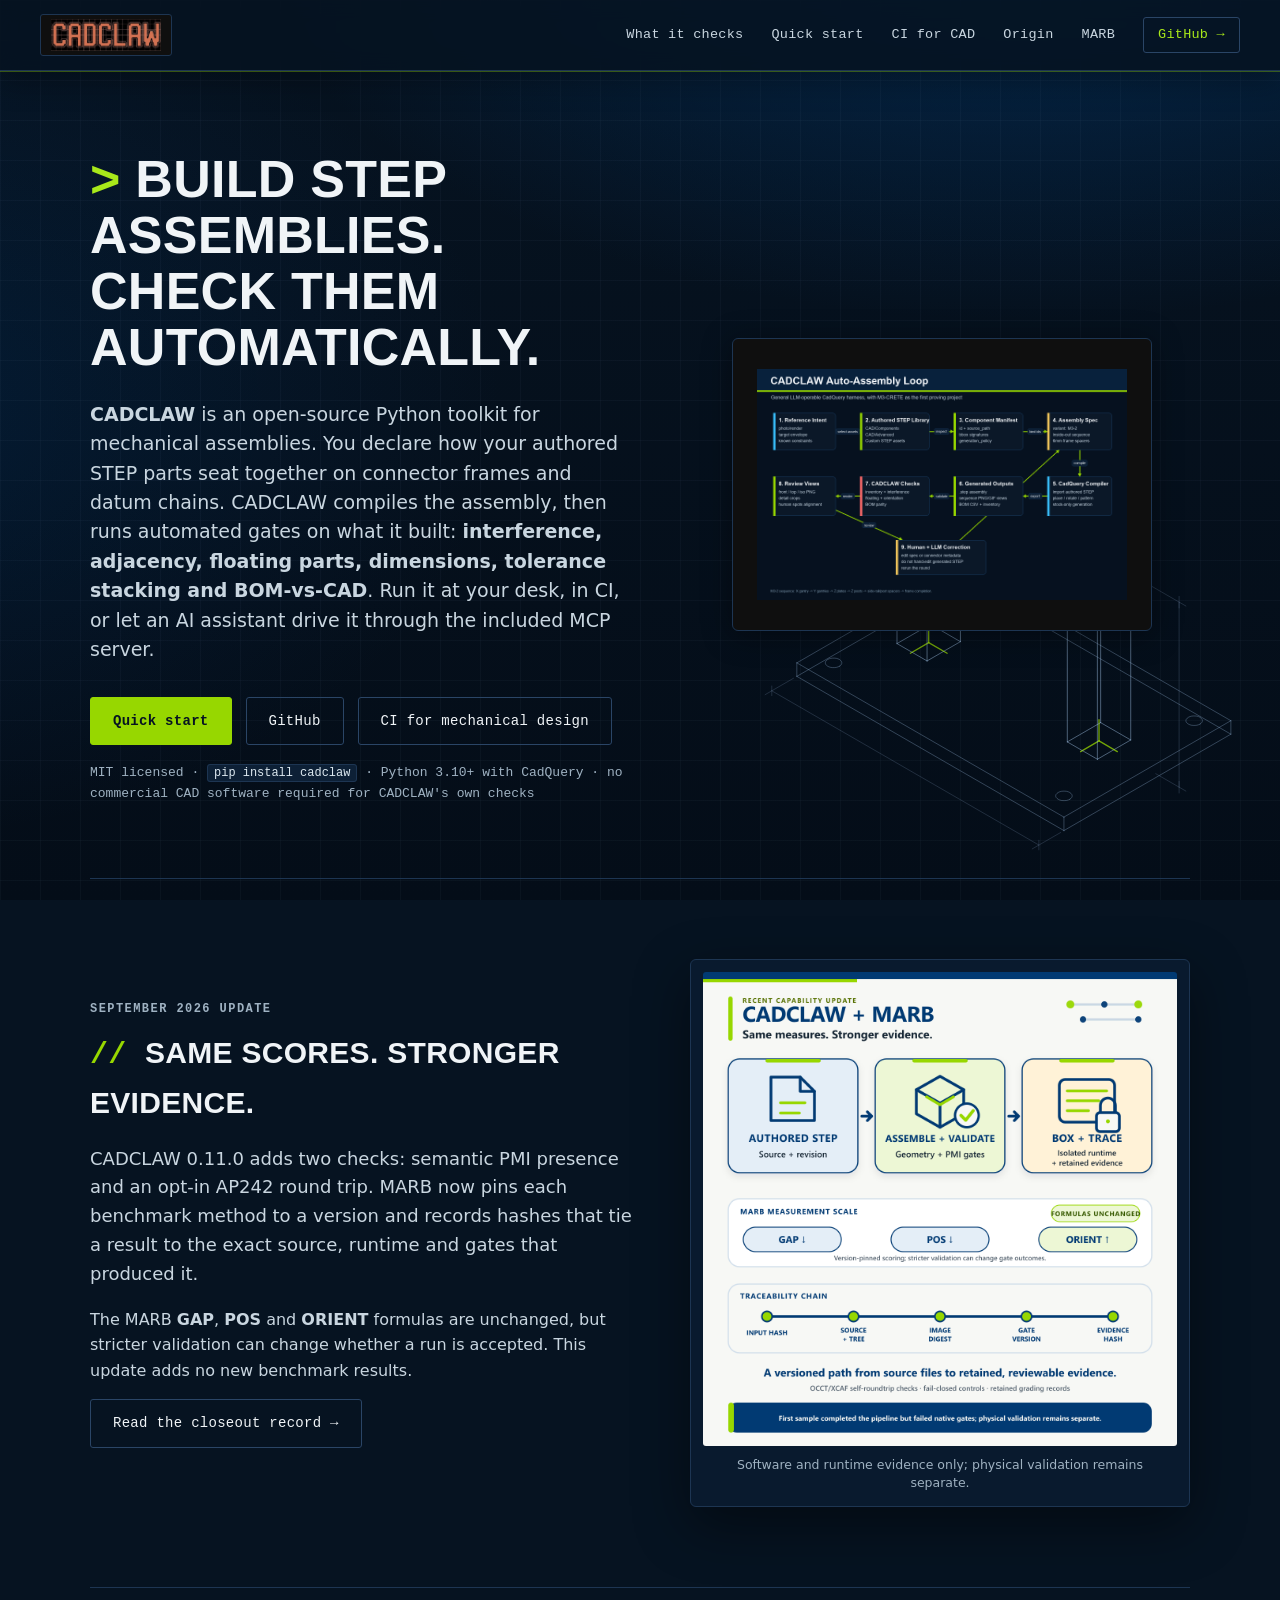
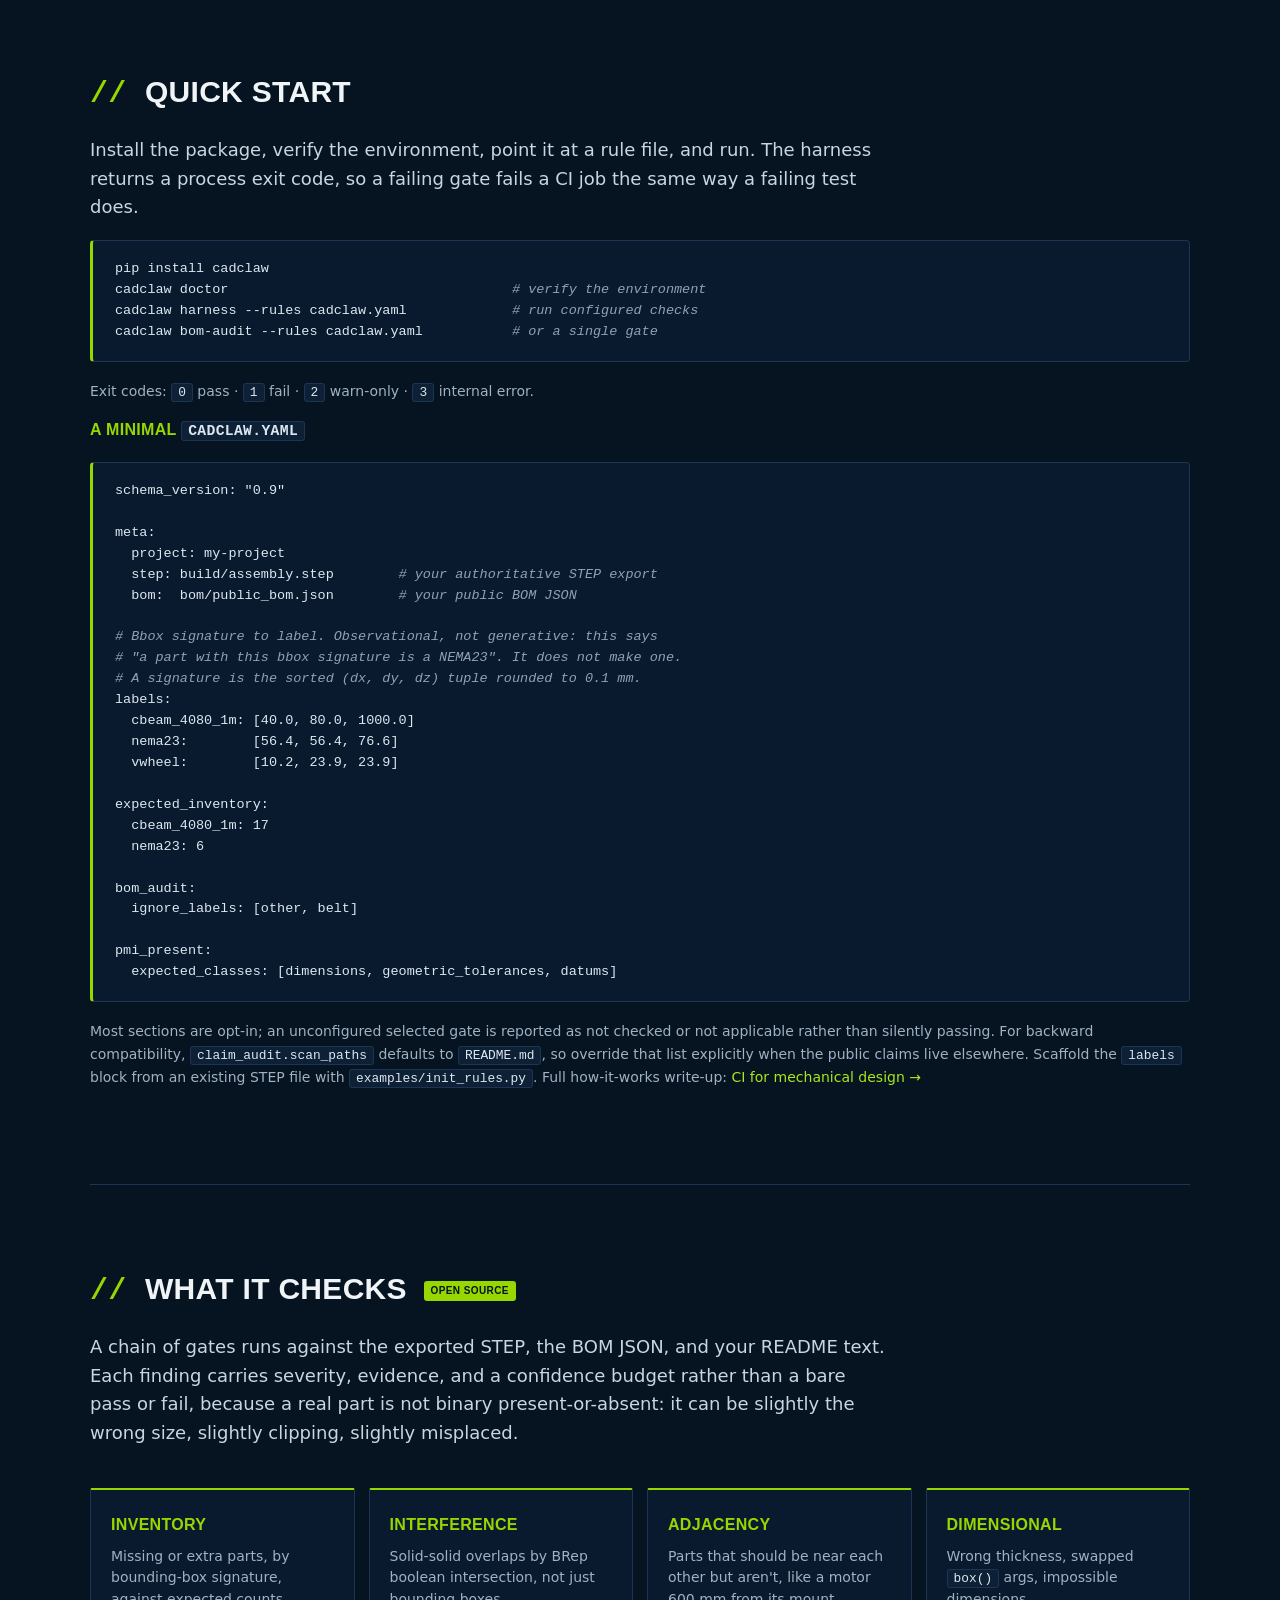
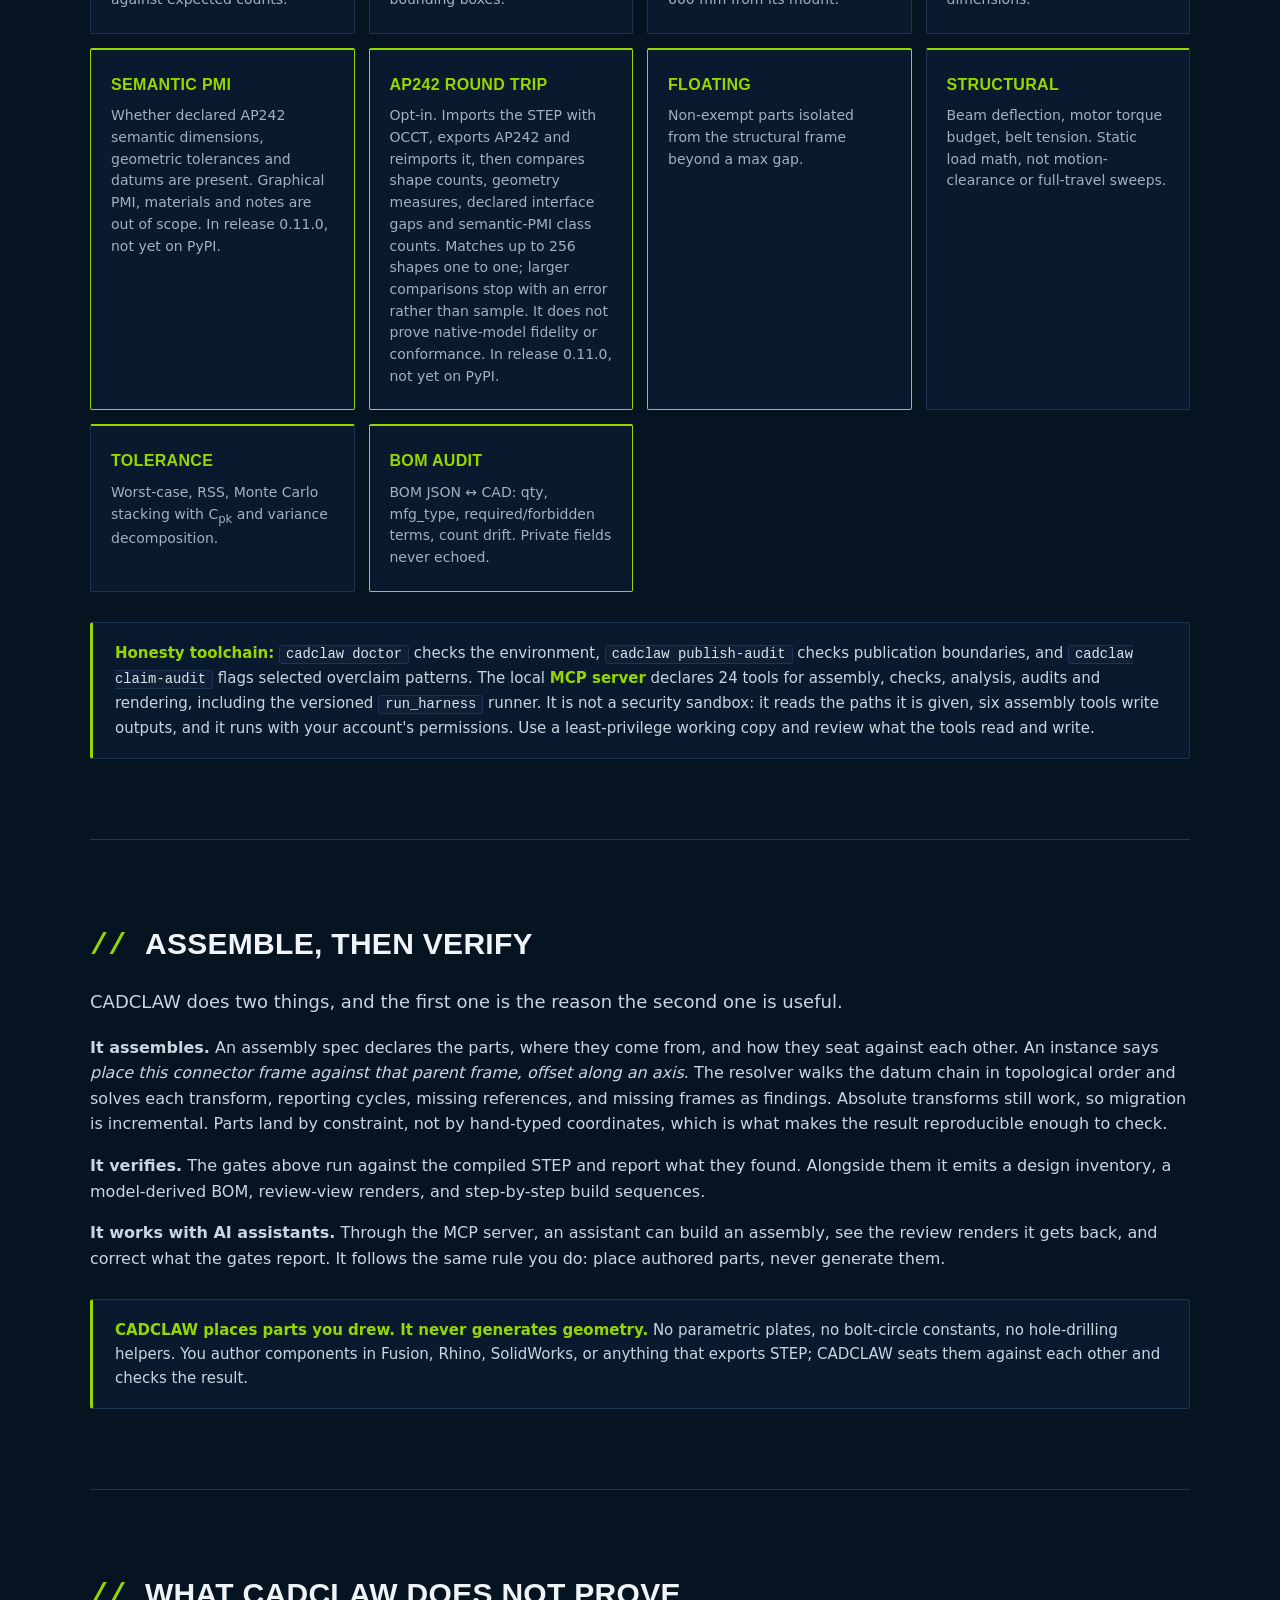
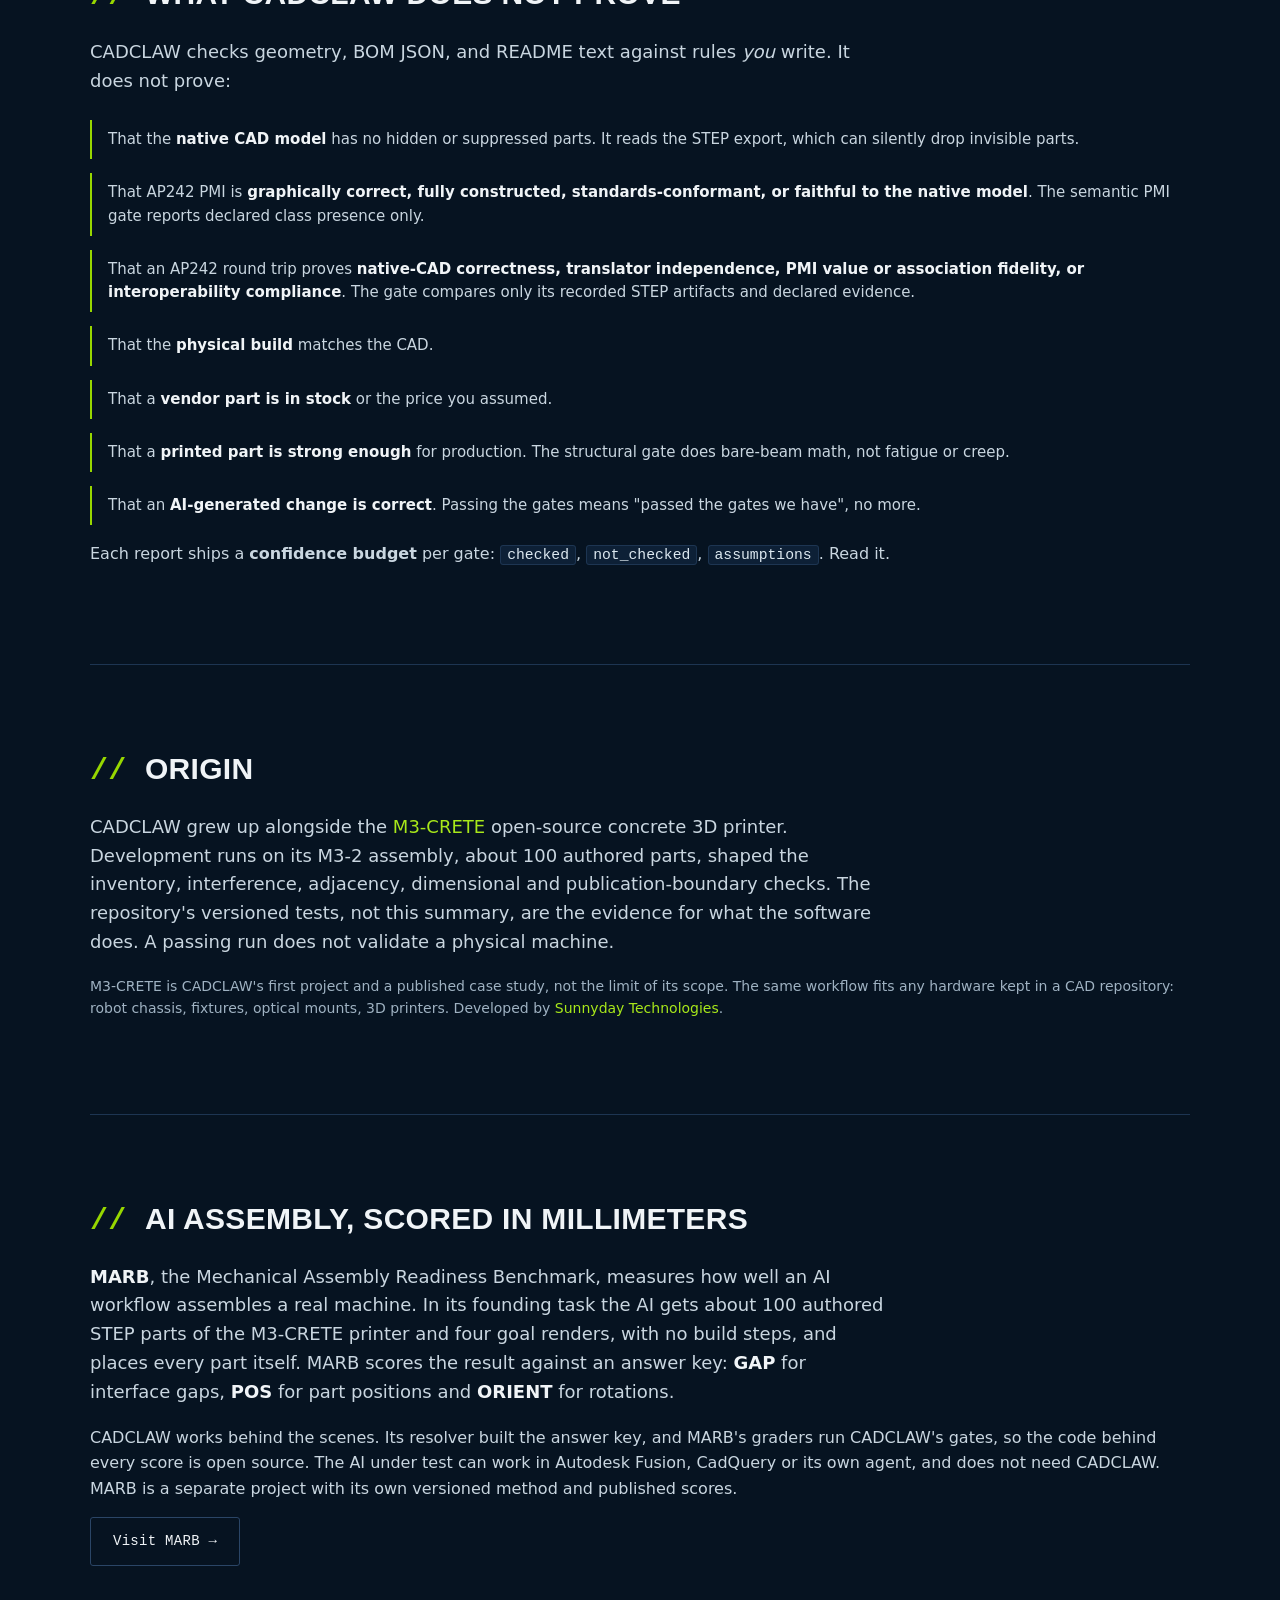
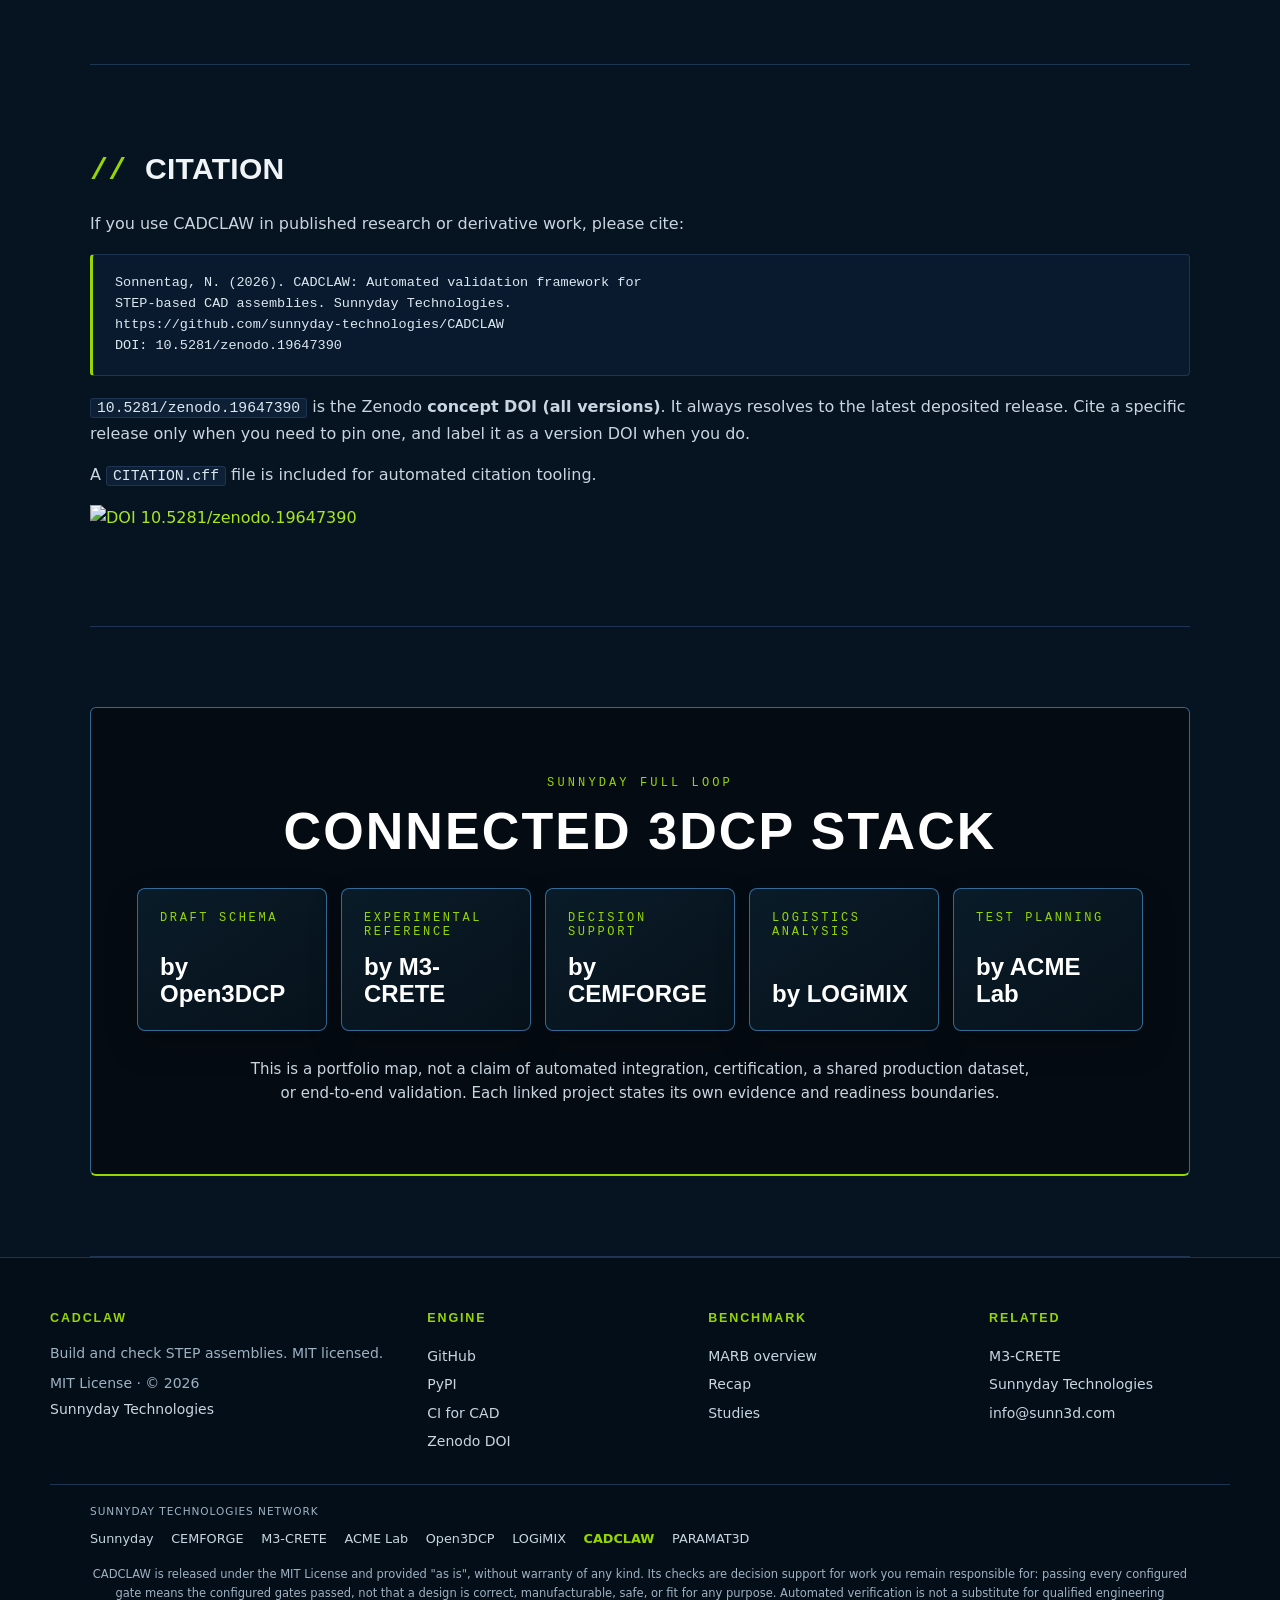
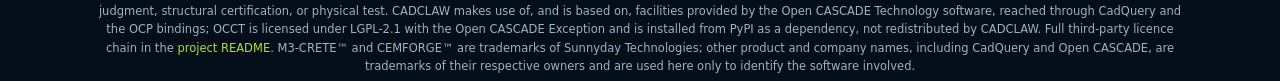
==== commit ac1baee8: "Merge 53470c6544c55d874a52f83b9d8c3f415ebac3f1 into d6d371b154abfa011f843ede9f6d150119ef42c4" ====
--- a/docs/index.html
+++ b/docs/index.html
@@ -28,7 +28,7 @@
         "applicationCategory": "DeveloperApplication",
         "applicationSubCategory": "CAD assembly automation / mechanical engineering QA",
         "operatingSystem": "Cross-platform (Windows, macOS, Linux)",
-        "softwareVersion": "0.10.0",
+        "softwareVersion": "0.11.0",
         "programmingLanguage": "Python",
         "downloadUrl": "https://pypi.org/project/cadclaw/",
         "installUrl": "https://pypi.org/project/cadclaw/",
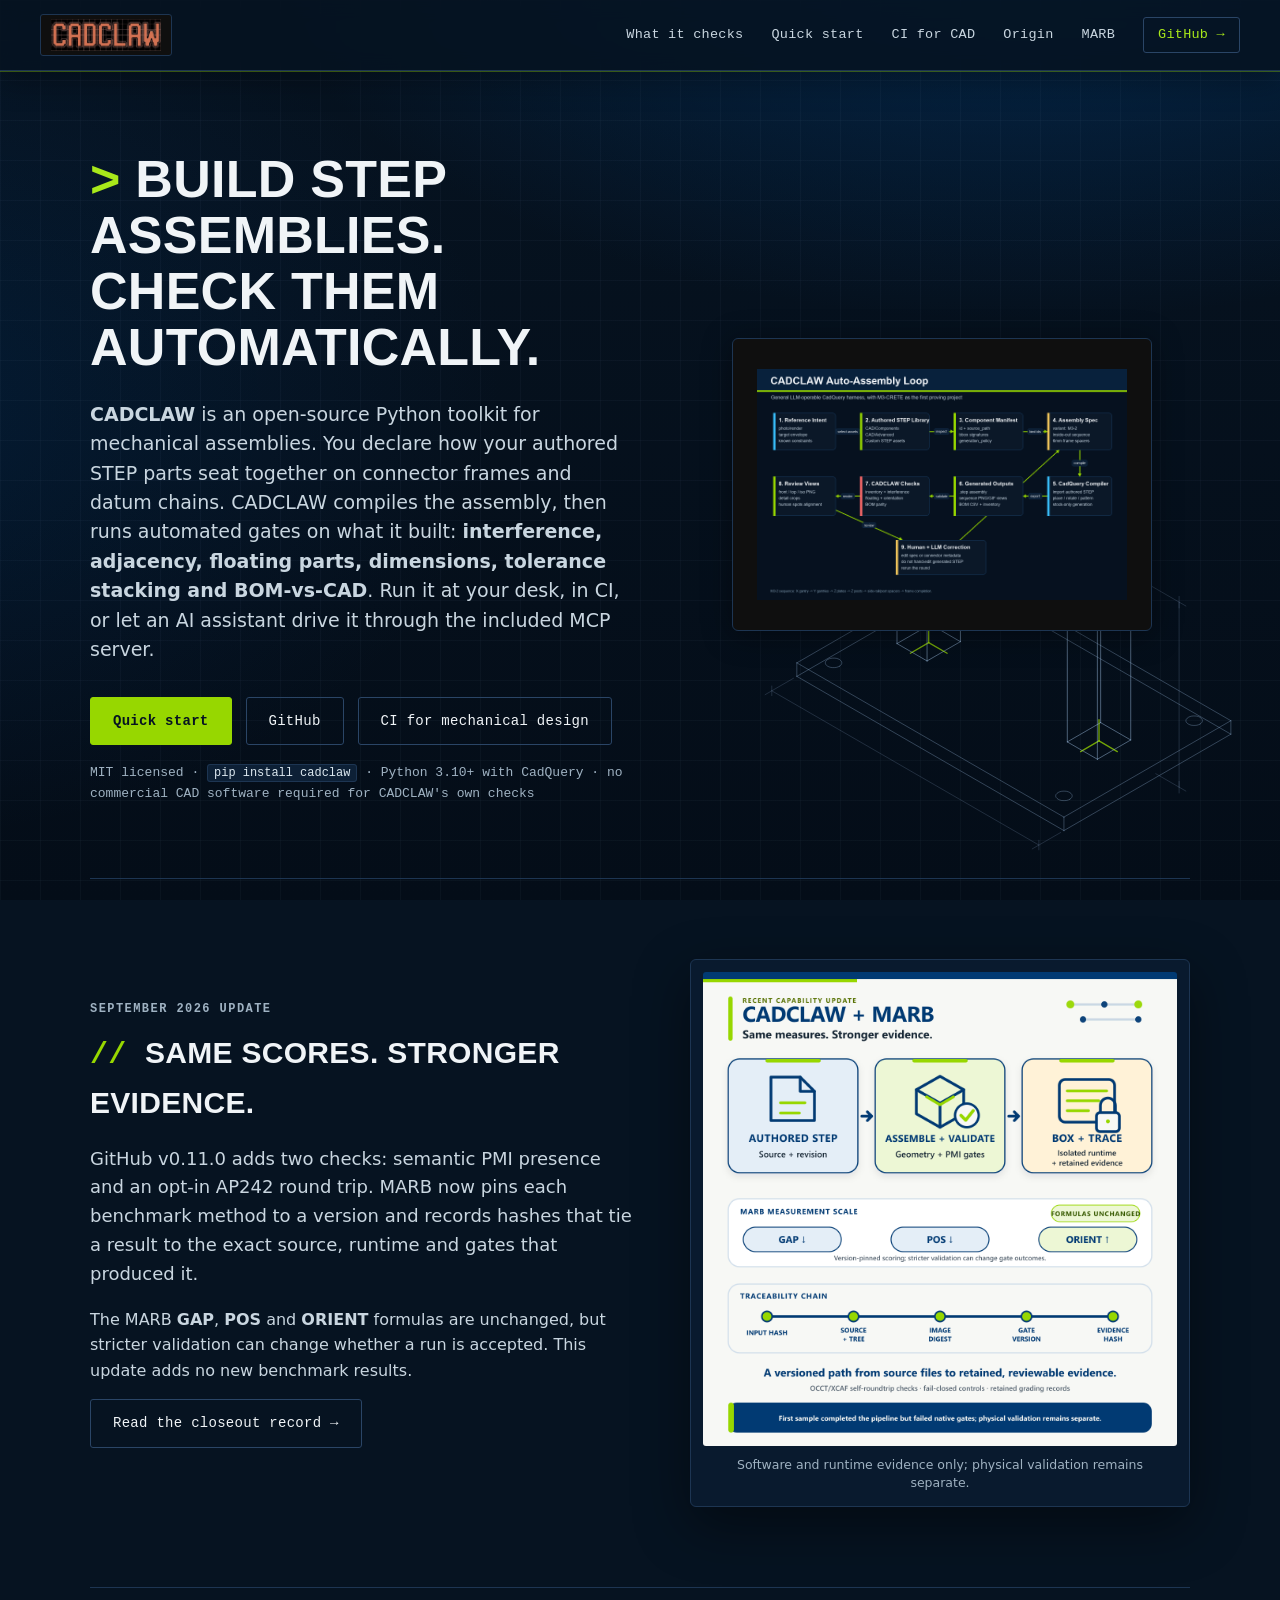
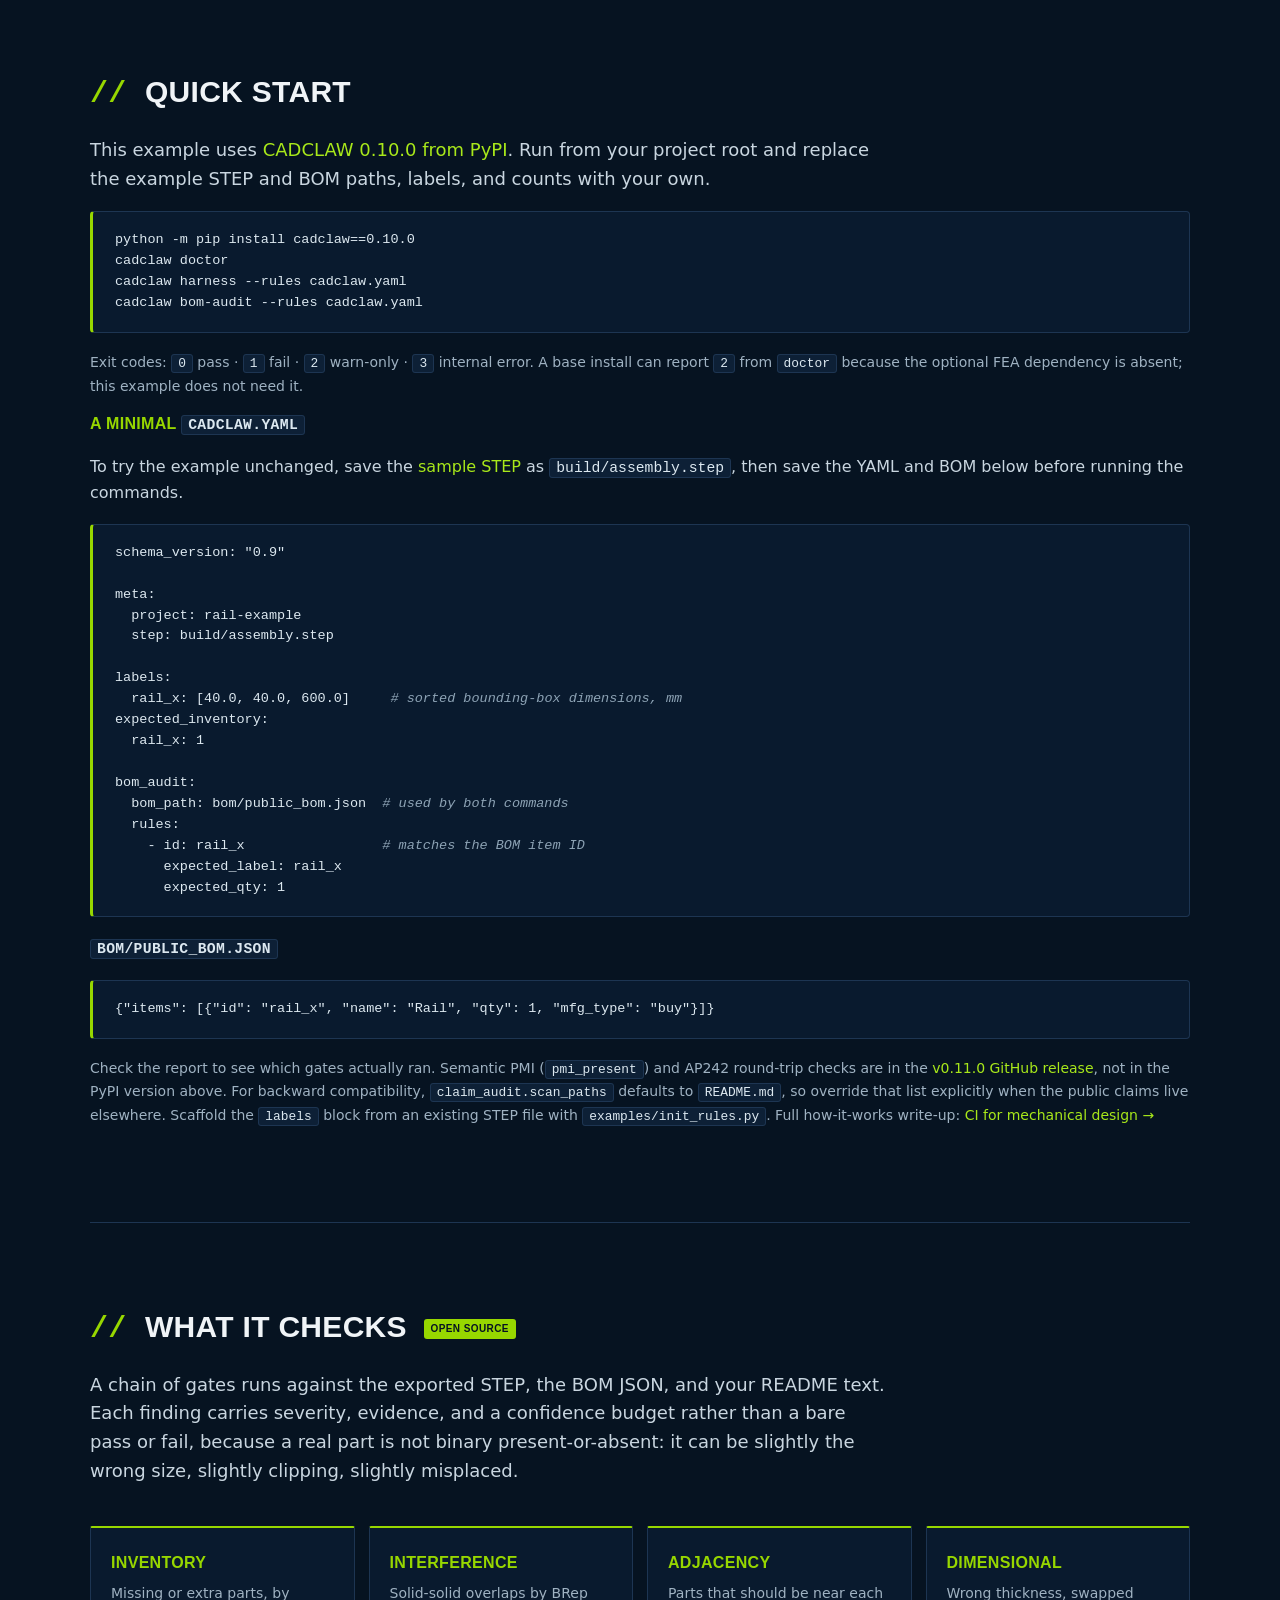
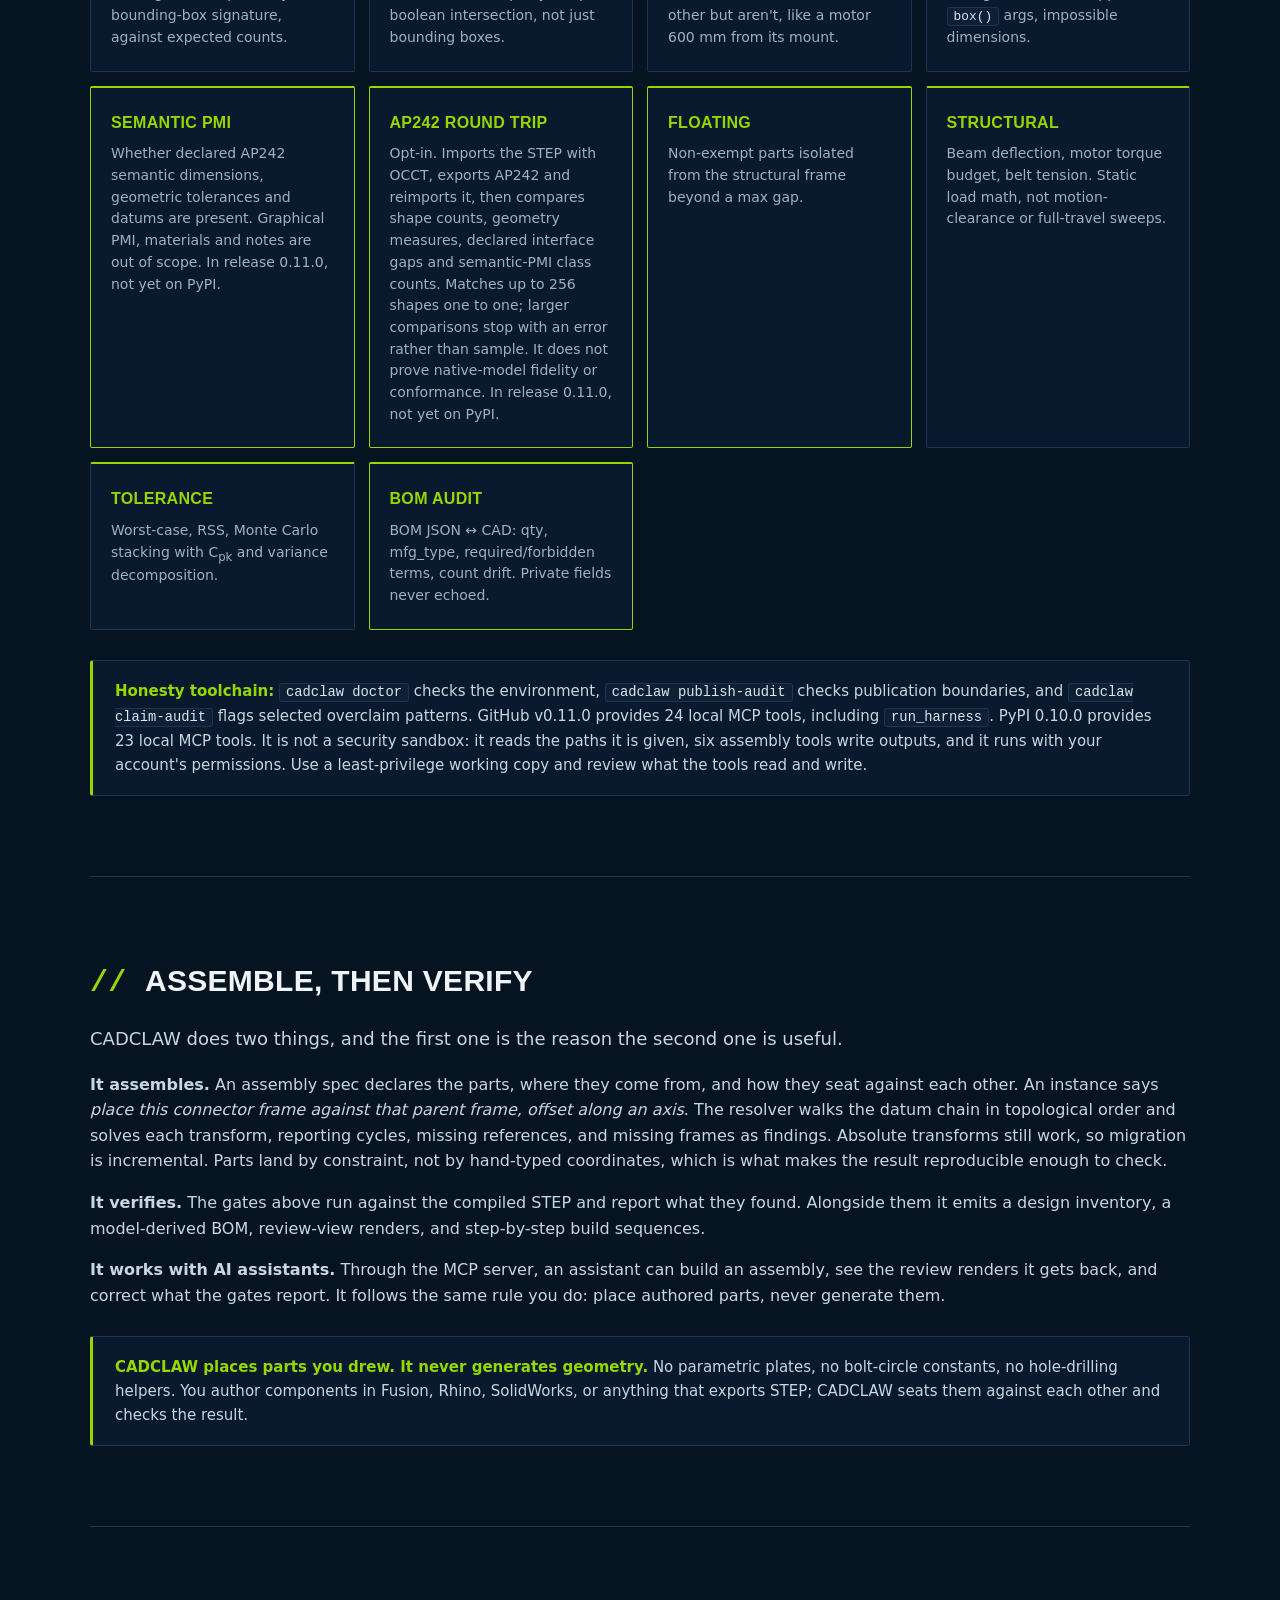
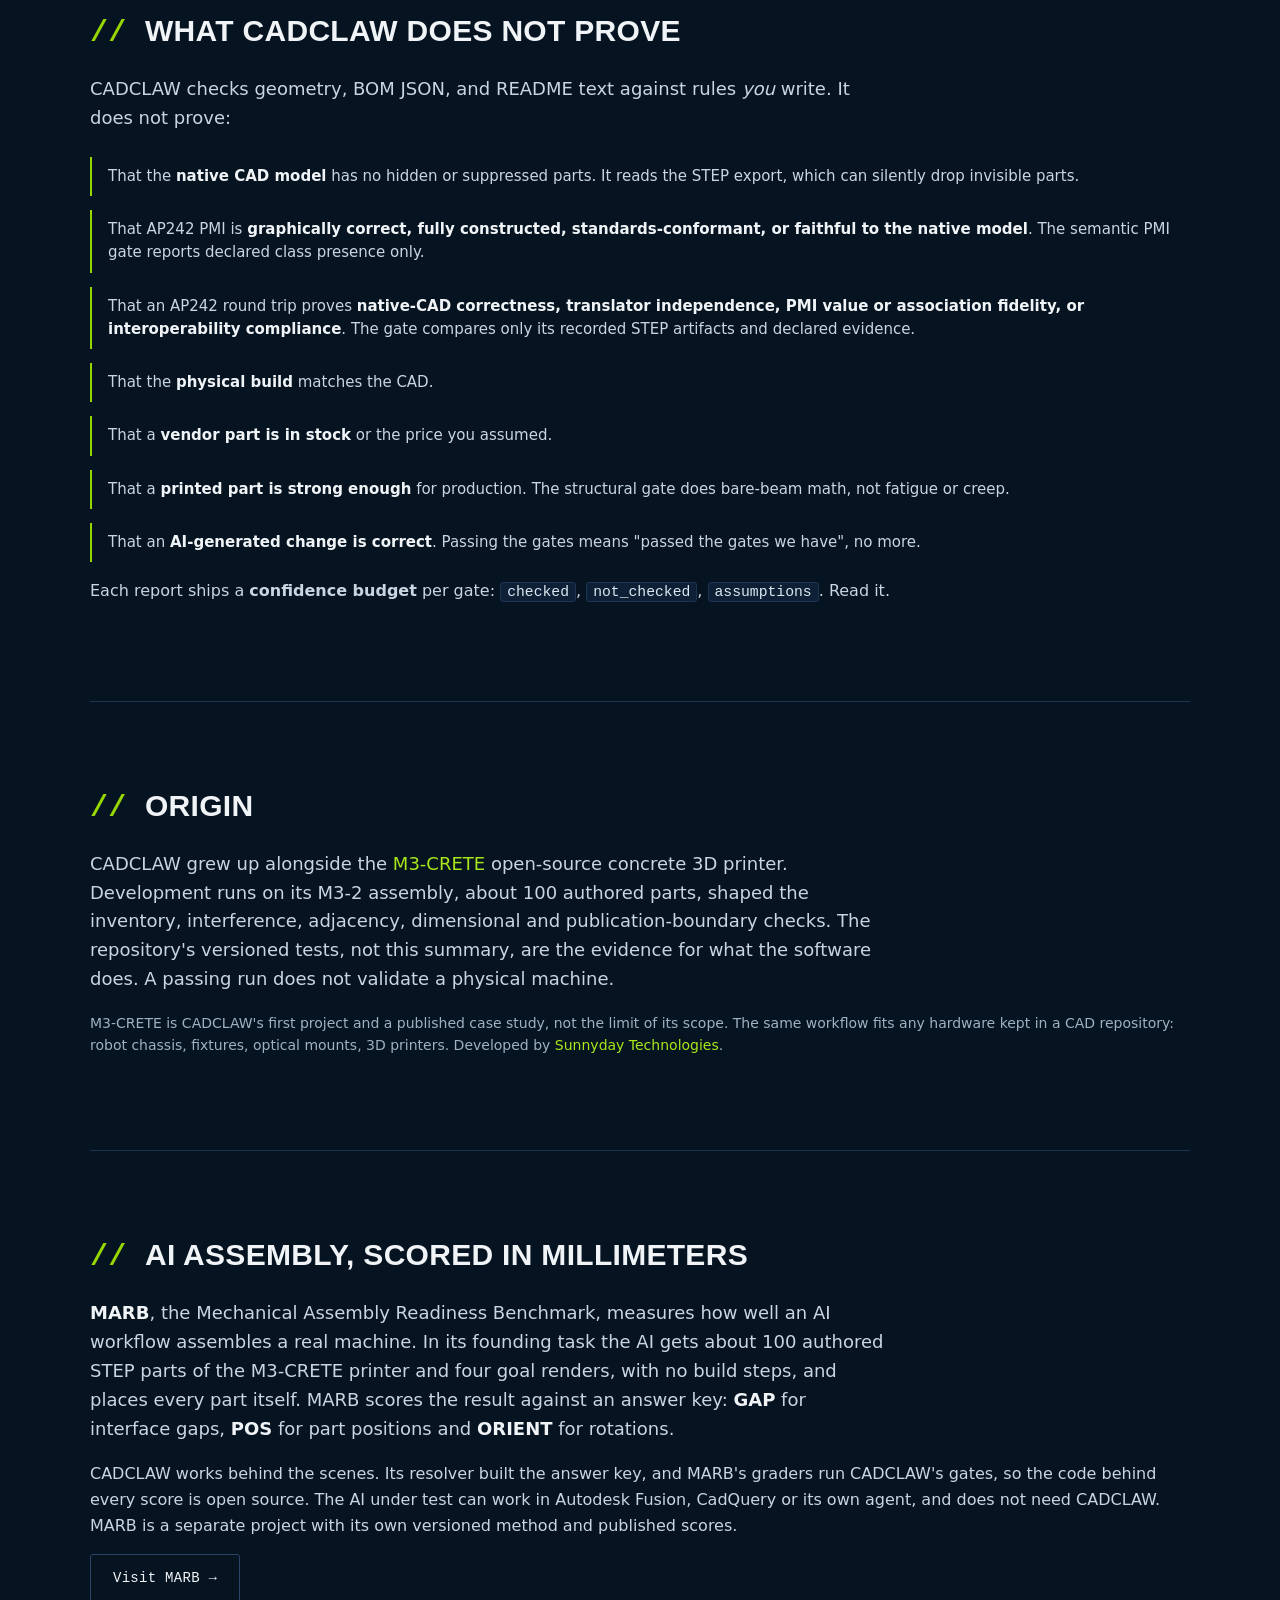
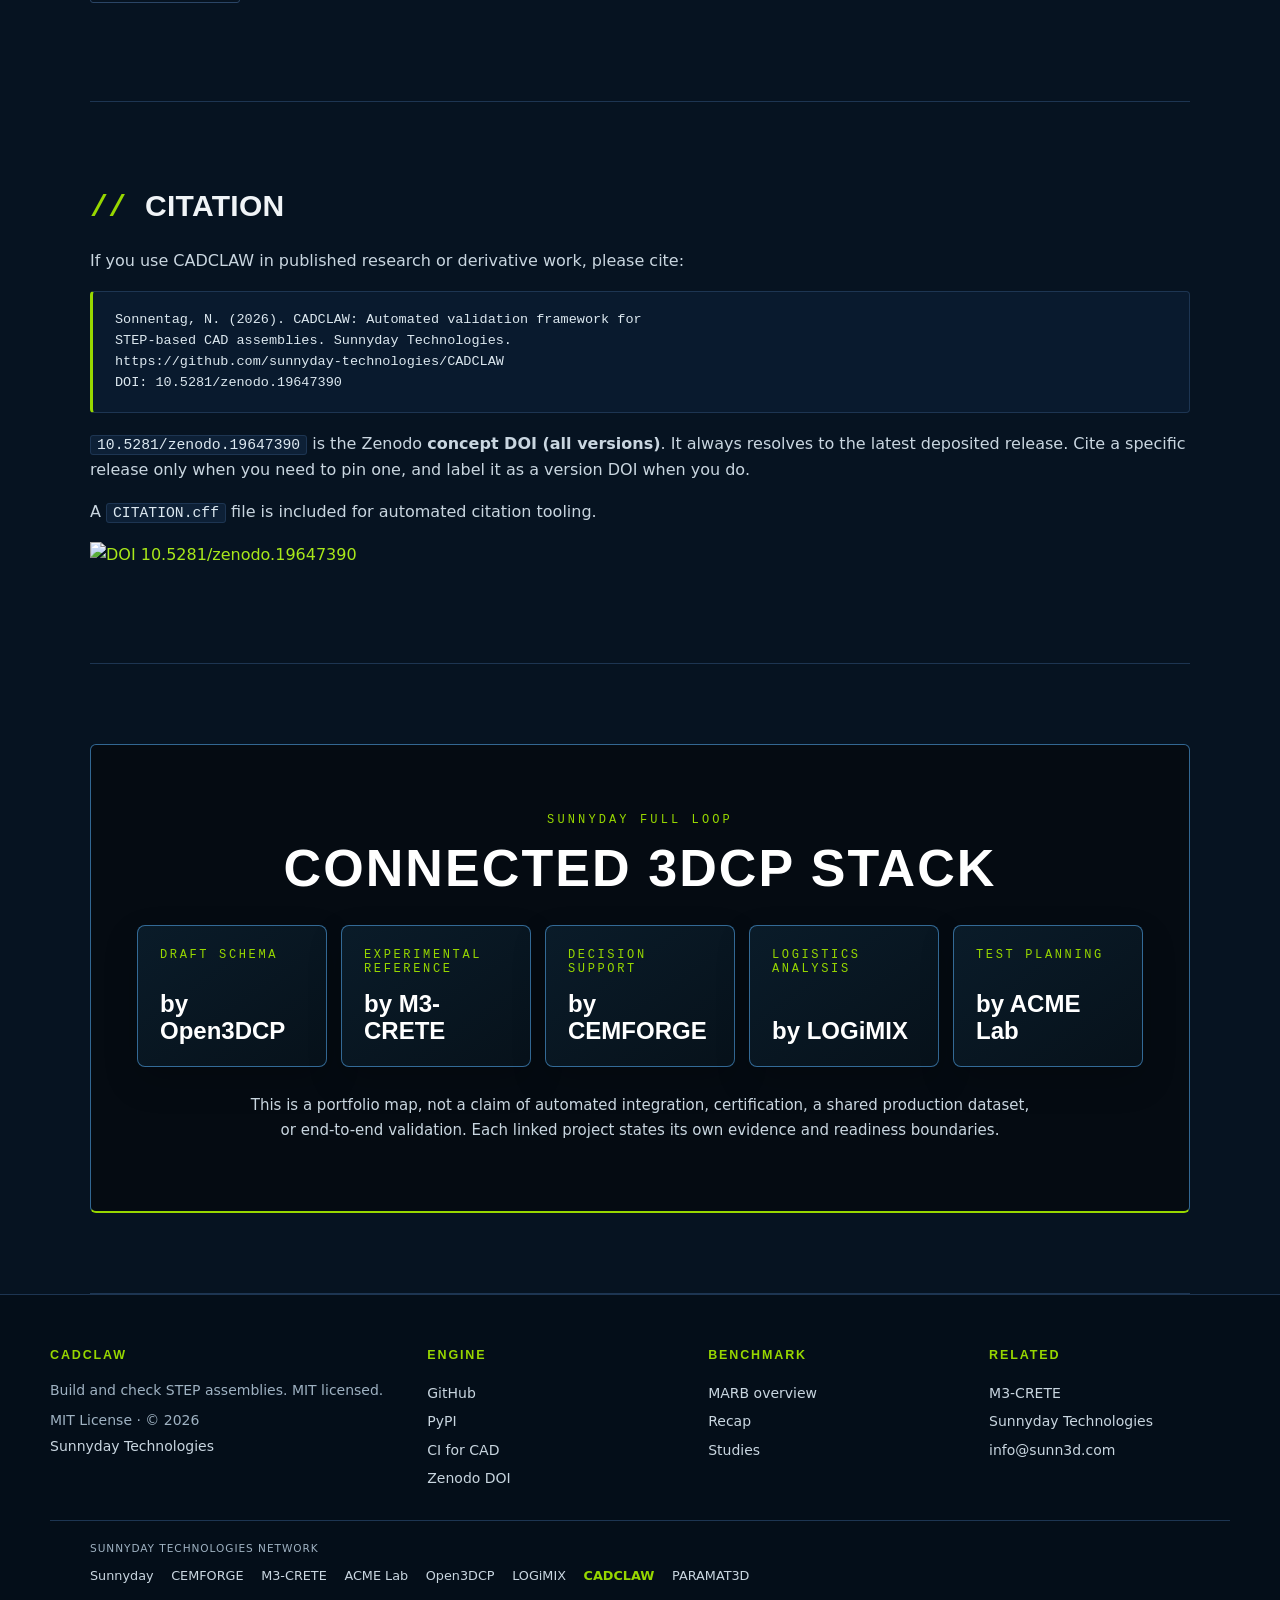
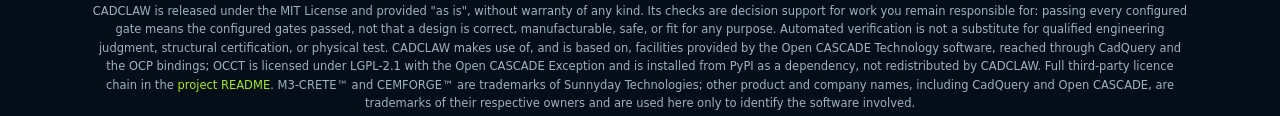
==== commit e35f8aff: "Distinguish tagged source and PyPI in CADCLAW documentation and site checks" ====
--- a/docs/index.html
+++ b/docs/index.html
@@ -28,10 +28,10 @@
         "applicationCategory": "DeveloperApplication",
         "applicationSubCategory": "CAD assembly automation / mechanical engineering QA",
         "operatingSystem": "Cross-platform (Windows, macOS, Linux)",
-        "softwareVersion": "0.11.0",
+        "softwareVersion": "0.10.0",
         "programmingLanguage": "Python",
-        "downloadUrl": "https://pypi.org/project/cadclaw/",
-        "installUrl": "https://pypi.org/project/cadclaw/",
+        "downloadUrl": "https://pypi.org/project/cadclaw/0.10.0/",
+        "installUrl": "https://pypi.org/project/cadclaw/0.10.0/",
         "codeRepository": "https://github.com/sunnyday-technologies/CADCLAW",
         "license": "https://opensource.org/licenses/MIT",
         "url": "https://cadclaw.io/",
@@ -108,7 +108,7 @@
       <div class="update-copy">
         <p class="eyebrow">September 2026 update</p>
         <h2 id="recent-update-title">Same scores. Stronger evidence.</h2>
-        <p class="lede">CADCLAW 0.11.0 adds two checks: semantic PMI presence and an opt-in AP242 round trip. MARB now pins each benchmark method to a version and records hashes that tie a result to the exact source, runtime and gates that produced it.</p>
+        <p class="lede">GitHub v0.11.0 adds two checks: semantic PMI presence and an opt-in AP242 round trip. MARB now pins each benchmark method to a version and records hashes that tie a result to the exact source, runtime and gates that produced it.</p>
         <p>The MARB <strong>GAP</strong>, <strong>POS</strong> and <strong>ORIENT</strong> formulas are unchanged, but stricter validation can change whether a run is accepted. This update adds no new benchmark results.</p>
         <div class="cta-row">
           <a class="cta" href="https://github.com/sunnyday-technologies/CADCLAW/blob/main/docs/cadclaw-marb-original-scope-closeout-2026-09-06.md">Read the closeout record →</a>
@@ -123,39 +123,35 @@
 
   <section id="quick-start" class="section">
     <h2>Quick start</h2>
-    <p class="lede">Install the package, verify the environment, point it at a rule file, and run. The harness returns a process exit code, so a failing gate fails a CI job the same way a failing test does.</p>
-<pre class="code">pip install cadclaw
-cadclaw doctor                                   <span class="g"># verify the environment</span>
-cadclaw harness --rules cadclaw.yaml             <span class="g"># run configured checks</span>
-cadclaw bom-audit --rules cadclaw.yaml           <span class="g"># or a single gate</span></pre>
-    <p class="muted">Exit codes: <code>0</code> pass · <code>1</code> fail · <code>2</code> warn-only · <code>3</code> internal error.</p>
+    <p class="lede">This example uses <a href="https://pypi.org/project/cadclaw/0.10.0/">CADCLAW 0.10.0 from PyPI</a>. Run from your project root and replace the example STEP and BOM paths, labels, and counts with your own.</p>
+<pre class="code">python -m pip install cadclaw==0.10.0
+cadclaw doctor
+cadclaw harness --rules cadclaw.yaml
+cadclaw bom-audit --rules cadclaw.yaml</pre>
+    <p class="muted">Exit codes: <code>0</code> pass · <code>1</code> fail · <code>2</code> warn-only · <code>3</code> internal error. A base install can report <code>2</code> from <code>doctor</code> because the optional FEA dependency is absent; this example does not need it.</p>
 
     <h3>A minimal <code>cadclaw.yaml</code></h3>
+    <p>To try the example unchanged, save the <a href="https://raw.githubusercontent.com/sunnyday-technologies/CADCLAW/refs/tags/v0.10.0/examples/relative_placement/parts/rail_x.step">sample STEP</a> as <code>build/assembly.step</code>, then save the YAML and BOM below before running the commands.</p>
 <pre class="code">schema_version: "0.9"
 
 meta:
-  project: my-project
-  step: build/assembly.step        <span class="g"># your authoritative STEP export</span>
-  bom:  bom/public_bom.json        <span class="g"># your public BOM JSON</span>
-
-<span class="g"># Bbox signature to label. Observational, not generative: this says</span>
-<span class="g"># "a part with this bbox signature is a NEMA23". It does not make one.</span>
-<span class="g"># A signature is the sorted (dx, dy, dz) tuple rounded to 0.1 mm.</span>
+  project: rail-example
+  step: build/assembly.step
+
 labels:
-  cbeam_4080_1m: [40.0, 80.0, 1000.0]
-  nema23:        [56.4, 56.4, 76.6]
-  vwheel:        [10.2, 23.9, 23.9]
-
+  rail_x: [40.0, 40.0, 600.0]     <span class="g"># sorted bounding-box dimensions, mm</span>
 expected_inventory:
-  cbeam_4080_1m: 17
-  nema23: 6
+  rail_x: 1
 
 bom_audit:
-  ignore_labels: [other, belt]
-
-pmi_present:
-  expected_classes: [dimensions, geometric_tolerances, datums]</pre>
-    <p class="muted">Most sections are opt-in; an unconfigured selected gate is reported as not checked or not applicable rather than silently passing. For backward compatibility, <code>claim_audit.scan_paths</code> defaults to <code>README.md</code>, so override that list explicitly when the public claims live elsewhere. Scaffold the <code>labels</code> block from an existing STEP file with <code>examples/init_rules.py</code>. Full how-it-works write-up: <a href="/ci-for-cad/">CI for mechanical design →</a></p>
+  bom_path: bom/public_bom.json  <span class="g"># used by both commands</span>
+  rules:
+    - id: rail_x                 <span class="g"># matches the BOM item ID</span>
+      expected_label: rail_x
+      expected_qty: 1</pre>
+    <h3><code>bom/public_bom.json</code></h3>
+<pre class="code">{"items": [{"id": "rail_x", "name": "Rail", "qty": 1, "mfg_type": "buy"}]}</pre>
+    <p class="muted">Check the report to see which gates actually ran. Semantic PMI (<code>pmi_present</code>) and AP242 round-trip checks are in the <a href="https://github.com/sunnyday-technologies/CADCLAW/releases/tag/v0.11.0">v0.11.0 GitHub release</a>, not in the PyPI version above. For backward compatibility, <code>claim_audit.scan_paths</code> defaults to <code>README.md</code>, so override that list explicitly when the public claims live elsewhere. Scaffold the <code>labels</code> block from an existing STEP file with <code>examples/init_rules.py</code>. Full how-it-works write-up: <a href="/ci-for-cad/">CI for mechanical design →</a></p>
   </section>
 
   <section id="checks" class="section dark">
@@ -176,7 +172,7 @@
     </div>
 
     <div class="callout">
-      <strong>Honesty toolchain:</strong> <code>cadclaw doctor</code> checks the environment, <code>cadclaw publish-audit</code> checks publication boundaries, and <code>cadclaw claim-audit</code> flags selected overclaim patterns. The local <strong>MCP server</strong> declares 24 tools for assembly, checks, analysis, audits and rendering, including the versioned <code>run_harness</code> runner. It is not a security sandbox: it reads the paths it is given, six assembly tools write outputs, and it runs with your account's permissions. Use a least-privilege working copy and review what the tools read and write.
+      <strong>Honesty toolchain:</strong> <code>cadclaw doctor</code> checks the environment, <code>cadclaw publish-audit</code> checks publication boundaries, and <code>cadclaw claim-audit</code> flags selected overclaim patterns. GitHub v0.11.0 provides 24 local MCP tools, including <code>run_harness</code>. PyPI 0.10.0 provides 23 local MCP tools. It is not a security sandbox: it reads the paths it is given, six assembly tools write outputs, and it runs with your account's permissions. Use a least-privilege working copy and review what the tools read and write.
     </div>
   </section>
 
